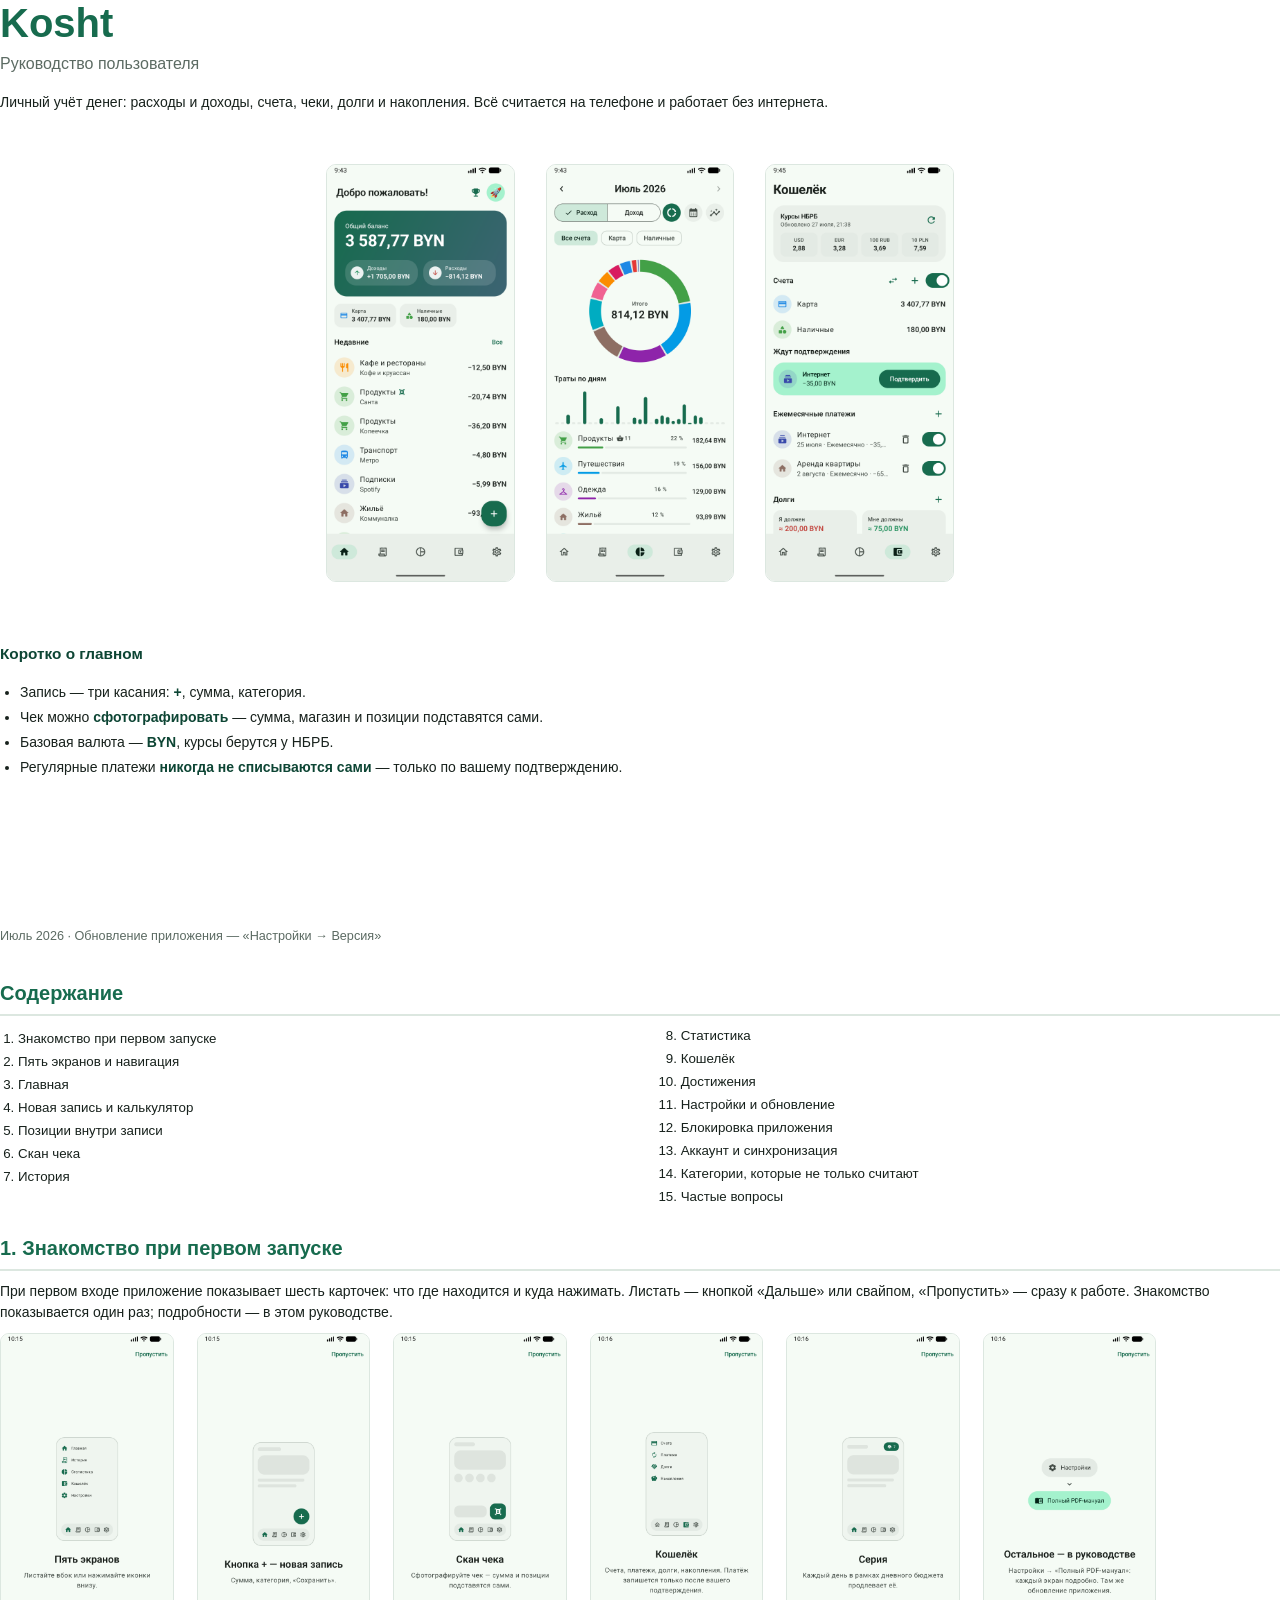
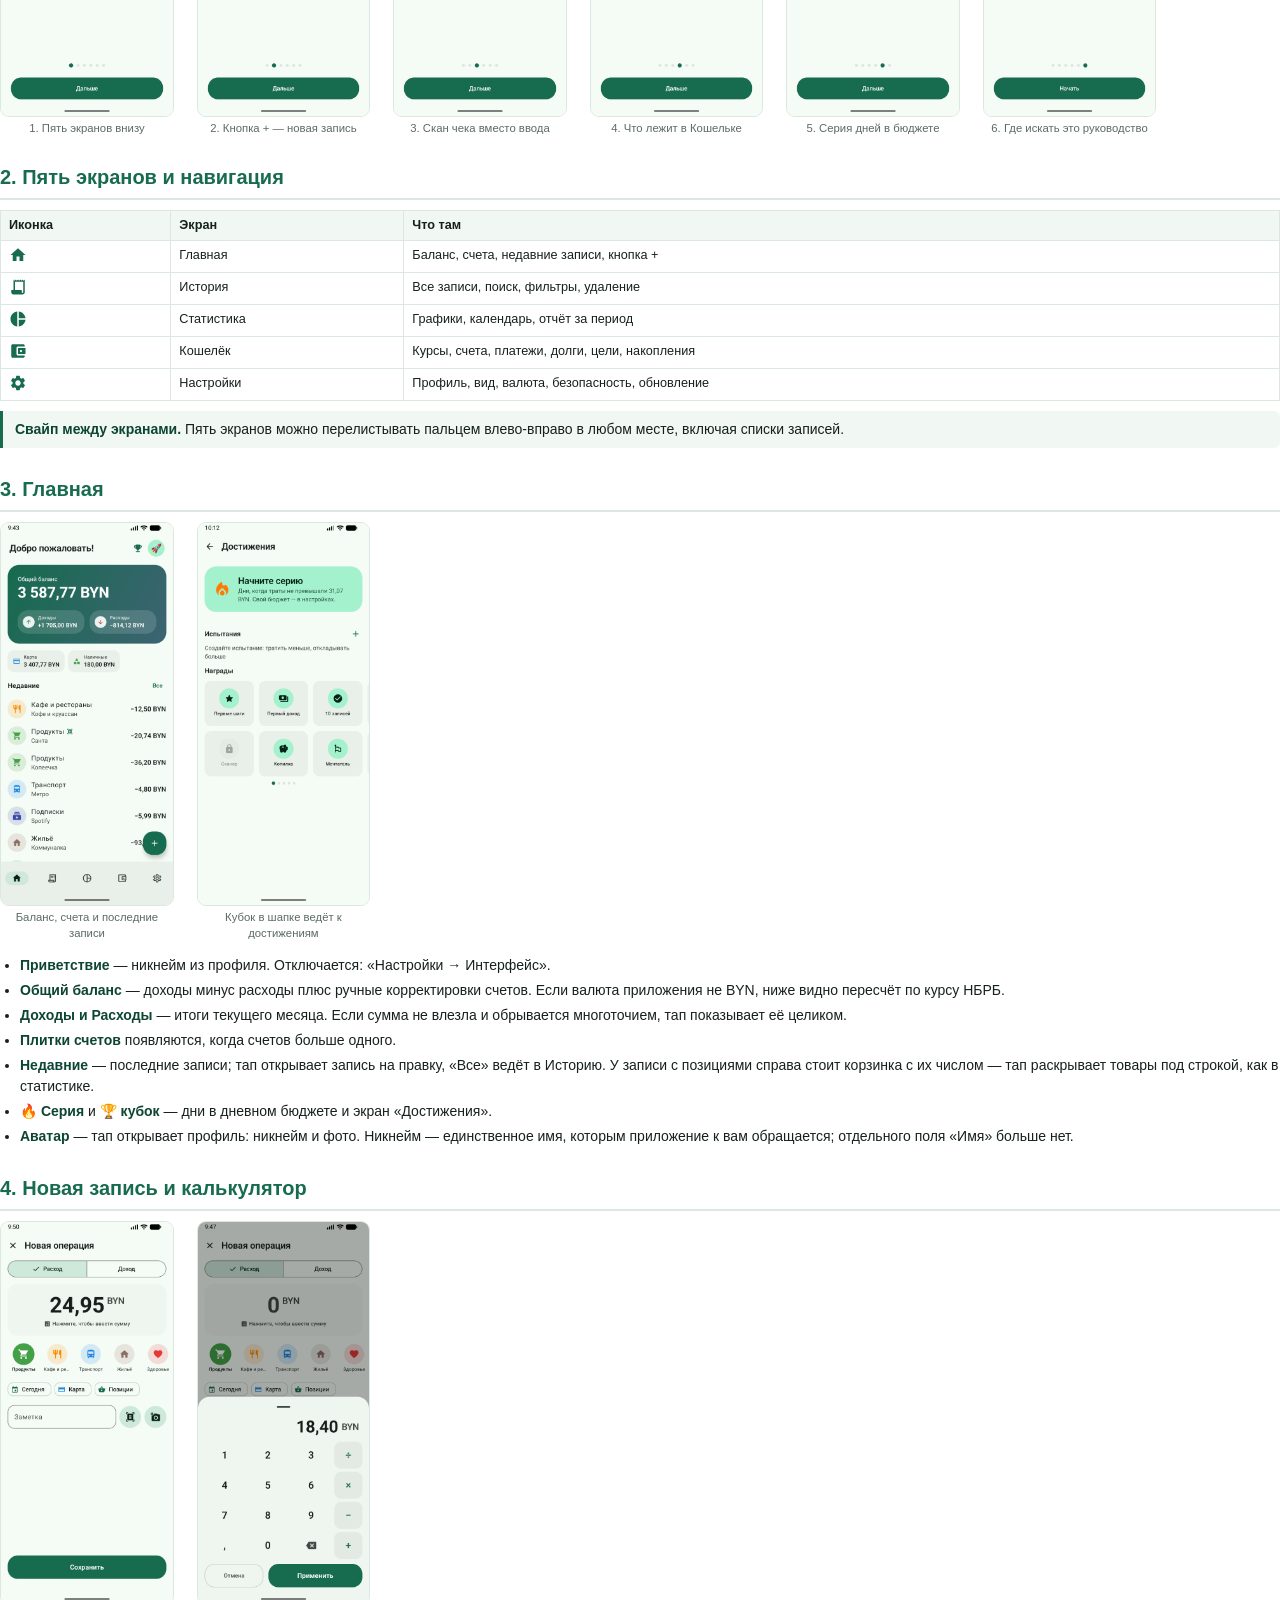
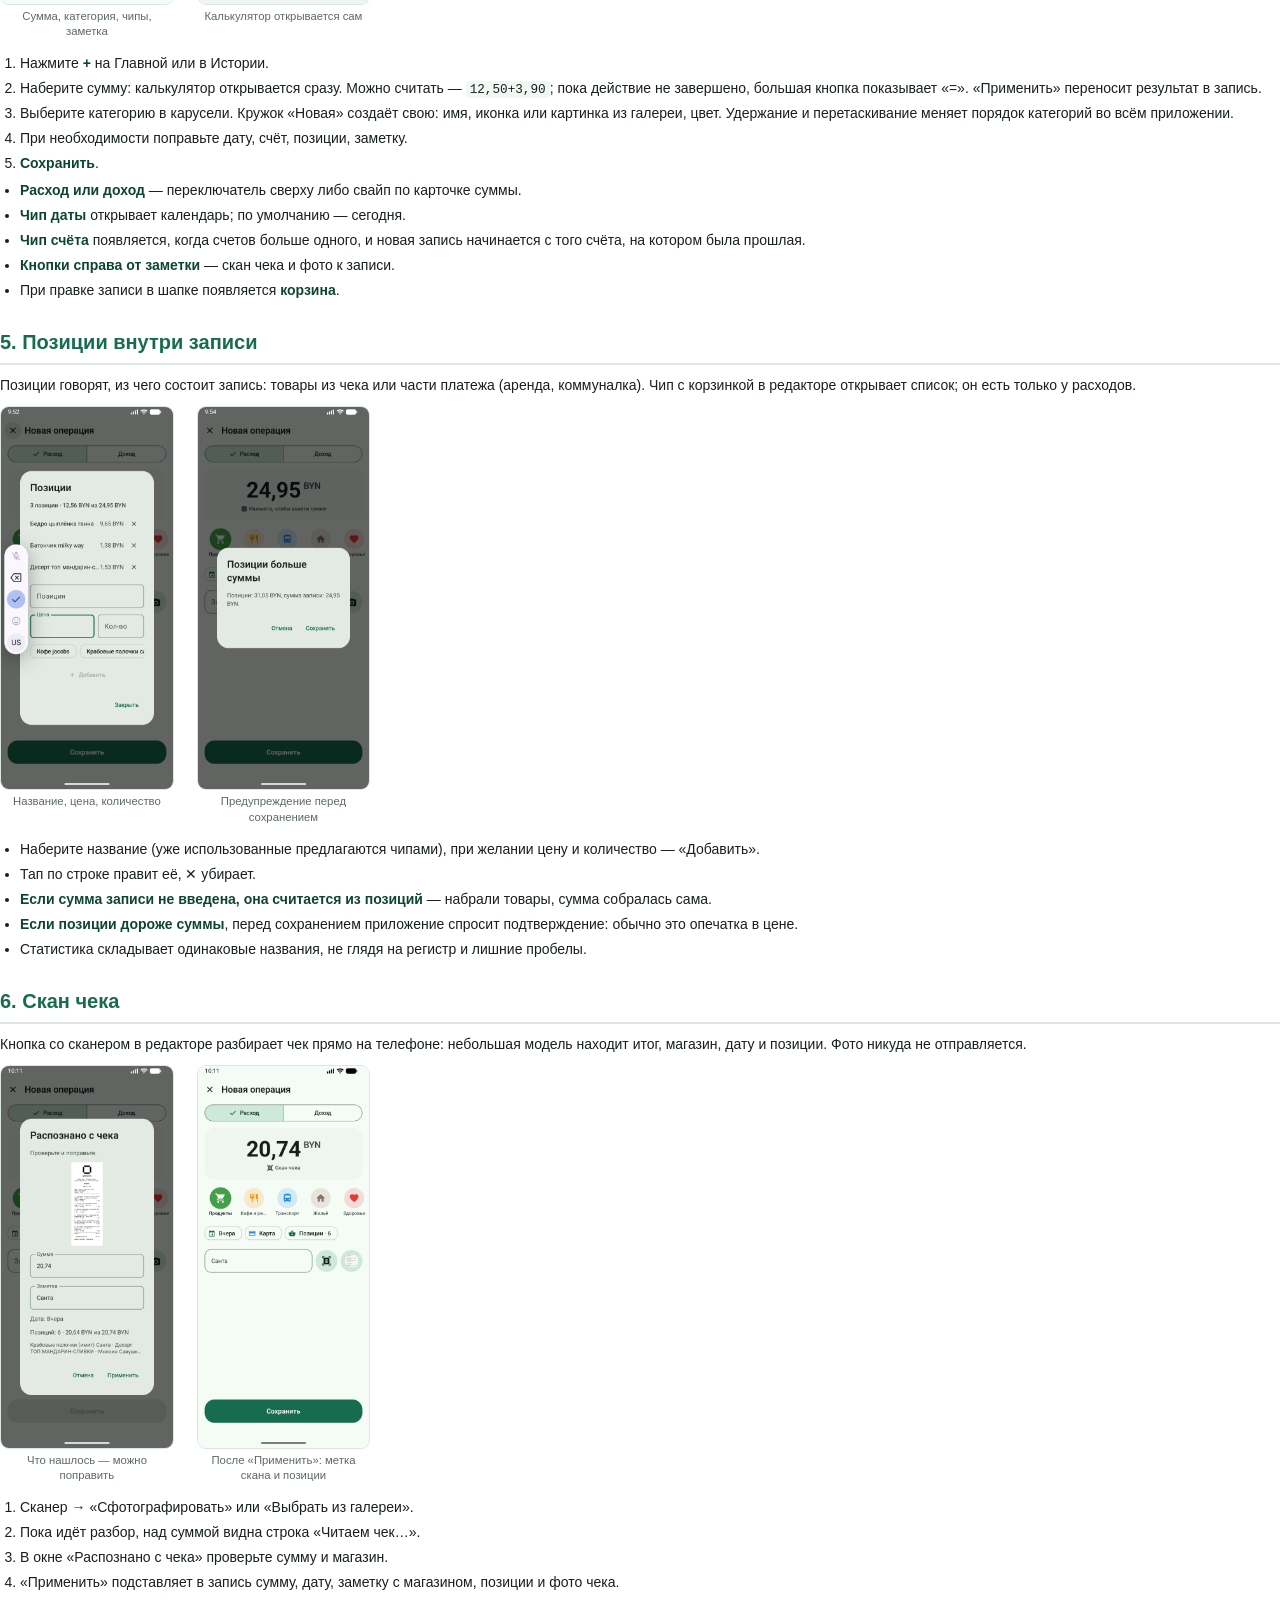
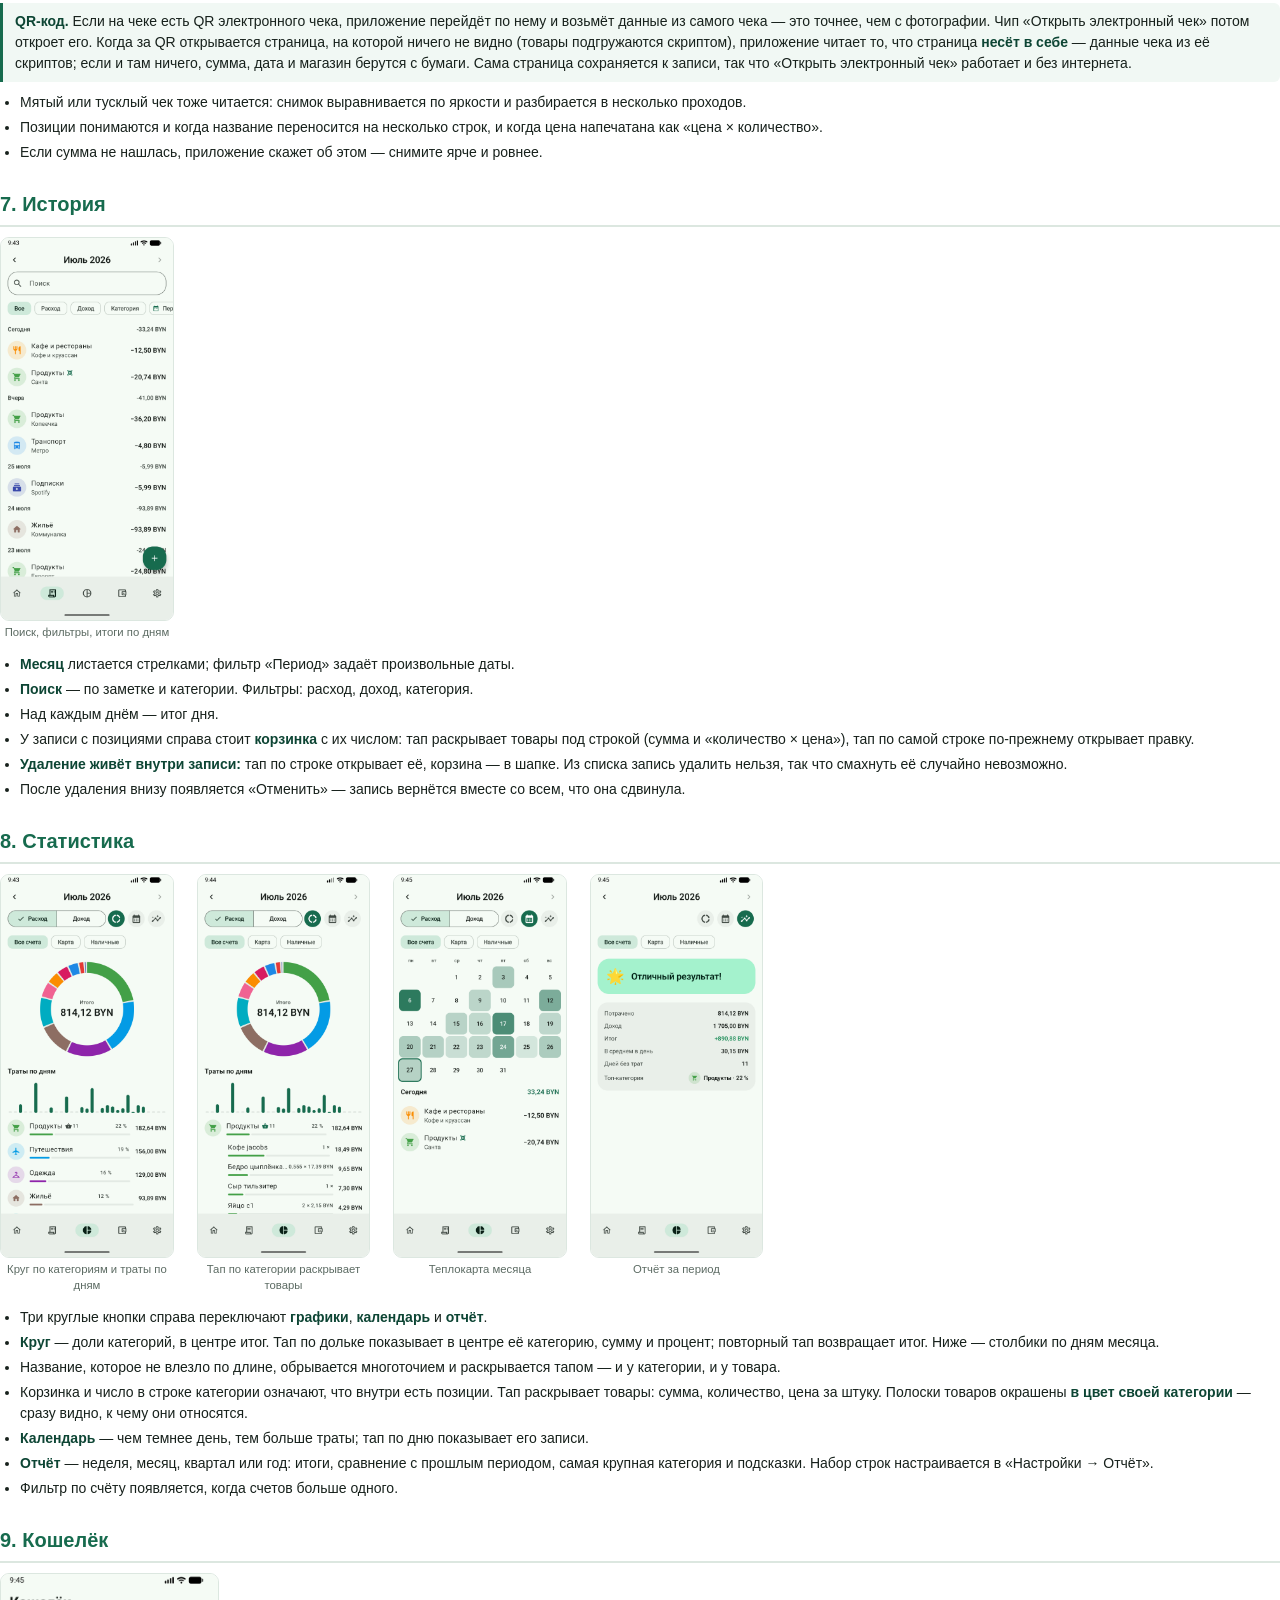
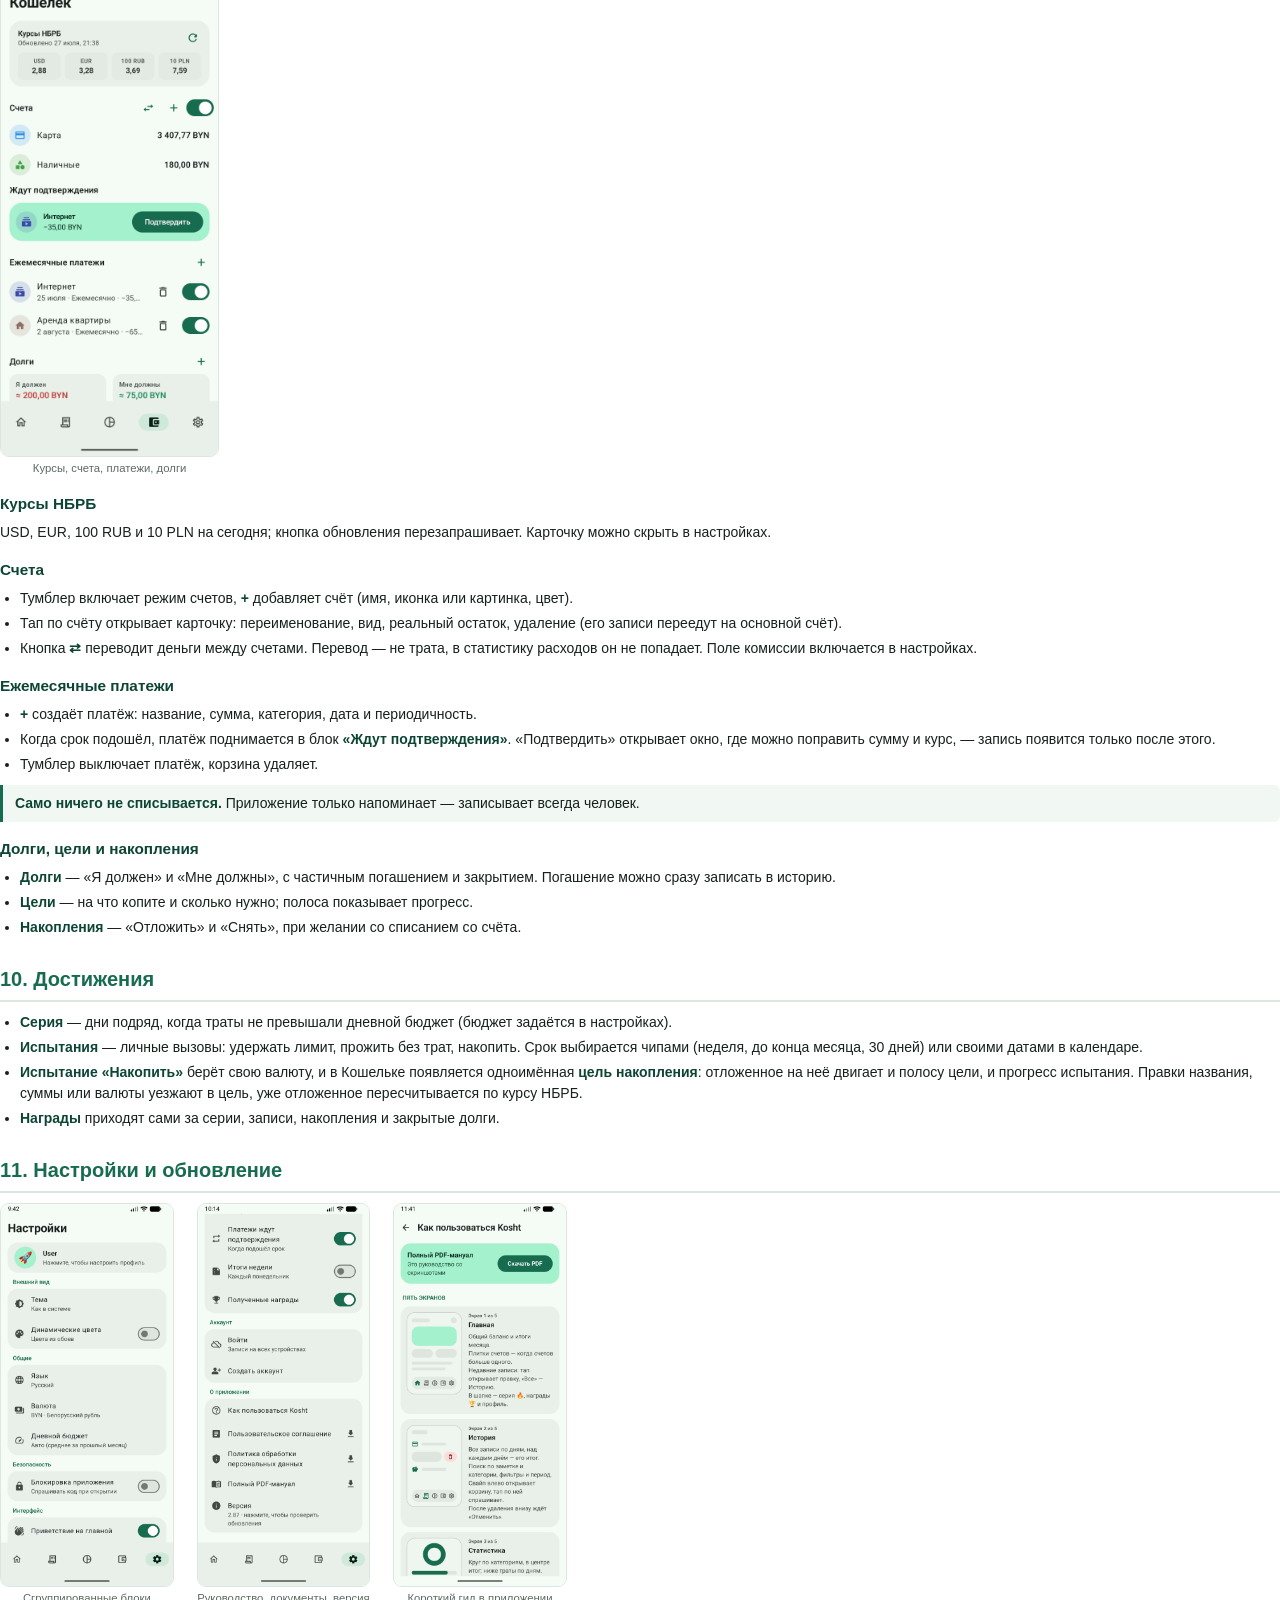
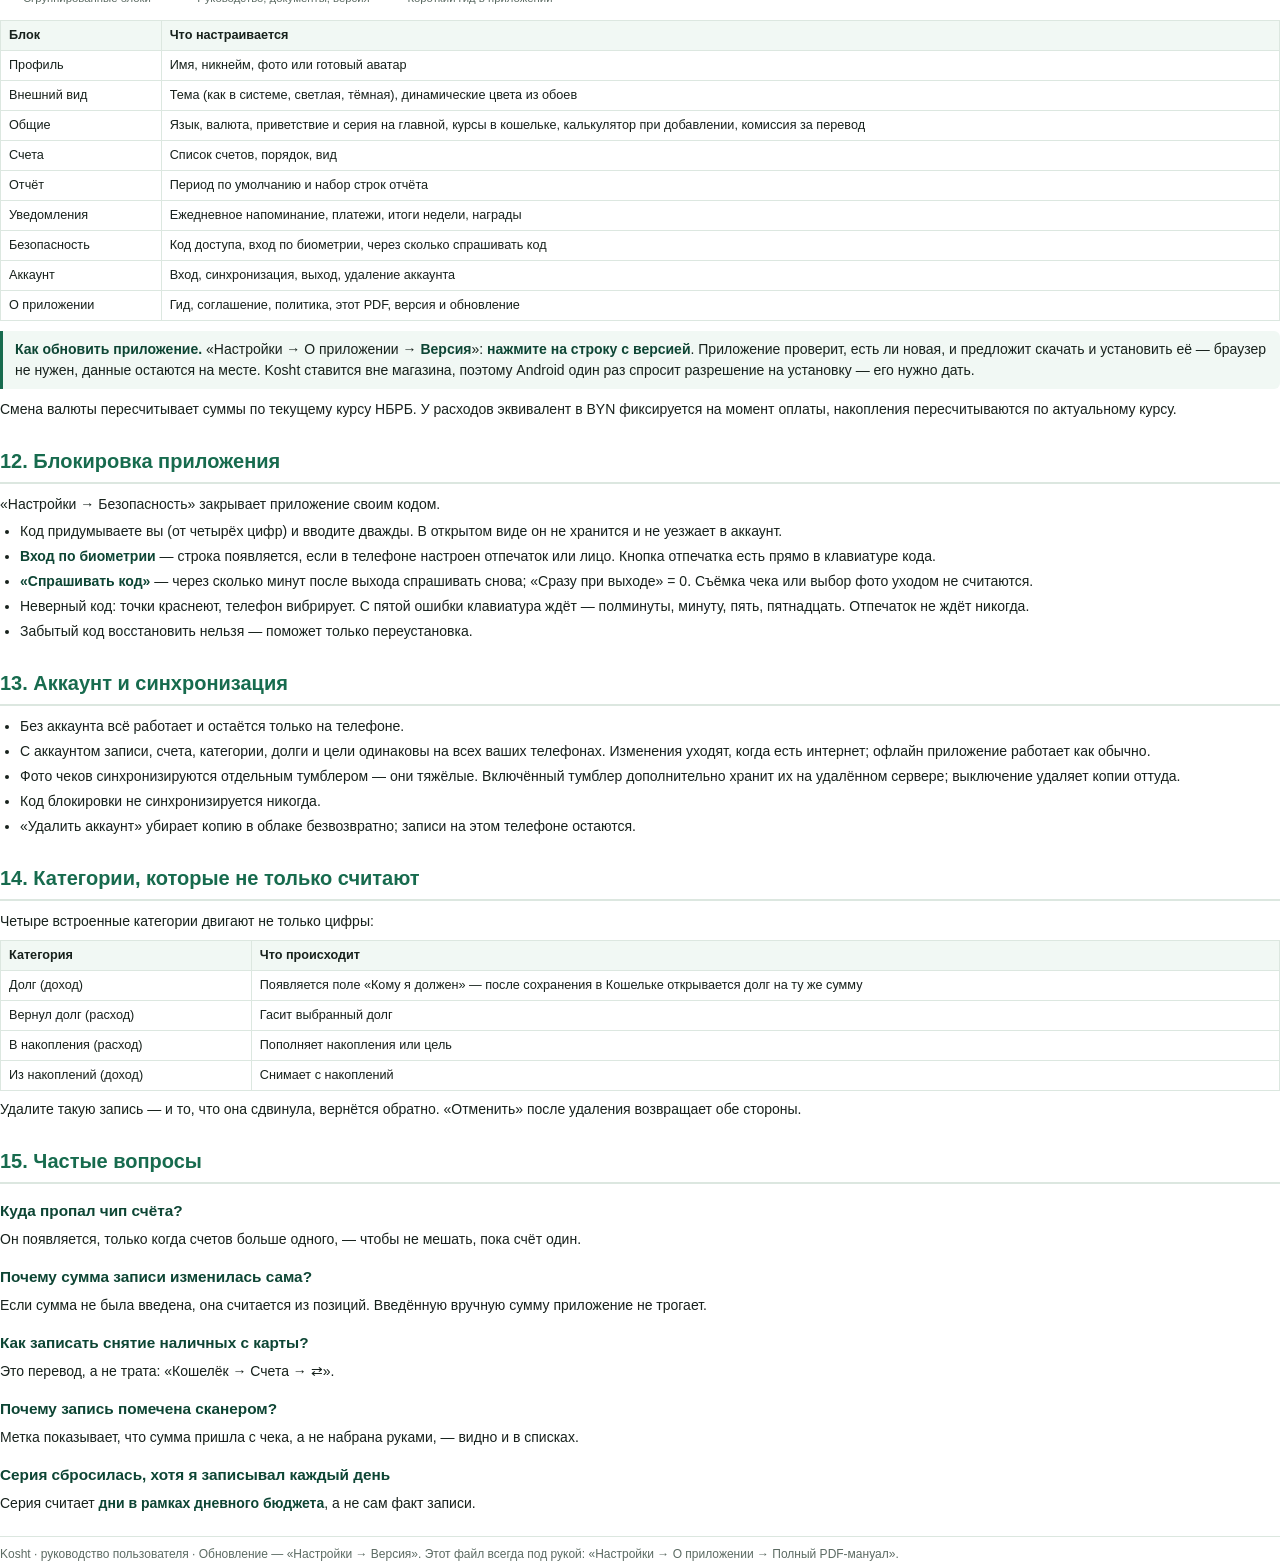
==== docs/manual.html @ 124f3cc7 "Take deleting out of the history list - A row in History no longer swipes open a bin: the gesture, i" ====
<!DOCTYPE html>
<html lang="ru">
<head>
<meta charset="utf-8">
<title>Kosht — руководство пользователя</title>
<style>
  @page { size: A4; margin: 16mm 14mm; }

  :root {
    --ink: #17211c;
    --muted: #5c6b63;
    --brand: #176B4E;
    --line: #dce7e0;
    --soft: #f1f8f4;
  }

  * { box-sizing: border-box; }

  body {
    font-family: 'Segoe UI', Roboto, sans-serif;
    color: var(--ink);
    font-size: 10.5pt;
    line-height: 1.5;
    margin: 0;
  }

  h1 { font-size: 30pt; line-height: 1.15; margin: 0 0 6px; color: var(--brand); }
  h2 {
    font-size: 15pt;
    margin: 26px 0 10px;
    padding-bottom: 6px;
    border-bottom: 2px solid var(--line);
    color: var(--brand);
    page-break-after: avoid;
  }
  h3 { font-size: 11.5pt; margin: 16px 0 6px; color: #0d4534; page-break-after: avoid; }
  p { margin: 6px 0; }
  ul, ol { margin: 6px 0; padding-left: 20px; }
  li { margin: 4px 0; }
  b { color: #0d4534; }
  code {
    font-family: Consolas, monospace;
    background: var(--soft);
    padding: 1px 4px;
    border-radius: 4px;
    font-size: 9.5pt;
  }

  .cover { height: 252mm; display: flex; flex-direction: column; page-break-after: always; }
  .cover .lead { color: var(--muted); font-size: 12pt; margin: 0 0 10px; }
  .cover .meta { color: var(--muted); font-size: 9.5pt; margin-top: auto; }
  .cover .strip { display: flex; gap: 8mm; justify-content: center; margin: 12mm 0; }
  .cover .strip img { width: 50mm; border-radius: 10px; border: 1px solid var(--line); }

  .toc { columns: 2; column-gap: 12mm; font-size: 10pt; }
  .toc ol { margin: 0; padding-left: 18px; }
  .toc li { margin: 3px 0; break-inside: avoid; }

  .shots {
    display: flex;
    flex-wrap: wrap;
    gap: 6mm;
    margin: 10px 0 14px;
    page-break-inside: avoid;
  }
  .shots figure { width: 46mm; margin: 0; }
  .shots figure img {
    width: 100%;
    display: block;
    border: 1px solid var(--line);
    border-radius: 9px;
  }
  .shots figcaption {
    color: var(--muted);
    font-size: 8.5pt;
    line-height: 1.35;
    margin-top: 4px;
    text-align: center;
  }
  .shots.wide figure { width: 58mm; }

  .note {
    background: var(--soft);
    border-left: 3px solid var(--brand);
    padding: 8px 12px;
    border-radius: 0 6px 6px 0;
    margin: 10px 0;
    page-break-inside: avoid;
  }

  table { border-collapse: collapse; width: 100%; margin: 8px 0; page-break-inside: avoid; }
  th, td { border: 1px solid var(--line); padding: 5px 8px; font-size: 9.5pt; vertical-align: top; }
  th { background: var(--soft); text-align: left; font-weight: 600; }
  td:first-child { white-space: nowrap; }

  .mi { width: 18px; height: 18px; vertical-align: -3px; fill: var(--brand); }

  footer {
    margin-top: 22px;
    padding-top: 8px;
    border-top: 1px solid var(--line);
    color: var(--muted);
    font-size: 9pt;
  }
</style>
</head>
<body>

<section class="cover">
  <h1>Kosht</h1>
  <p class="lead">Руководство пользователя</p>
  <p>Личный учёт денег: расходы и доходы, счета, чеки, долги и накопления.
     Всё считается на телефоне и работает без интернета.</p>

  <div class="strip">
    <img src="screenshots/ru/home.png" alt="Главная">
    <img src="screenshots/ru/stats.png" alt="Статистика">
    <img src="screenshots/ru/wallet.png" alt="Кошелёк">
  </div>

  <h3>Коротко о главном</h3>
  <ul>
    <li>Запись — три касания: <b>+</b>, сумма, категория.</li>
    <li>Чек можно <b>сфотографировать</b> — сумма, магазин и позиции подставятся сами.</li>
    <li>Базовая валюта — <b>BYN</b>, курсы берутся у НБРБ.</li>
    <li>Регулярные платежи <b>никогда не списываются сами</b> — только по вашему подтверждению.</li>
  </ul>

  <p class="meta">Июль 2026 · Обновление приложения — «Настройки → Версия»</p>
</section>

<h2>Содержание</h2>
<div class="toc">
  <ol>
    <li>Знакомство при первом запуске</li>
    <li>Пять экранов и навигация</li>
    <li>Главная</li>
    <li>Новая запись и калькулятор</li>
    <li>Позиции внутри записи</li>
    <li>Скан чека</li>
    <li>История</li>
    <li>Статистика</li>
    <li>Кошелёк</li>
    <li>Достижения</li>
    <li>Настройки и обновление</li>
    <li>Блокировка приложения</li>
    <li>Аккаунт и синхронизация</li>
    <li>Категории, которые не только считают</li>
    <li>Частые вопросы</li>
  </ol>
</div>

<h2>1. Знакомство при первом запуске</h2>
<p>При первом входе приложение показывает шесть карточек: что где находится и куда нажимать.
   Листать — кнопкой «Дальше» или свайпом, «Пропустить» — сразу к работе.
   Знакомство показывается один раз; подробности — в этом руководстве.</p>

<div class="shots">
  <figure><img src="screenshots/ru/tour1.png" alt="Пять экранов"><figcaption>1. Пять экранов внизу</figcaption></figure>
  <figure><img src="screenshots/ru/tour2.png" alt="Кнопка плюс"><figcaption>2. Кнопка + — новая запись</figcaption></figure>
  <figure><img src="screenshots/ru/tour3.png" alt="Скан чека"><figcaption>3. Скан чека вместо ввода</figcaption></figure>
  <figure><img src="screenshots/ru/tour4.png" alt="Кошелёк"><figcaption>4. Что лежит в Кошельке</figcaption></figure>
  <figure><img src="screenshots/ru/tour5.png" alt="Серия"><figcaption>5. Серия дней в бюджете</figcaption></figure>
  <figure><img src="screenshots/ru/tour6.png" alt="Руководство"><figcaption>6. Где искать это руководство</figcaption></figure>
</div>

<h2>2. Пять экранов и навигация</h2>
<table>
<tr><th>Иконка</th><th>Экран</th><th>Что там</th></tr>
<tr><td><svg class="mi" viewBox="0 0 24 24"><path d="M10 20v-6h4v6h5v-8h3L12 3 2 12h3v8z"/></svg></td><td>Главная</td><td>Баланс, счета, недавние записи, кнопка +</td></tr>
<tr><td><svg class="mi" viewBox="0 0 24 24"><path d="M19.5 3.5 18 2l-1.5 1.5L15 2l-1.5 1.5L12 2l-1.5 1.5L9 2 7.5 3.5 6 2v14H3v3c0 1.66 1.34 3 3 3h12c1.66 0 3-1.34 3-3V2l-1.5 1.5zM19 19c0 .55-.45 1-1 1s-1-.45-1-1v-3H8V5h11v14z"/></svg></td><td>История</td><td>Все записи, поиск, фильтры, удаление</td></tr>
<tr><td><svg class="mi" viewBox="0 0 24 24"><path d="M11 2v20c-5.07-.5-9-4.79-9-10s3.93-9.5 9-10zm2.03 0v8.99H22c-.47-4.74-4.24-8.52-8.97-8.99zm0 11.01V22c4.74-.47 8.5-4.25 8.97-8.99h-8.97z"/></svg></td><td>Статистика</td><td>Графики, календарь, отчёт за период</td></tr>
<tr><td><svg class="mi" viewBox="0 0 24 24"><path d="M21 18v1c0 1.1-.9 2-2 2H5c-1.11 0-2-.9-2-2V5c0-1.1.89-2 2-2h14c1.1 0 2 .9 2 2v1h-9c-1.11 0-2 .9-2 2v8c0 1.1.89 2 2 2h9zm-9-2h10V8H12v8zm4-2.5c-.83 0-1.5-.67-1.5-1.5s.67-1.5 1.5-1.5 1.5.67 1.5 1.5-.67 1.5-1.5 1.5z"/></svg></td><td>Кошелёк</td><td>Курсы, счета, платежи, долги, цели, накопления</td></tr>
<tr><td><svg class="mi" viewBox="0 0 24 24"><path d="M19.14 12.94c.04-.3.06-.61.06-.94 0-.32-.02-.64-.07-.94l2.03-1.58c.18-.14.23-.41.12-.61l-1.92-3.32c-.12-.22-.37-.29-.59-.22l-2.39.96c-.5-.38-1.03-.7-1.62-.94l-.36-2.54c-.04-.24-.24-.41-.48-.41h-3.84c-.24 0-.43.17-.47.41l-.36 2.54c-.59.24-1.13.57-1.62.94l-2.39-.96c-.22-.08-.47 0-.59.22L2.74 8.87c-.12.21-.08.47.12.61l2.03 1.58c-.05.3-.09.63-.09.94s.02.64.07.94l-2.03 1.58c-.18.14-.23.41-.12.61l1.92 3.32c.12.22.37.29.59.22l2.39-.96c.5.38 1.03.7 1.62.94l.36 2.54c.05.24.24.41.48.41h3.84c.24 0 .44-.17.47-.41l.36-2.54c.59-.24 1.13-.56 1.62-.94l2.39.96c.22.08.47 0 .59-.22l1.92-3.32c.12-.22.07-.47-.12-.61l-2.01-1.58zM12 15.6c-1.98 0-3.6-1.62-3.6-3.6s1.62-3.6 3.6-3.6 3.6 1.62 3.6 3.6-1.62 3.6-3.6 3.6z"/></svg></td><td>Настройки</td><td>Профиль, вид, валюта, безопасность, обновление</td></tr>
</table>

<div class="note"><b>Свайп между экранами.</b> Пять экранов можно перелистывать пальцем влево-вправо
в любом месте, включая списки записей.</div>

<h2>3. Главная</h2>
<div class="shots">
  <figure><img src="screenshots/ru/home.png" alt="Главная"><figcaption>Баланс, счета и последние записи</figcaption></figure>
  <figure><img src="screenshots/ru/achievements.png" alt="Достижения"><figcaption>Кубок в шапке ведёт к достижениям</figcaption></figure>
</div>
<ul>
  <li><b>Приветствие</b> — никнейм из профиля. Отключается: «Настройки → Интерфейс».</li>
  <li><b>Общий баланс</b> — доходы минус расходы плюс ручные корректировки счетов.
      Если валюта приложения не BYN, ниже видно пересчёт по курсу НБРБ.</li>
  <li><b>Доходы и Расходы</b> — итоги текущего месяца. Если сумма не влезла и обрывается
      многоточием, тап показывает её целиком.</li>
  <li><b>Плитки счетов</b> появляются, когда счетов больше одного.</li>
  <li><b>Недавние</b> — последние записи; тап открывает запись на правку, «Все» ведёт в Историю.
      У записи с позициями справа стоит корзинка с их числом — тап раскрывает товары
      под строкой, как в статистике.</li>
  <li><b>🔥 Серия</b> и <b>🏆 кубок</b> — дни в дневном бюджете и экран «Достижения».</li>
  <li><b>Аватар</b> — тап открывает профиль: никнейм и фото. Никнейм — единственное имя,
      которым приложение к вам обращается; отдельного поля «Имя» больше нет.</li>
</ul>

<h2>4. Новая запись и калькулятор</h2>
<div class="shots">
  <figure><img src="screenshots/ru/editor.png" alt="Редактор"><figcaption>Сумма, категория, чипы, заметка</figcaption></figure>
  <figure><img src="screenshots/ru/calculator.png" alt="Калькулятор"><figcaption>Калькулятор открывается сам</figcaption></figure>
</div>
<ol>
  <li>Нажмите <b>+</b> на Главной или в Истории.</li>
  <li>Наберите сумму: калькулятор открывается сразу. Можно считать — <code>12,50+3,90</code>;
      пока действие не завершено, большая кнопка показывает «=». «Применить» переносит результат в запись.</li>
  <li>Выберите категорию в карусели. Кружок «Новая» создаёт свою: имя, иконка или картинка из галереи, цвет.
      Удержание и перетаскивание меняет порядок категорий во всём приложении.</li>
  <li>При необходимости поправьте дату, счёт, позиции, заметку.</li>
  <li><b>Сохранить</b>.</li>
</ol>
<ul>
  <li><b>Расход или доход</b> — переключатель сверху либо свайп по карточке суммы.</li>
  <li><b>Чип даты</b> открывает календарь; по умолчанию — сегодня.</li>
  <li><b>Чип счёта</b> появляется, когда счетов больше одного, и новая запись начинается
      с того счёта, на котором была прошлая.</li>
  <li><b>Кнопки справа от заметки</b> — скан чека и фото к записи.</li>
  <li>При правке записи в шапке появляется <b>корзина</b>.</li>
</ul>

<h2>5. Позиции внутри записи</h2>
<p>Позиции говорят, из чего состоит запись: товары из чека или части платежа (аренда, коммуналка).
   Чип с корзинкой в редакторе открывает список; он есть только у расходов.</p>
<div class="shots">
  <figure><img src="screenshots/ru/items-dialog.png" alt="Позиции"><figcaption>Название, цена, количество</figcaption></figure>
  <figure><img src="screenshots/ru/items-over.png" alt="Позиции больше суммы"><figcaption>Предупреждение перед сохранением</figcaption></figure>
</div>
<ul>
  <li>Наберите название (уже использованные предлагаются чипами), при желании цену и количество — «Добавить».</li>
  <li>Тап по строке правит её, ✕ убирает.</li>
  <li><b>Если сумма записи не введена, она считается из позиций</b> — набрали товары, сумма собралась сама.</li>
  <li><b>Если позиции дороже суммы</b>, перед сохранением приложение спросит подтверждение:
      обычно это опечатка в цене.</li>
  <li>Статистика складывает одинаковые названия, не глядя на регистр и лишние пробелы.</li>
</ul>

<h2>6. Скан чека</h2>
<p>Кнопка со сканером в редакторе разбирает чек прямо на телефоне: небольшая модель находит
   итог, магазин, дату и позиции. Фото никуда не отправляется.</p>
<div class="shots">
  <figure><img src="screenshots/ru/scan-review.png" alt="Распознано с чека"><figcaption>Что нашлось — можно поправить</figcaption></figure>
  <figure><img src="screenshots/ru/editor-scanned.png" alt="Запись с чека"><figcaption>После «Применить»: метка скана и позиции</figcaption></figure>
</div>
<ol>
  <li>Сканер → «Сфотографировать» или «Выбрать из галереи».</li>
  <li>Пока идёт разбор, над суммой видна строка «Читаем чек…».</li>
  <li>В окне «Распознано с чека» проверьте сумму и магазин.</li>
  <li>«Применить» подставляет в запись сумму, дату, заметку с магазином, позиции и фото чека.</li>
</ol>
<div class="note"><b>QR-код.</b> Если на чеке есть QR электронного чека, приложение перейдёт по нему
и возьмёт данные из самого чека — это точнее, чем с фотографии. Чип «Открыть электронный чек» потом откроет его.
Когда за QR открывается страница, на которой ничего не видно (товары подгружаются скриптом), приложение
читает то, что страница <b>несёт в себе</b> — данные чека из её скриптов; если и там ничего, сумма, дата и магазин
берутся с бумаги. Сама страница сохраняется к записи, так что «Открыть электронный чек» работает и без интернета.</div>
<ul>
  <li>Мятый или тусклый чек тоже читается: снимок выравнивается по яркости и разбирается в несколько проходов.</li>
  <li>Позиции понимаются и когда название переносится на несколько строк, и когда цена напечатана
      как «цена × количество».</li>
  <li>Если сумма не нашлась, приложение скажет об этом — снимите ярче и ровнее.</li>
</ul>

<h2>7. История</h2>
<div class="shots">
  <figure><img src="screenshots/ru/history.png" alt="История"><figcaption>Поиск, фильтры, итоги по дням</figcaption></figure>
</div>
<ul>
  <li><b>Месяц</b> листается стрелками; фильтр «Период» задаёт произвольные даты.</li>
  <li><b>Поиск</b> — по заметке и категории. Фильтры: расход, доход, категория.</li>
  <li>Над каждым днём — итог дня.</li>
  <li>У записи с позициями справа стоит <b>корзинка</b> с их числом: тап раскрывает товары
      под строкой (сумма и «количество × цена»), тап по самой строке по-прежнему открывает правку.</li>
  <li><b>Удаление живёт внутри записи:</b> тап по строке открывает её, корзина — в шапке.
      Из списка запись удалить нельзя, так что смахнуть её случайно невозможно.</li>
  <li>После удаления внизу появляется «Отменить» — запись вернётся вместе со всем, что она сдвинула.</li>
</ul>

<h2>8. Статистика</h2>
<div class="shots">
  <figure><img src="screenshots/ru/stats.png" alt="Графики"><figcaption>Круг по категориям и траты по дням</figcaption></figure>
  <figure><img src="screenshots/ru/stats-items.png" alt="Позиции"><figcaption>Тап по категории раскрывает товары</figcaption></figure>
  <figure><img src="screenshots/ru/calendar.png" alt="Календарь"><figcaption>Теплокарта месяца</figcaption></figure>
  <figure><img src="screenshots/ru/report.png" alt="Отчёт"><figcaption>Отчёт за период</figcaption></figure>
</div>
<ul>
  <li>Три круглые кнопки справа переключают <b>графики</b>, <b>календарь</b> и <b>отчёт</b>.</li>
  <li><b>Круг</b> — доли категорий, в центре итог. Тап по дольке показывает в центре её
      категорию, сумму и процент; повторный тап возвращает итог. Ниже — столбики по дням месяца.</li>
  <li>Название, которое не влезло по длине, обрывается многоточием и раскрывается тапом —
      и у категории, и у товара.</li>
  <li>Корзинка и число в строке категории означают, что внутри есть позиции.
      Тап раскрывает товары: сумма, количество, цена за штуку. Полоски товаров окрашены
      <b>в цвет своей категории</b> — сразу видно, к чему они относятся.</li>
  <li><b>Календарь</b> — чем темнее день, тем больше траты; тап по дню показывает его записи.</li>
  <li><b>Отчёт</b> — неделя, месяц, квартал или год: итоги, сравнение с прошлым периодом,
      самая крупная категория и подсказки. Набор строк настраивается в «Настройки → Отчёт».</li>
  <li>Фильтр по счёту появляется, когда счетов больше одного.</li>
</ul>

<h2>9. Кошелёк</h2>
<div class="shots wide">
  <figure><img src="screenshots/ru/wallet.png" alt="Кошелёк"><figcaption>Курсы, счета, платежи, долги</figcaption></figure>
</div>
<h3>Курсы НБРБ</h3>
<p>USD, EUR, 100 RUB и 10 PLN на сегодня; кнопка обновления перезапрашивает. Карточку можно скрыть в настройках.</p>
<h3>Счета</h3>
<ul>
  <li>Тумблер включает режим счетов, <b>+</b> добавляет счёт (имя, иконка или картинка, цвет).</li>
  <li>Тап по счёту открывает карточку: переименование, вид, реальный остаток, удаление
      (его записи переедут на основной счёт).</li>
  <li>Кнопка <b>⇄</b> переводит деньги между счетами. Перевод — не трата, в статистику расходов он не попадает.
      Поле комиссии включается в настройках.</li>
</ul>
<h3>Ежемесячные платежи</h3>
<ul>
  <li><b>+</b> создаёт платёж: название, сумма, категория, дата и периодичность.</li>
  <li>Когда срок подошёл, платёж поднимается в блок <b>«Ждут подтверждения»</b>.
      «Подтвердить» открывает окно, где можно поправить сумму и курс, — запись появится только после этого.</li>
  <li>Тумблер выключает платёж, корзина удаляет.</li>
</ul>
<div class="note"><b>Само ничего не списывается.</b> Приложение только напоминает — записывает всегда человек.</div>
<h3>Долги, цели и накопления</h3>
<ul>
  <li><b>Долги</b> — «Я должен» и «Мне должны», с частичным погашением и закрытием.
      Погашение можно сразу записать в историю.</li>
  <li><b>Цели</b> — на что копите и сколько нужно; полоса показывает прогресс.</li>
  <li><b>Накопления</b> — «Отложить» и «Снять», при желании со списанием со счёта.</li>
</ul>

<h2>10. Достижения</h2>
<ul>
  <li><b>Серия</b> — дни подряд, когда траты не превышали дневной бюджет (бюджет задаётся в настройках).</li>
  <li><b>Испытания</b> — личные вызовы: удержать лимит, прожить без трат, накопить.
      Срок выбирается чипами (неделя, до конца месяца, 30 дней) или своими датами в календаре.</li>
  <li><b>Испытание «Накопить»</b> берёт свою валюту, и в Кошельке появляется одноимённая
      <b>цель накопления</b>: отложенное на неё двигает и полосу цели, и прогресс испытания.
      Правки названия, суммы или валюты уезжают в цель, уже отложенное пересчитывается по курсу НБРБ.</li>
  <li><b>Награды</b> приходят сами за серии, записи, накопления и закрытые долги.</li>
</ul>

<h2>11. Настройки и обновление</h2>
<div class="shots">
  <figure><img src="screenshots/ru/settings.png" alt="Настройки"><figcaption>Сгруппированные блоки</figcaption></figure>
  <figure><img src="screenshots/ru/settings-about.png" alt="О приложении"><figcaption>Руководство, документы, версия</figcaption></figure>
  <figure><img src="screenshots/ru/guide.png" alt="Как пользоваться"><figcaption>Короткий гид в приложении</figcaption></figure>
</div>
<table>
<tr><th>Блок</th><th>Что настраивается</th></tr>
<tr><td>Профиль</td><td>Имя, никнейм, фото или готовый аватар</td></tr>
<tr><td>Внешний вид</td><td>Тема (как в системе, светлая, тёмная), динамические цвета из обоев</td></tr>
<tr><td>Общие</td><td>Язык, валюта, приветствие и серия на главной, курсы в кошельке, калькулятор при добавлении, комиссия за перевод</td></tr>
<tr><td>Счета</td><td>Список счетов, порядок, вид</td></tr>
<tr><td>Отчёт</td><td>Период по умолчанию и набор строк отчёта</td></tr>
<tr><td>Уведомления</td><td>Ежедневное напоминание, платежи, итоги недели, награды</td></tr>
<tr><td>Безопасность</td><td>Код доступа, вход по биометрии, через сколько спрашивать код</td></tr>
<tr><td>Аккаунт</td><td>Вход, синхронизация, выход, удаление аккаунта</td></tr>
<tr><td>О приложении</td><td>Гид, соглашение, политика, этот PDF, версия и обновление</td></tr>
</table>

<div class="note"><b>Как обновить приложение.</b> «Настройки → О приложении → <b>Версия</b>»:
<b>нажмите на строку с версией</b>. Приложение проверит, есть ли новая, и предложит скачать и установить её —
браузер не нужен, данные остаются на месте. Kosht ставится вне магазина, поэтому Android один раз
спросит разрешение на установку — его нужно дать.</div>

<p>Смена валюты пересчитывает суммы по текущему курсу НБРБ. У расходов эквивалент в BYN фиксируется
   на момент оплаты, накопления пересчитываются по актуальному курсу.</p>

<h2>12. Блокировка приложения</h2>
<p>«Настройки → Безопасность» закрывает приложение своим кодом.</p>
<ul>
  <li>Код придумываете вы (от четырёх цифр) и вводите дважды. В открытом виде он не хранится
      и не уезжает в аккаунт.</li>
  <li><b>Вход по биометрии</b> — строка появляется, если в телефоне настроен отпечаток или лицо.
      Кнопка отпечатка есть прямо в клавиатуре кода.</li>
  <li><b>«Спрашивать код»</b> — через сколько минут после выхода спрашивать снова; «Сразу при выходе» = 0.
      Съёмка чека или выбор фото уходом не считаются.</li>
  <li>Неверный код: точки краснеют, телефон вибрирует. С пятой ошибки клавиатура ждёт — полминуты,
      минуту, пять, пятнадцать. Отпечаток не ждёт никогда.</li>
  <li>Забытый код восстановить нельзя — поможет только переустановка.</li>
</ul>

<h2>13. Аккаунт и синхронизация</h2>
<ul>
  <li>Без аккаунта всё работает и остаётся только на телефоне.</li>
  <li>С аккаунтом записи, счета, категории, долги и цели одинаковы на всех ваших телефонах.
      Изменения уходят, когда есть интернет; офлайн приложение работает как обычно.</li>
  <li>Фото чеков синхронизируются отдельным тумблером — они тяжёлые. Включённый тумблер
      дополнительно хранит их на удалённом сервере; выключение удаляет копии оттуда.</li>
  <li>Код блокировки не синхронизируется никогда.</li>
  <li>«Удалить аккаунт» убирает копию в облаке безвозвратно; записи на этом телефоне остаются.</li>
</ul>

<h2>14. Категории, которые не только считают</h2>
<p>Четыре встроенные категории двигают не только цифры:</p>
<table>
<tr><th>Категория</th><th>Что происходит</th></tr>
<tr><td>Долг (доход)</td><td>Появляется поле «Кому я должен» — после сохранения в Кошельке открывается долг на ту же сумму</td></tr>
<tr><td>Вернул долг (расход)</td><td>Гасит выбранный долг</td></tr>
<tr><td>В накопления (расход)</td><td>Пополняет накопления или цель</td></tr>
<tr><td>Из накоплений (доход)</td><td>Снимает с накоплений</td></tr>
</table>
<p>Удалите такую запись — и то, что она сдвинула, вернётся обратно. «Отменить» после удаления
   возвращает обе стороны.</p>

<h2>15. Частые вопросы</h2>
<h3>Куда пропал чип счёта?</h3>
<p>Он появляется, только когда счетов больше одного, — чтобы не мешать, пока счёт один.</p>
<h3>Почему сумма записи изменилась сама?</h3>
<p>Если сумма не была введена, она считается из позиций. Введённую вручную сумму приложение не трогает.</p>
<h3>Как записать снятие наличных с карты?</h3>
<p>Это перевод, а не трата: «Кошелёк → Счета → ⇄».</p>
<h3>Почему запись помечена сканером?</h3>
<p>Метка показывает, что сумма пришла с чека, а не набрана руками, — видно и в списках.</p>
<h3>Серия сбросилась, хотя я записывал каждый день</h3>
<p>Серия считает <b>дни в рамках дневного бюджета</b>, а не сам факт записи.</p>

<footer>
  Kosht · руководство пользователя · Обновление — «Настройки → Версия».
  Этот файл всегда под рукой: «Настройки → О приложении → Полный PDF-мануал».
</footer>

</body>
</html>
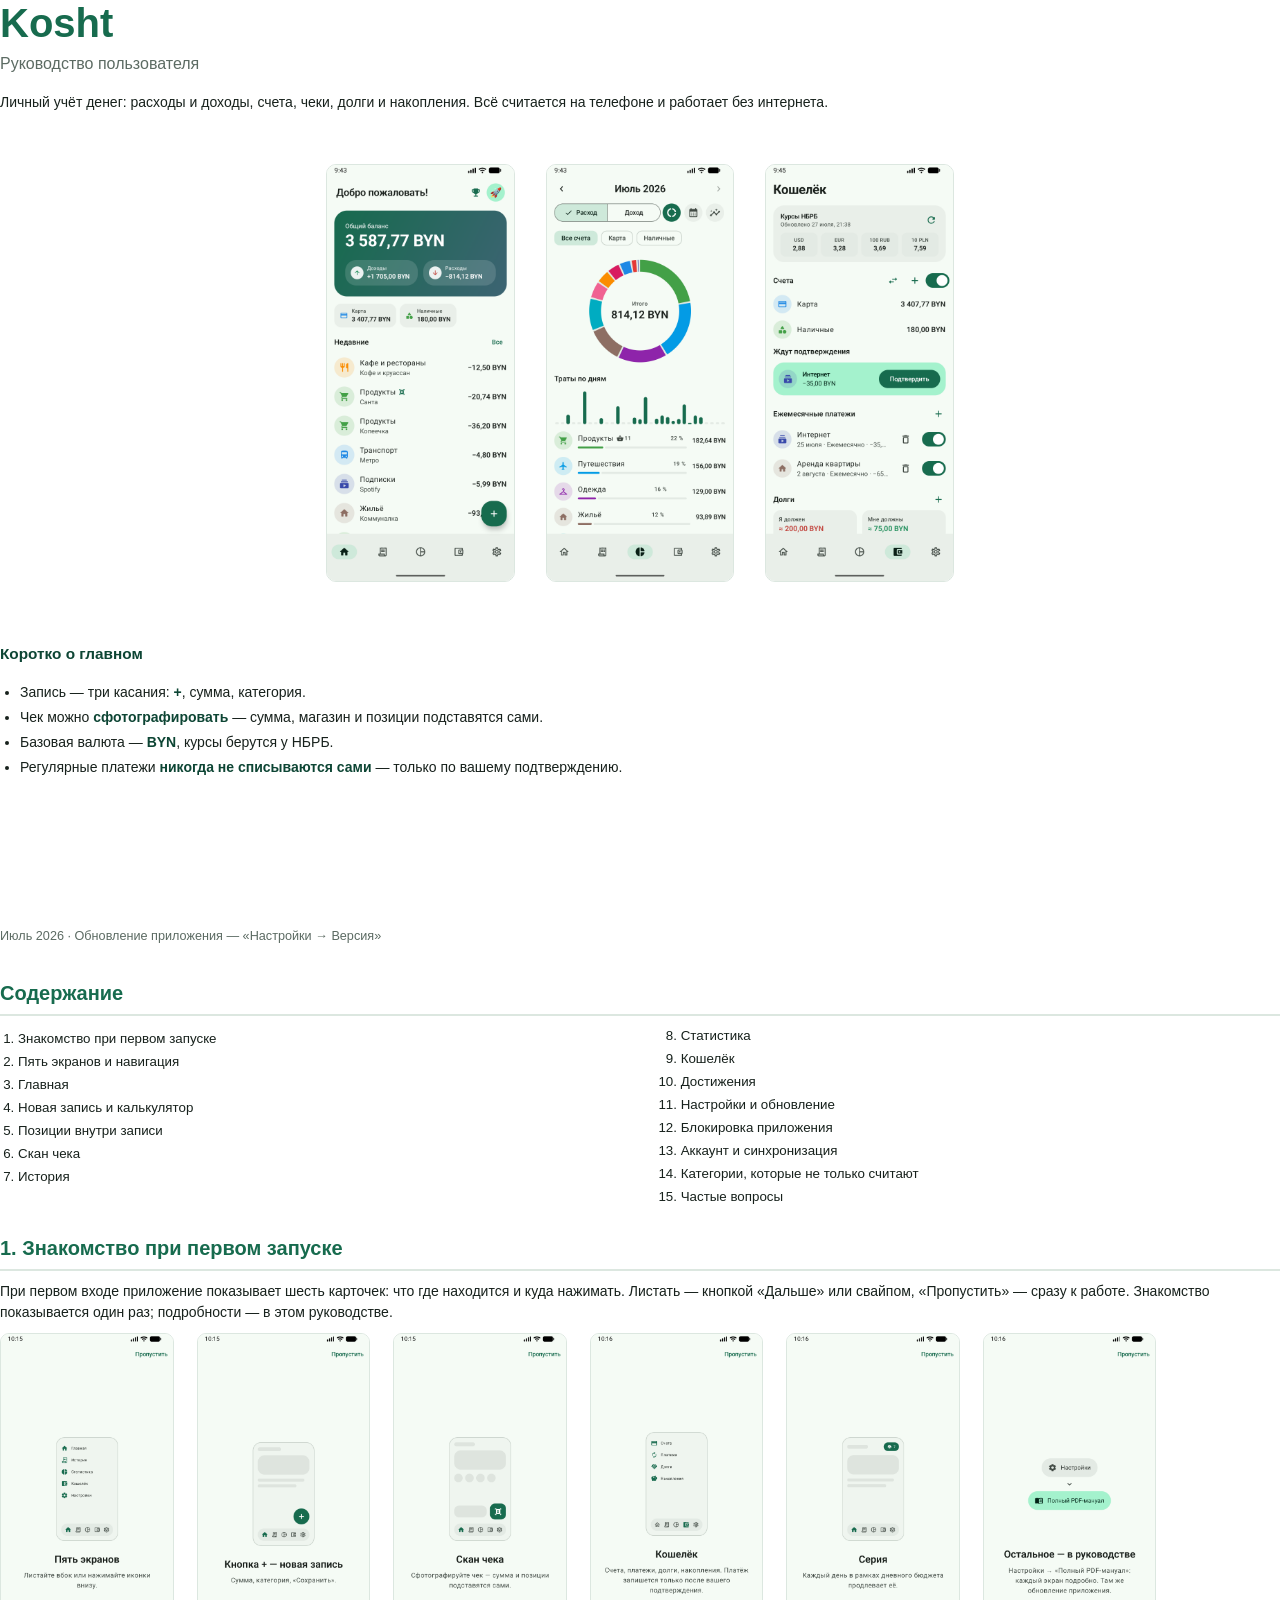
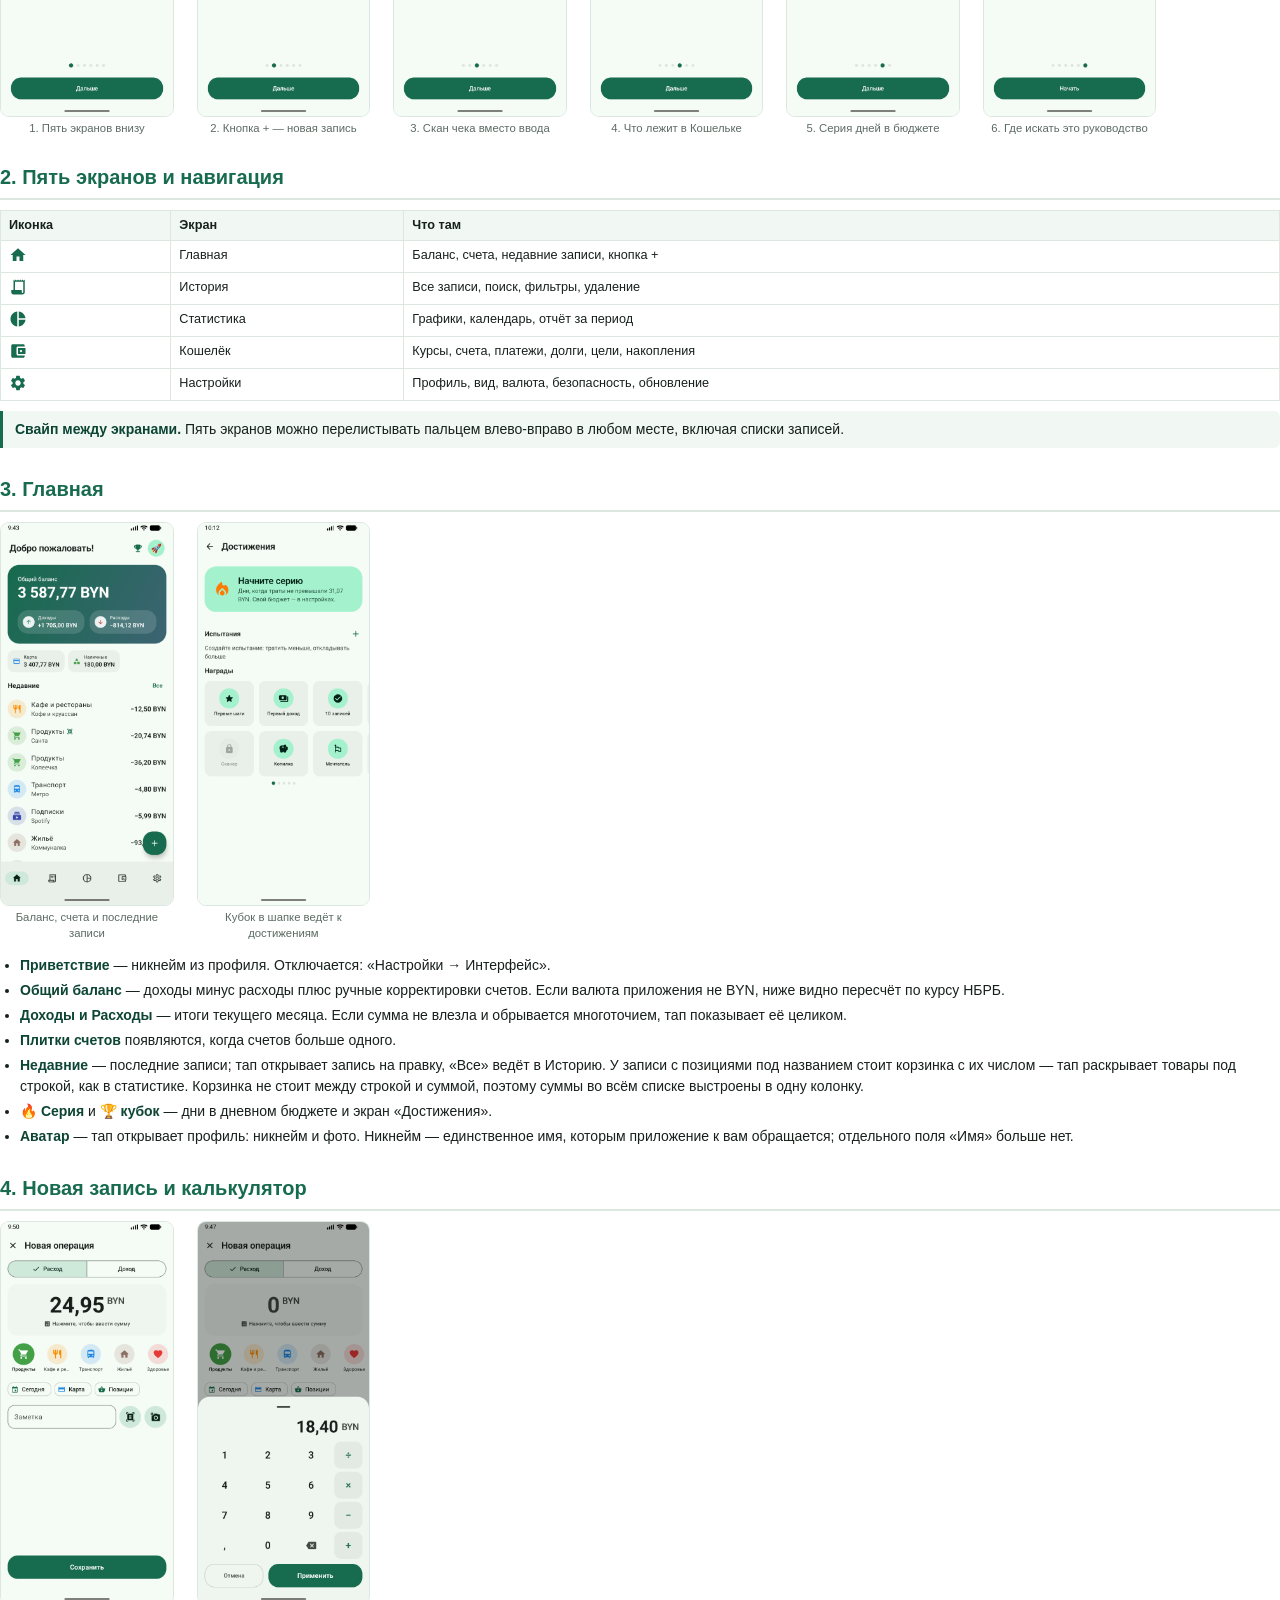
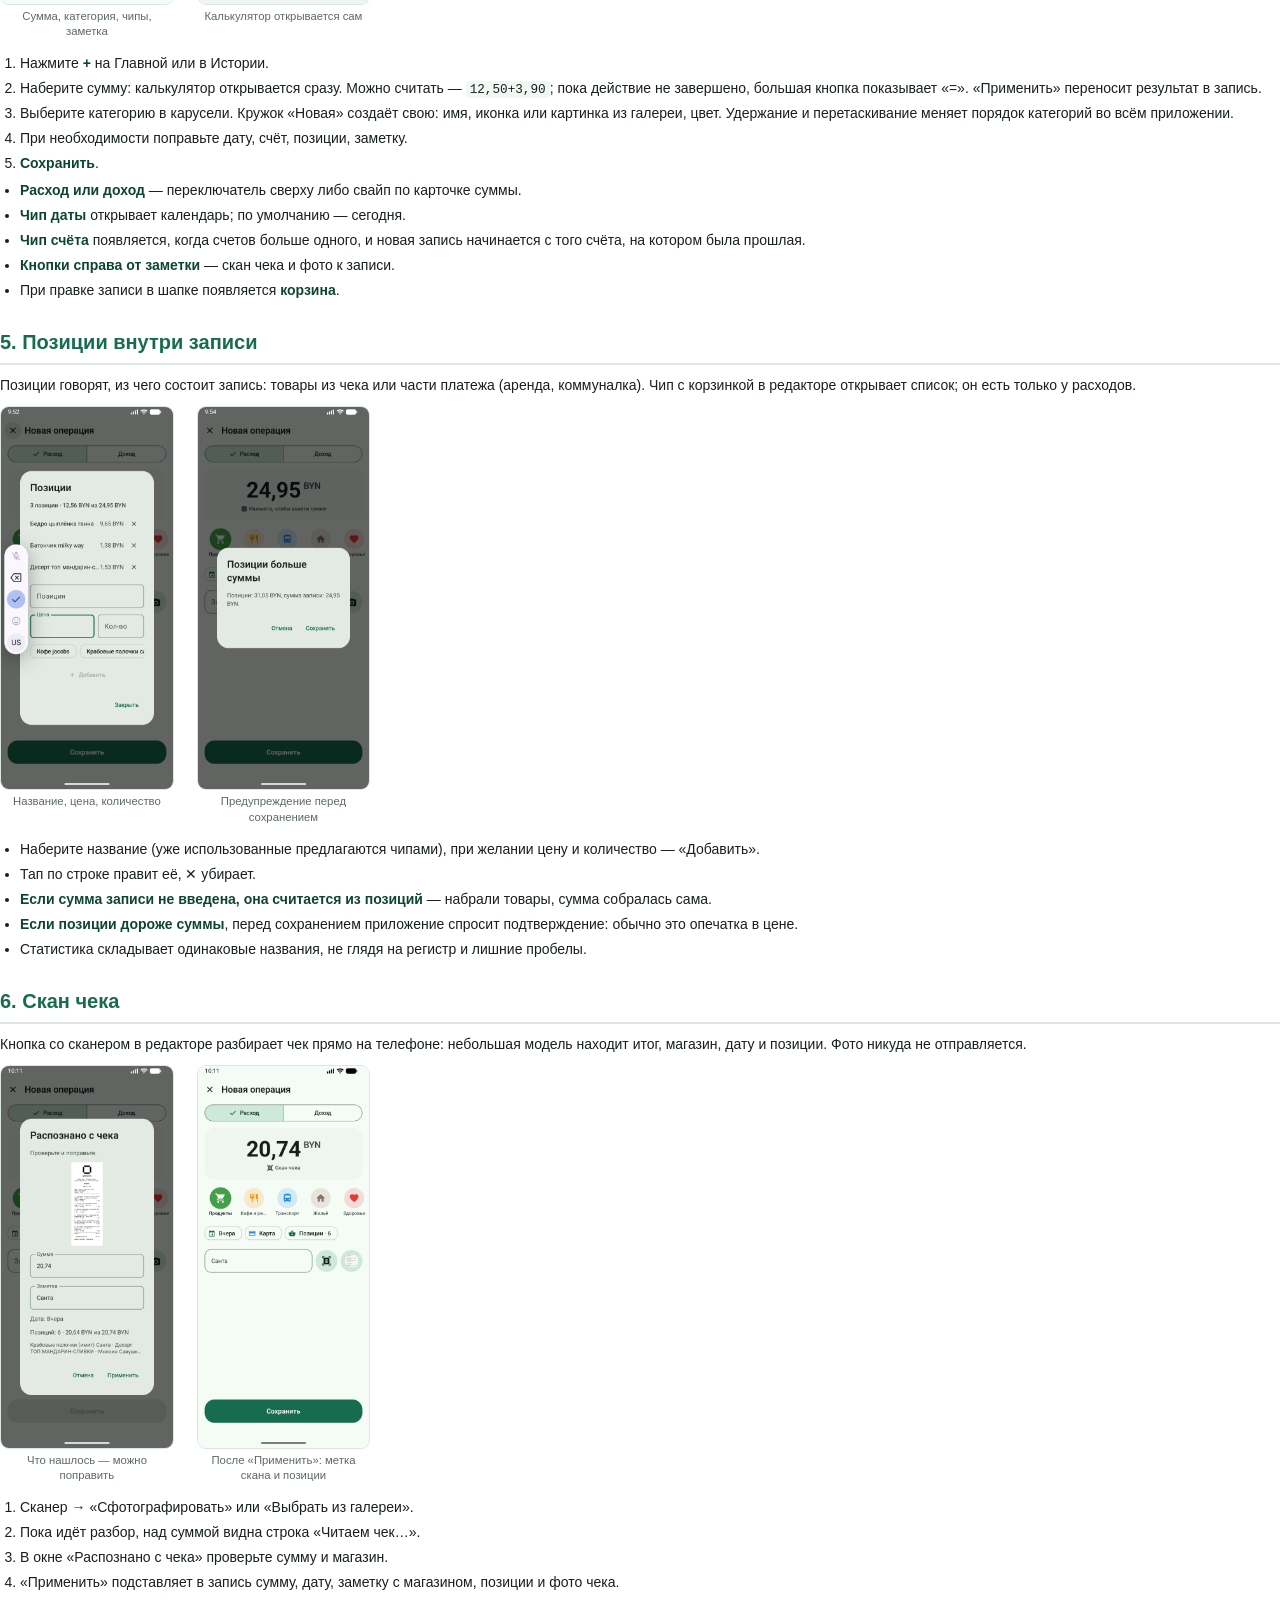
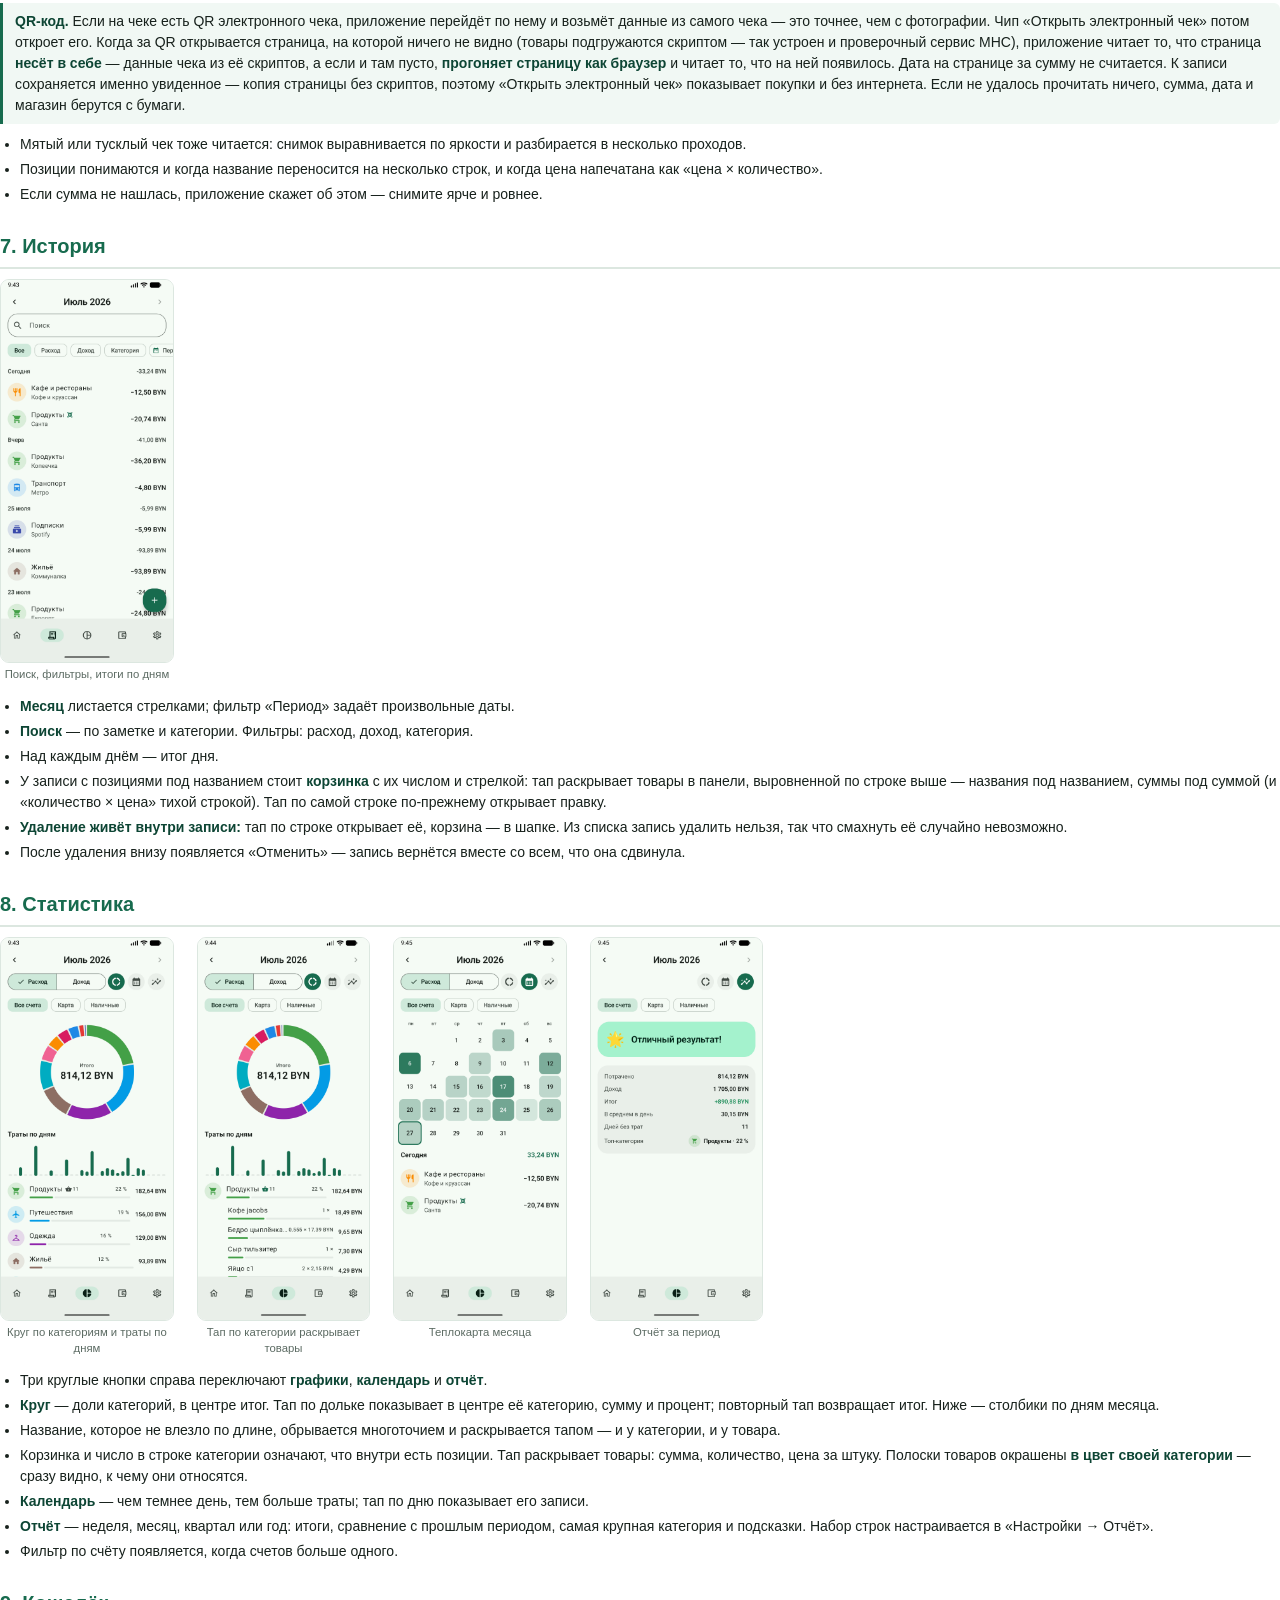
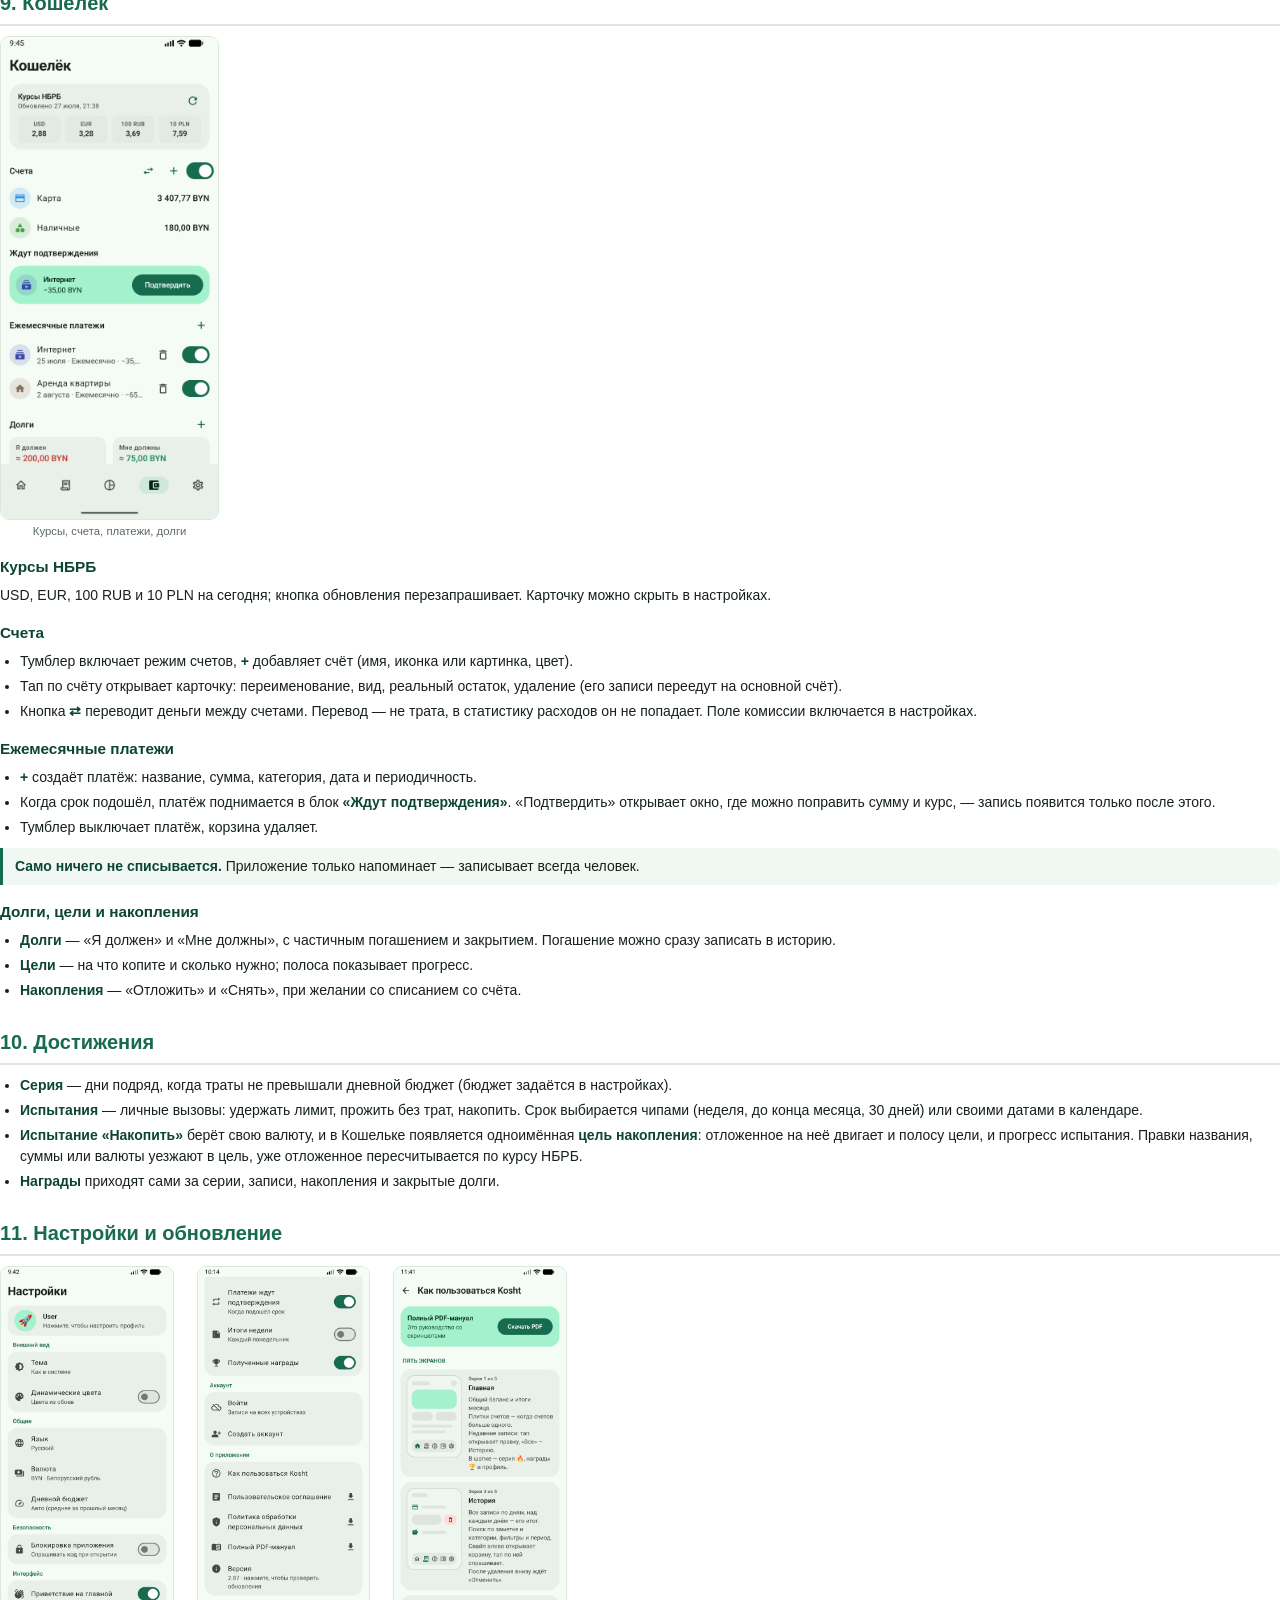
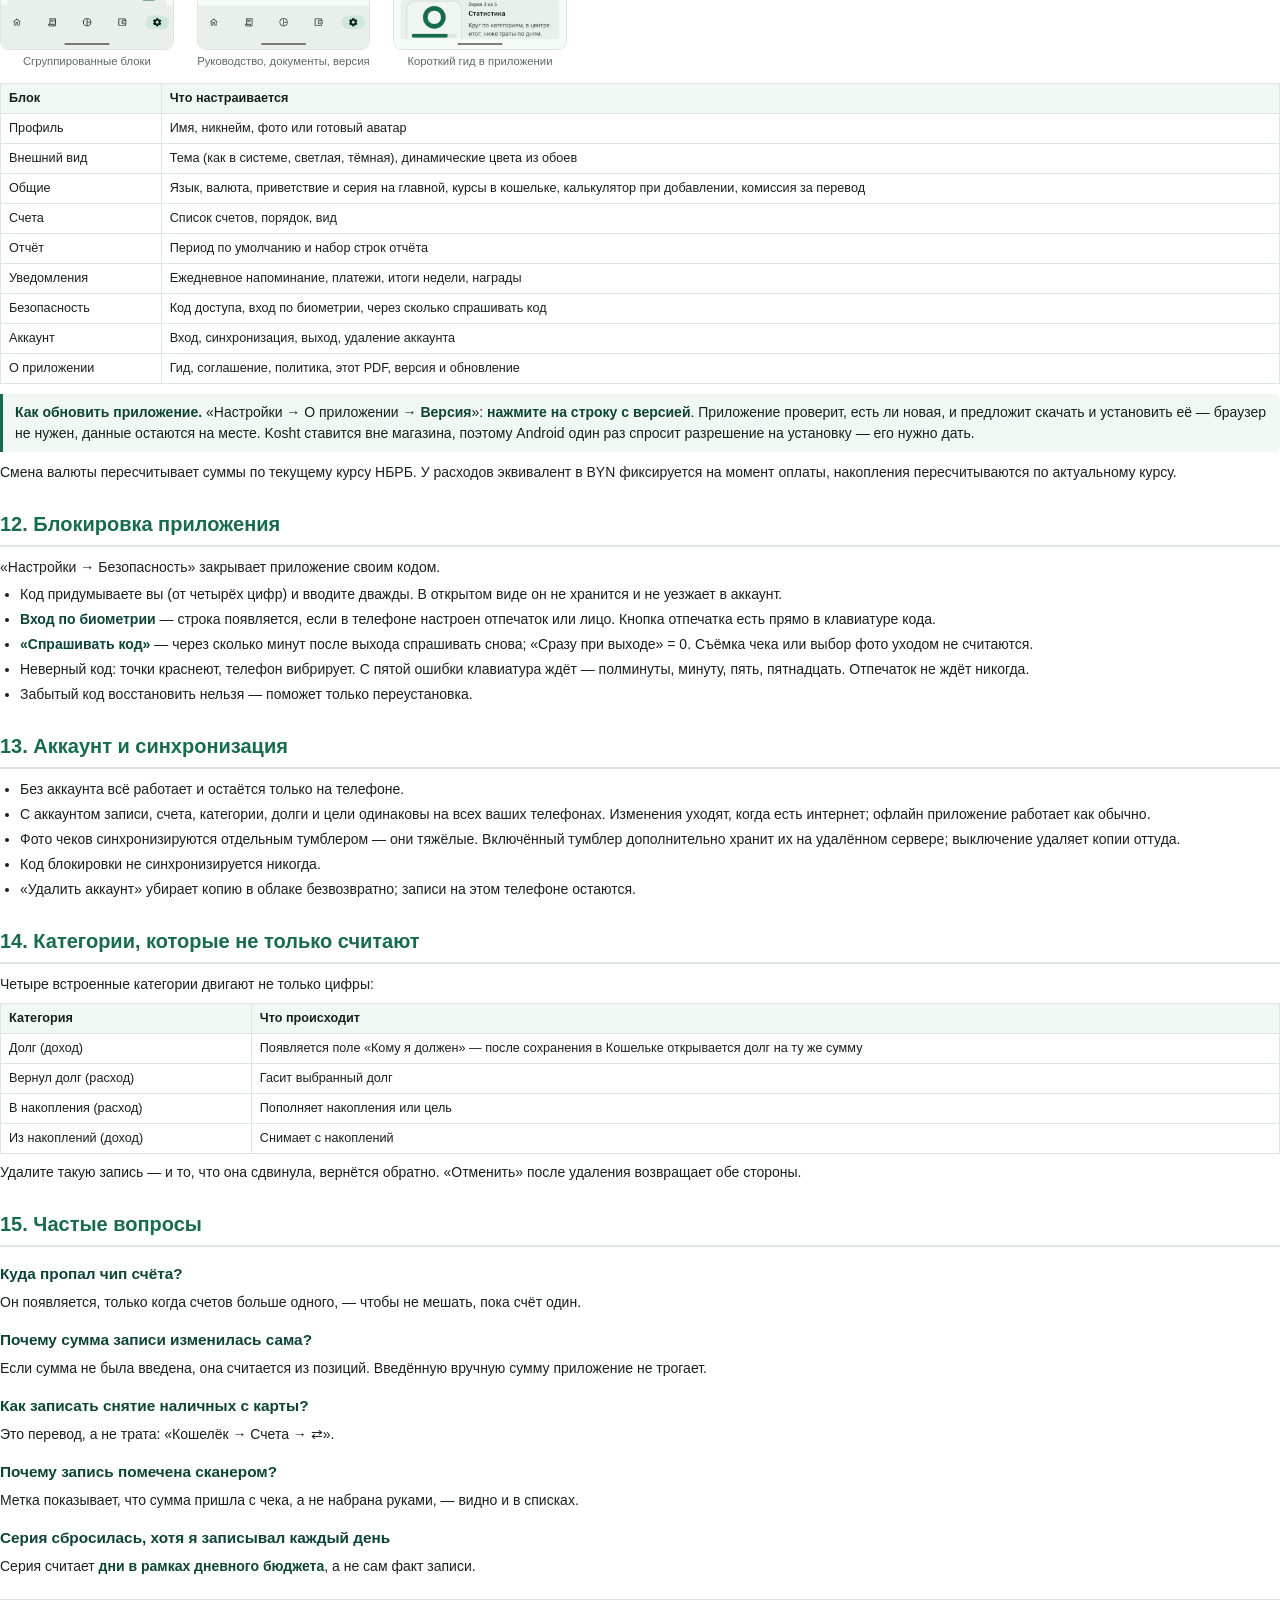
==== commit c3d00d18: "Line the shopping up under the record it came from - The basket left the amount column. It sits unde" ====
--- a/docs/manual.html
+++ b/docs/manual.html
@@ -190,8 +190,9 @@
       многоточием, тап показывает её целиком.</li>
   <li><b>Плитки счетов</b> появляются, когда счетов больше одного.</li>
   <li><b>Недавние</b> — последние записи; тап открывает запись на правку, «Все» ведёт в Историю.
-      У записи с позициями справа стоит корзинка с их числом — тап раскрывает товары
-      под строкой, как в статистике.</li>
+      У записи с позициями под названием стоит корзинка с их числом — тап раскрывает товары
+      под строкой, как в статистике. Корзинка не стоит между строкой и суммой, поэтому
+      суммы во всём списке выстроены в одну колонку.</li>
   <li><b>🔥 Серия</b> и <b>🏆 кубок</b> — дни в дневном бюджете и экран «Достижения».</li>
   <li><b>Аватар</b> — тап открывает профиль: никнейм и фото. Никнейм — единственное имя,
       которым приложение к вам обращается; отдельного поля «Имя» больше нет.</li>
@@ -251,9 +252,12 @@
 </ol>
 <div class="note"><b>QR-код.</b> Если на чеке есть QR электронного чека, приложение перейдёт по нему
 и возьмёт данные из самого чека — это точнее, чем с фотографии. Чип «Открыть электронный чек» потом откроет его.
-Когда за QR открывается страница, на которой ничего не видно (товары подгружаются скриптом), приложение
-читает то, что страница <b>несёт в себе</b> — данные чека из её скриптов; если и там ничего, сумма, дата и магазин
-берутся с бумаги. Сама страница сохраняется к записи, так что «Открыть электронный чек» работает и без интернета.</div>
+Когда за QR открывается страница, на которой ничего не видно (товары подгружаются скриптом — так устроен
+и проверочный сервис МНС), приложение читает то, что страница <b>несёт в себе</b> — данные чека из её скриптов,
+а если и там пусто, <b>прогоняет страницу как браузер</b> и читает то, что на ней появилось. Дата на странице
+за сумму не считается. К записи сохраняется именно увиденное — копия страницы без скриптов, поэтому
+«Открыть электронный чек» показывает покупки и без интернета. Если не удалось прочитать ничего, сумма,
+дата и магазин берутся с бумаги.</div>
 <ul>
   <li>Мятый или тусклый чек тоже читается: снимок выравнивается по яркости и разбирается в несколько проходов.</li>
   <li>Позиции понимаются и когда название переносится на несколько строк, и когда цена напечатана
@@ -269,8 +273,9 @@
   <li><b>Месяц</b> листается стрелками; фильтр «Период» задаёт произвольные даты.</li>
   <li><b>Поиск</b> — по заметке и категории. Фильтры: расход, доход, категория.</li>
   <li>Над каждым днём — итог дня.</li>
-  <li>У записи с позициями справа стоит <b>корзинка</b> с их числом: тап раскрывает товары
-      под строкой (сумма и «количество × цена»), тап по самой строке по-прежнему открывает правку.</li>
+  <li>У записи с позициями под названием стоит <b>корзинка</b> с их числом и стрелкой: тап раскрывает
+      товары в панели, выровненной по строке выше — названия под названием, суммы под суммой
+      (и «количество × цена» тихой строкой). Тап по самой строке по-прежнему открывает правку.</li>
   <li><b>Удаление живёт внутри записи:</b> тап по строке открывает её, корзина — в шапке.
       Из списка запись удалить нельзя, так что смахнуть её случайно невозможно.</li>
   <li>После удаления внизу появляется «Отменить» — запись вернётся вместе со всем, что она сдвинула.</li>
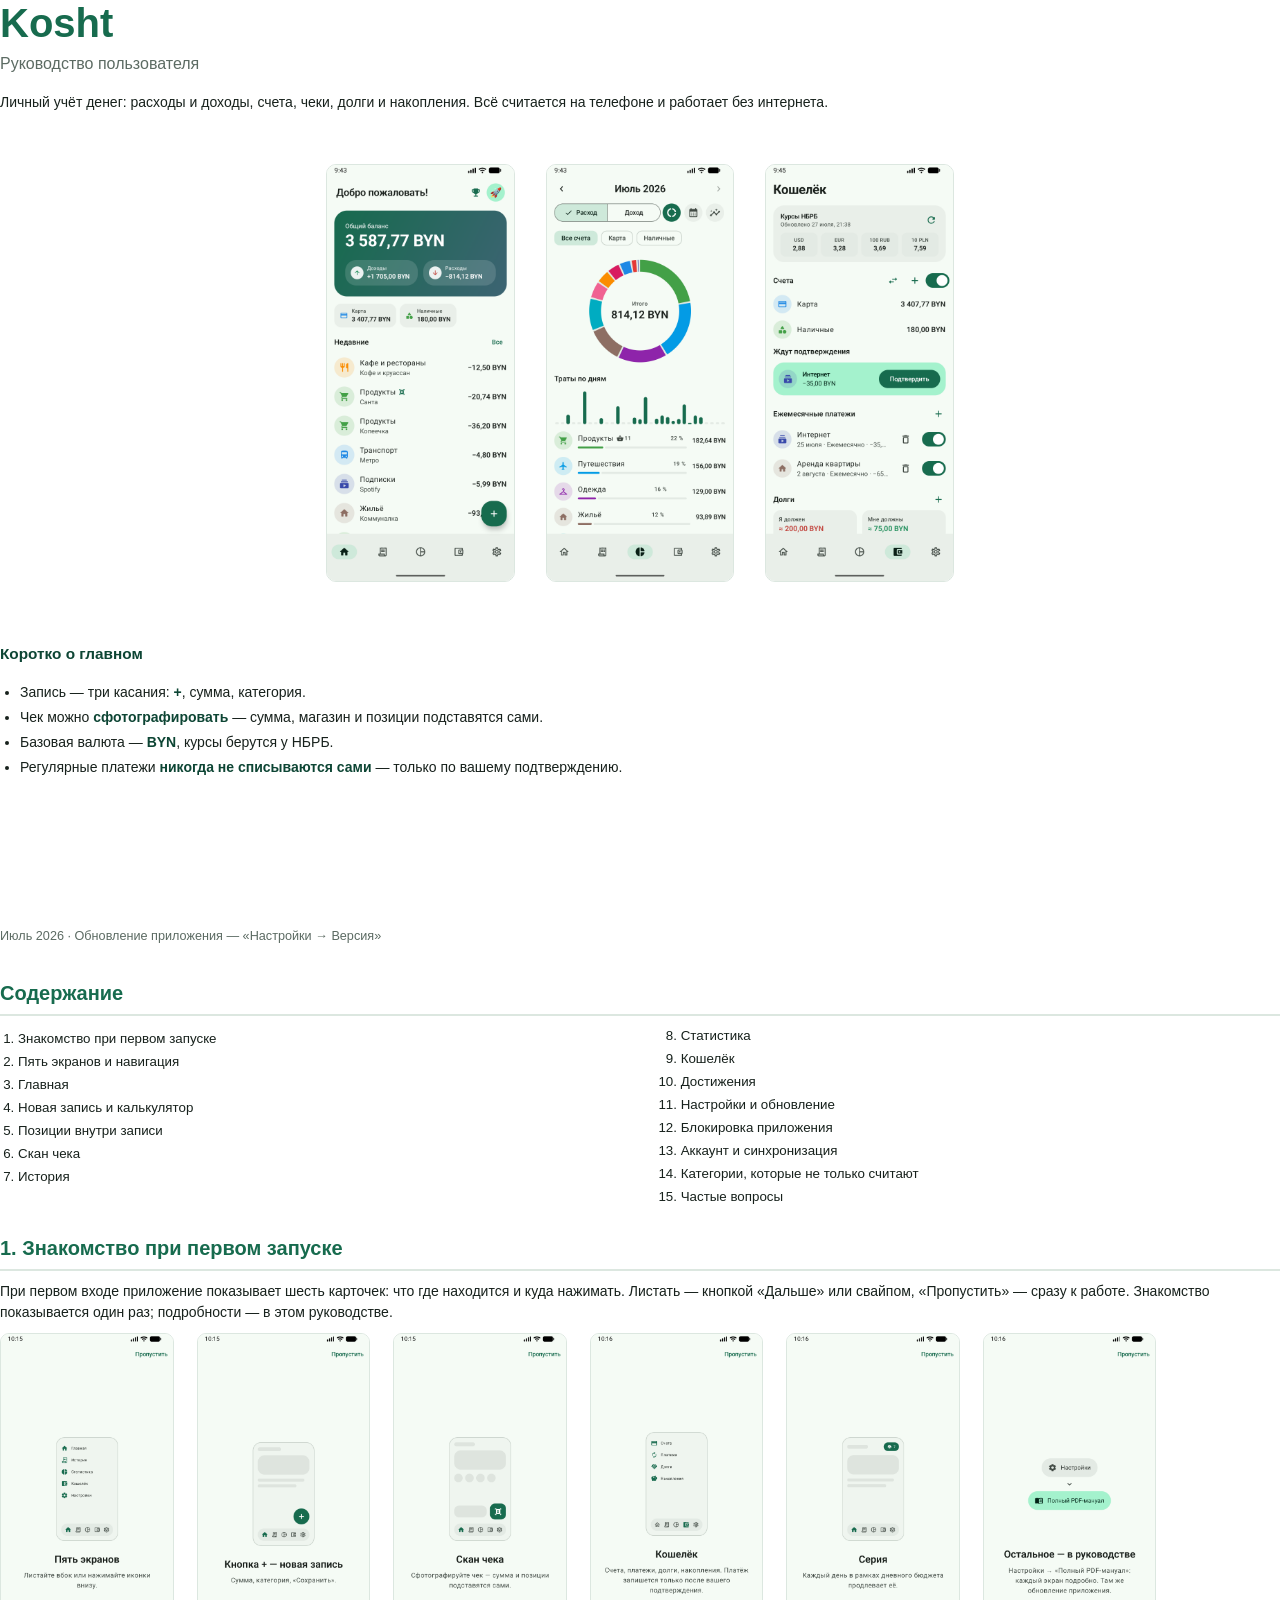
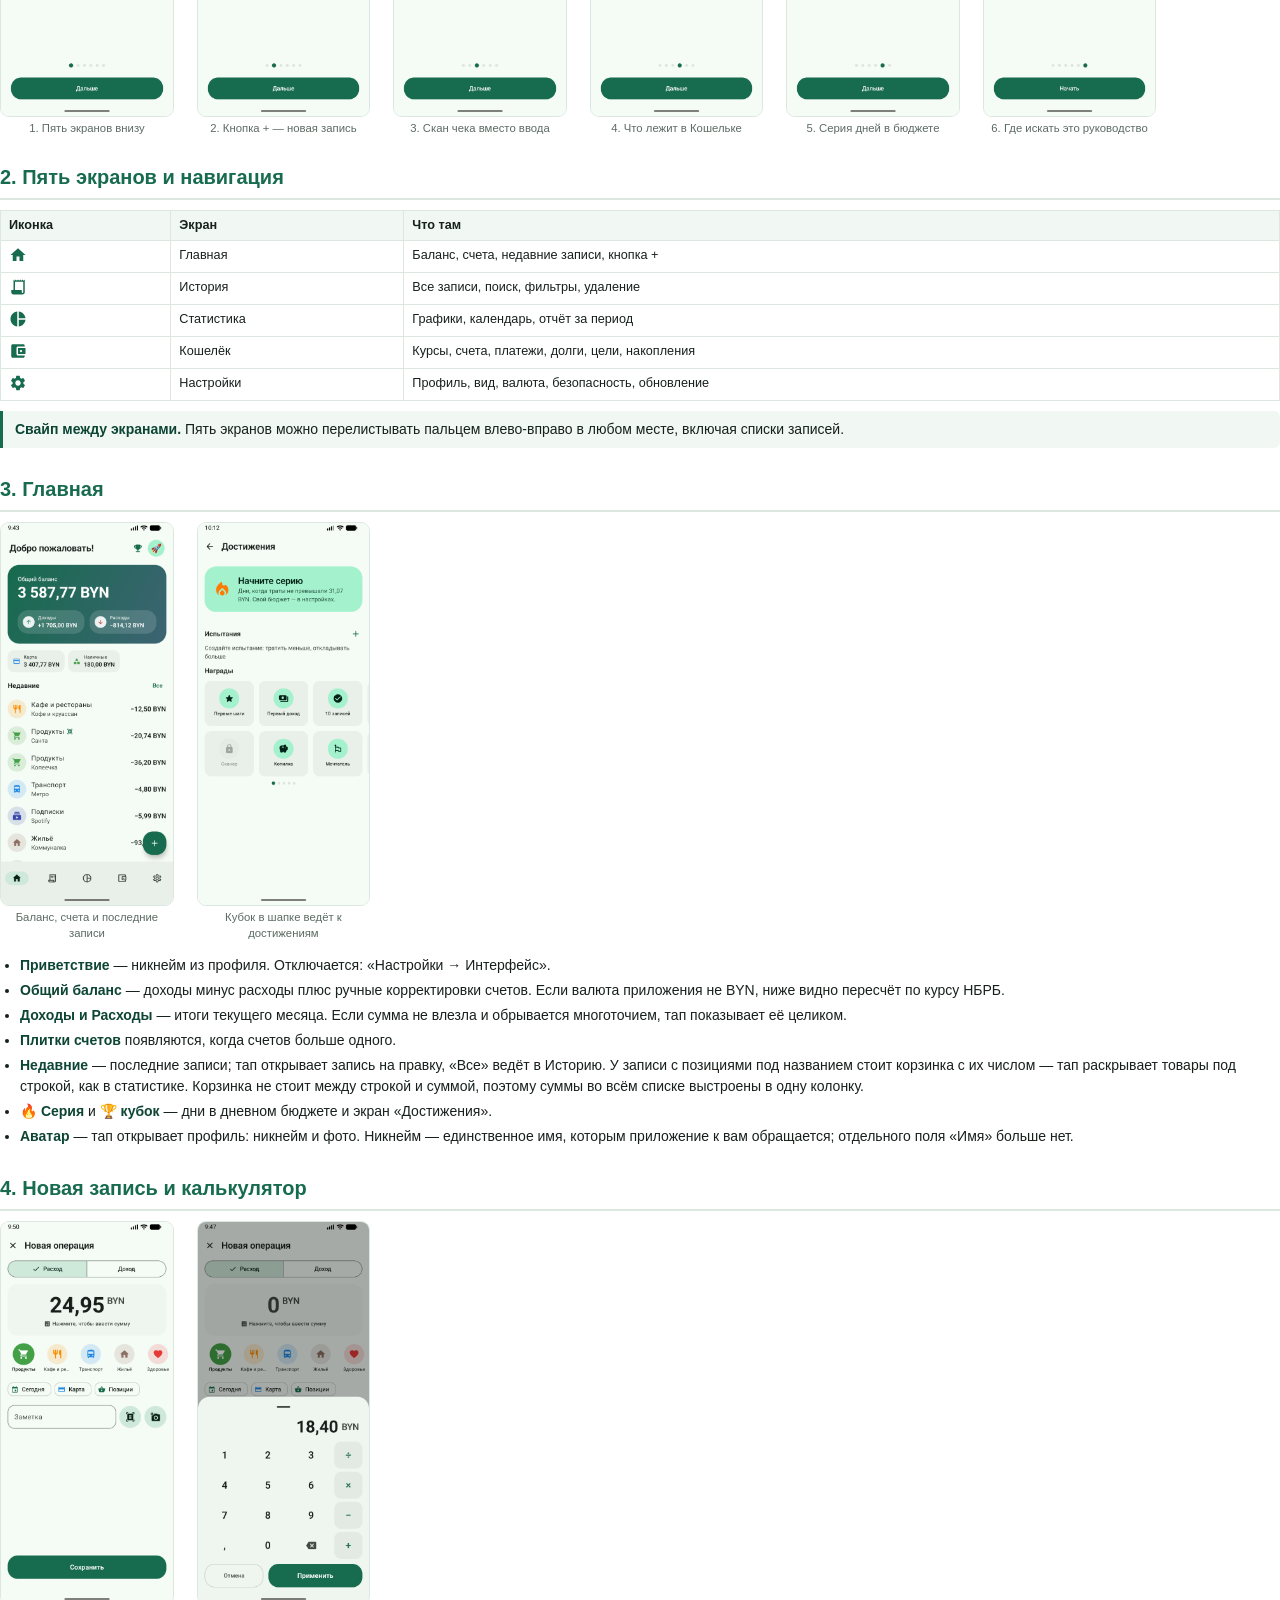
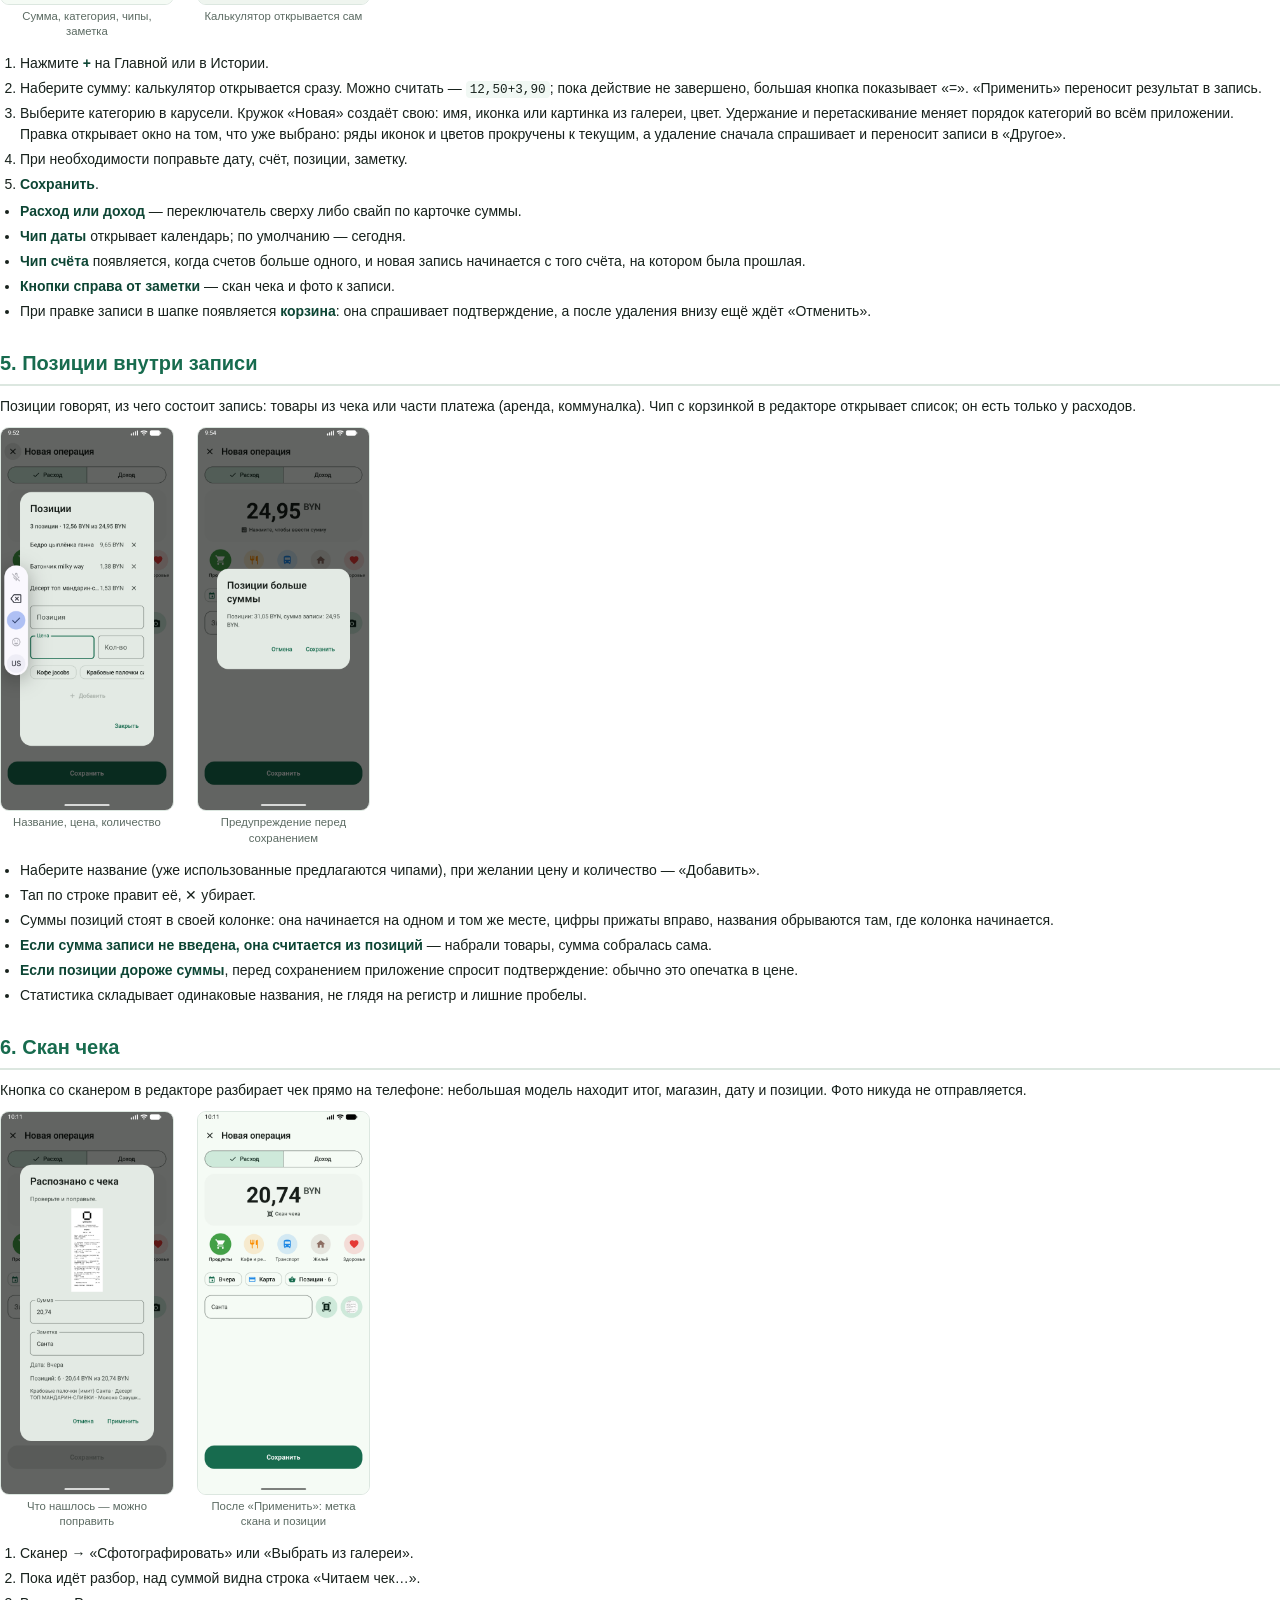
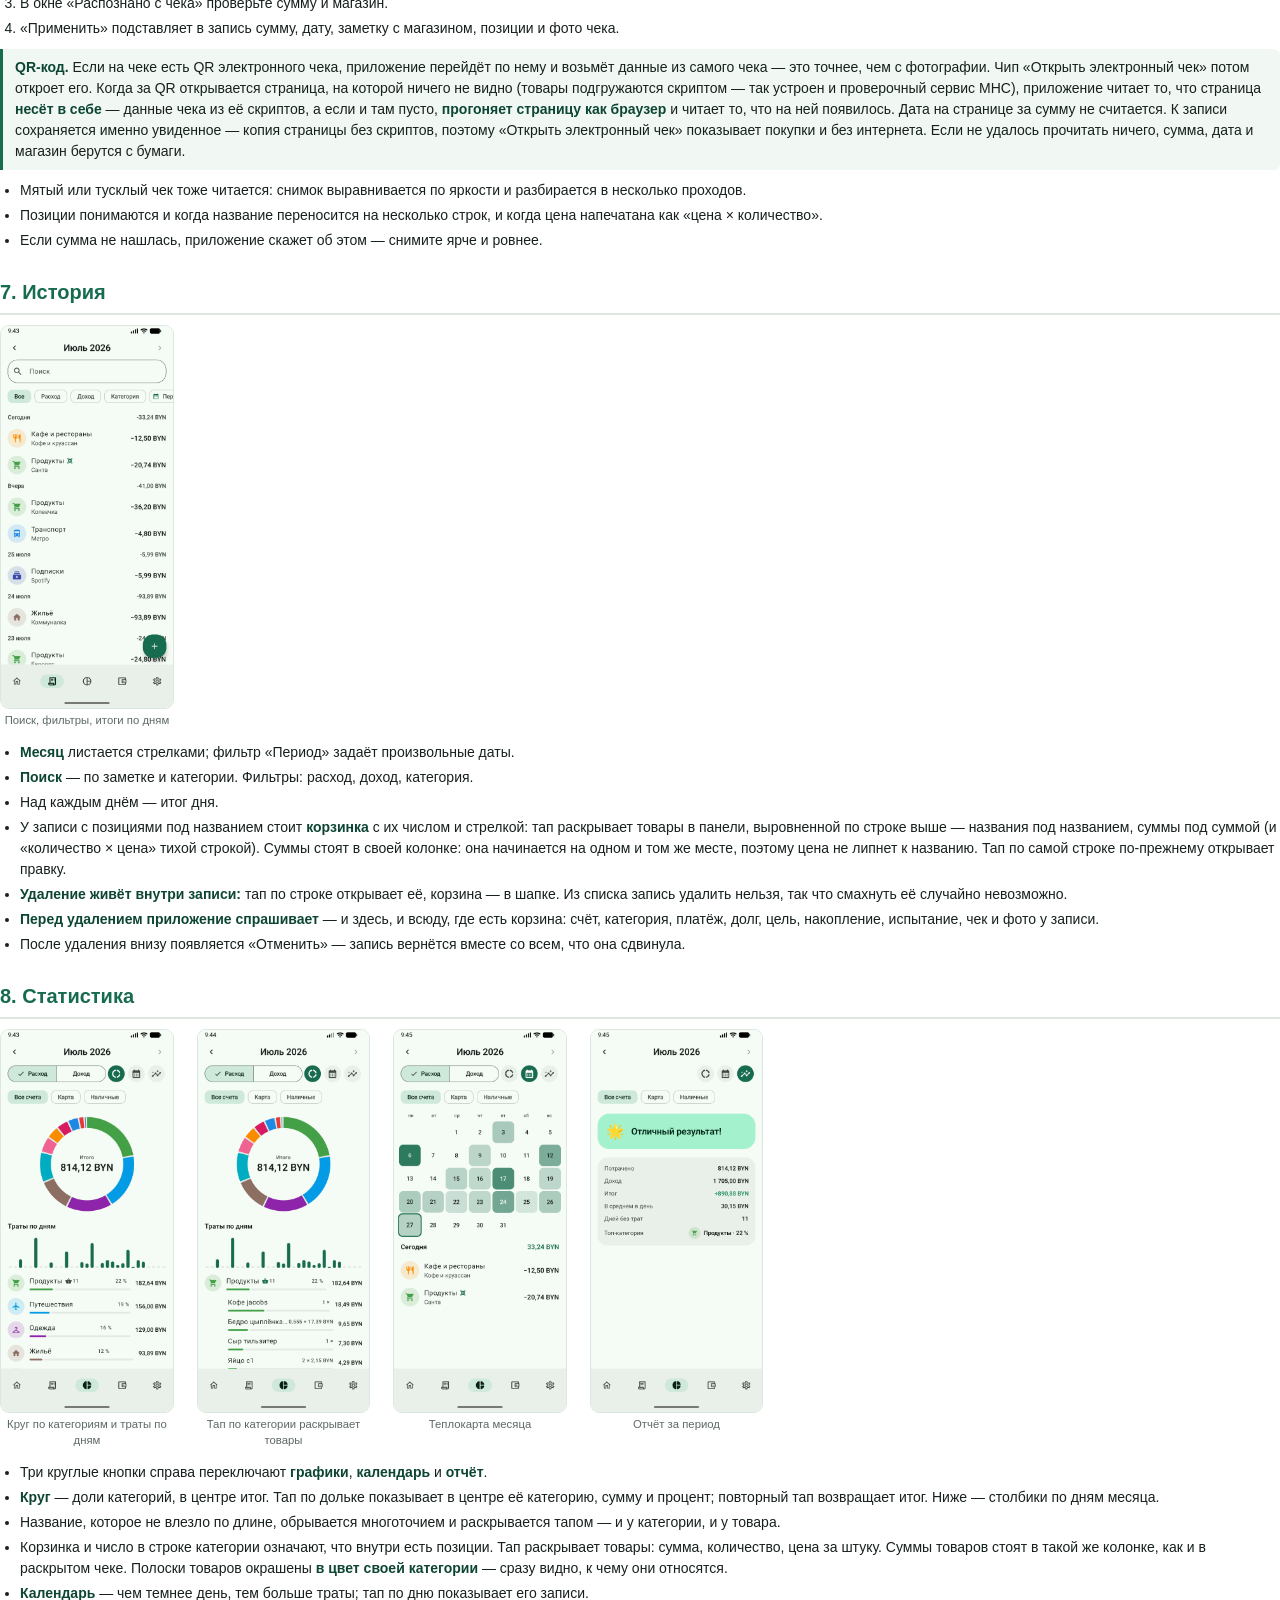
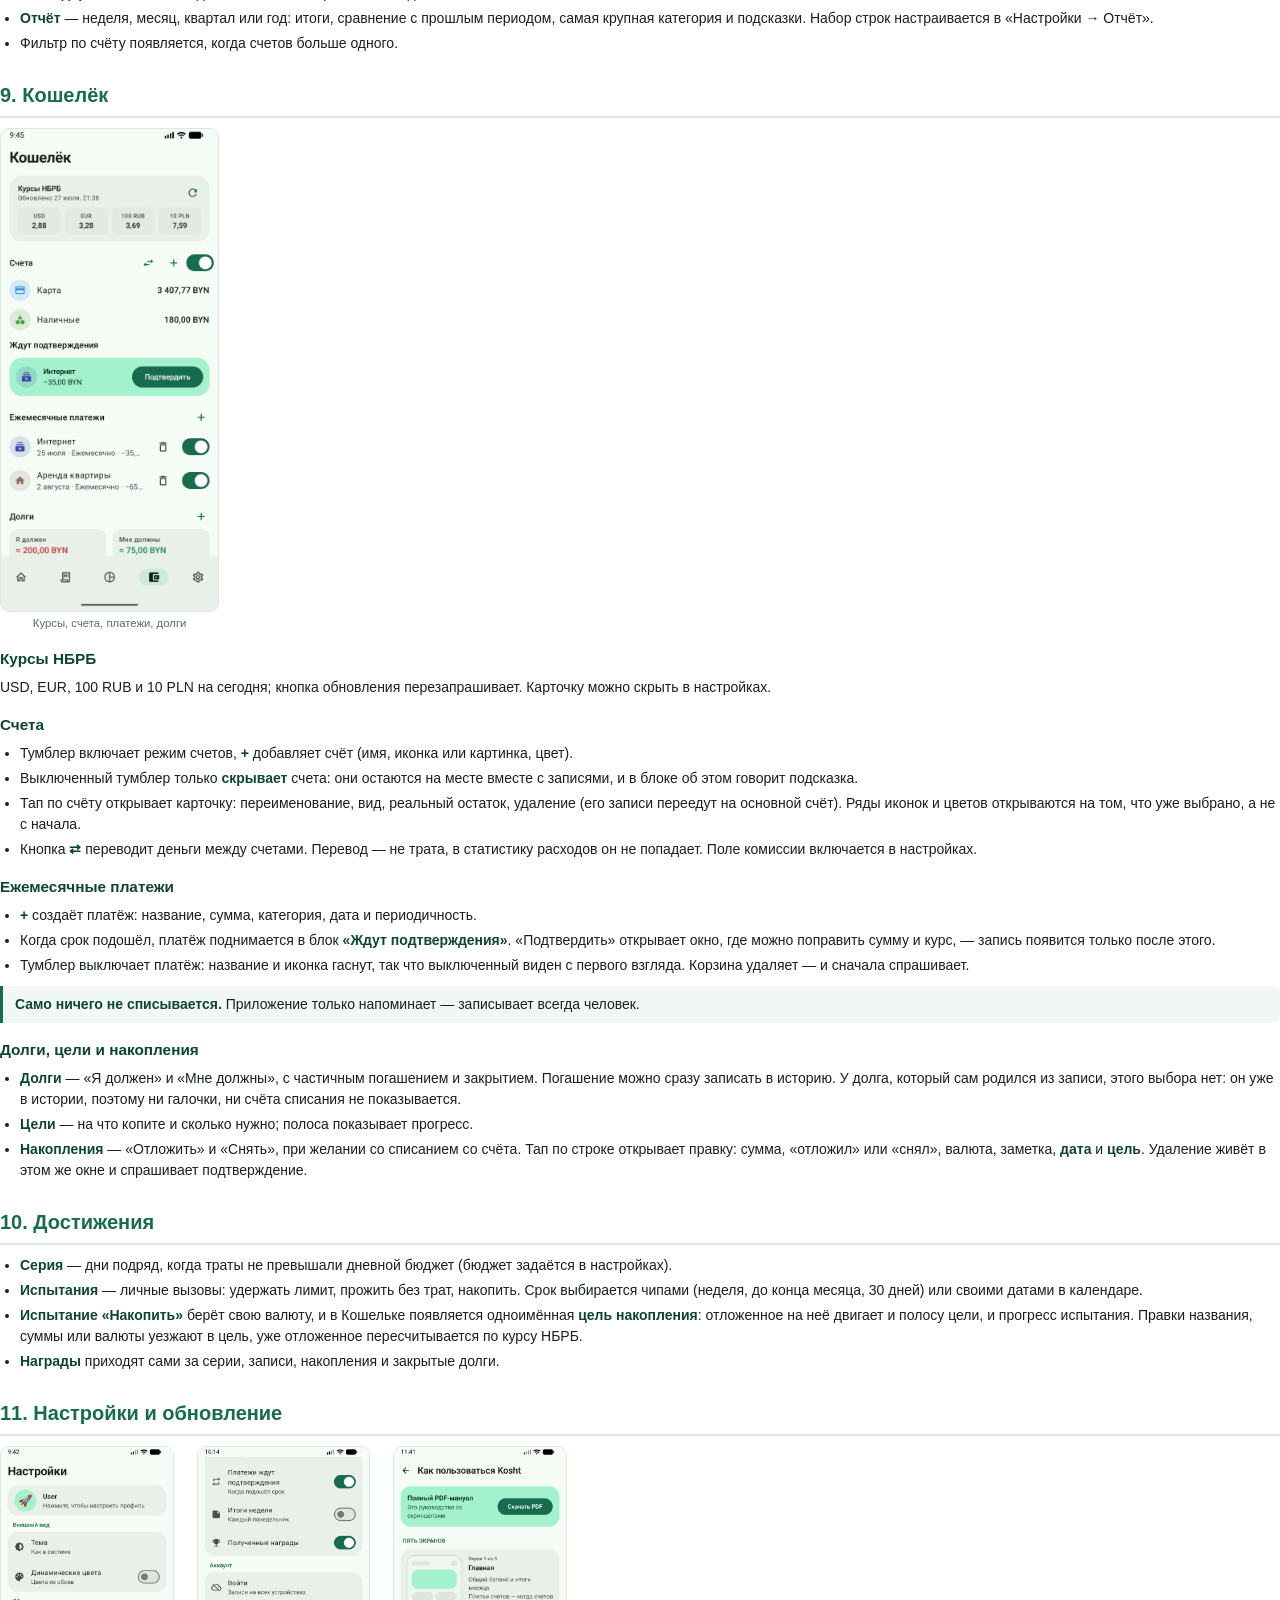
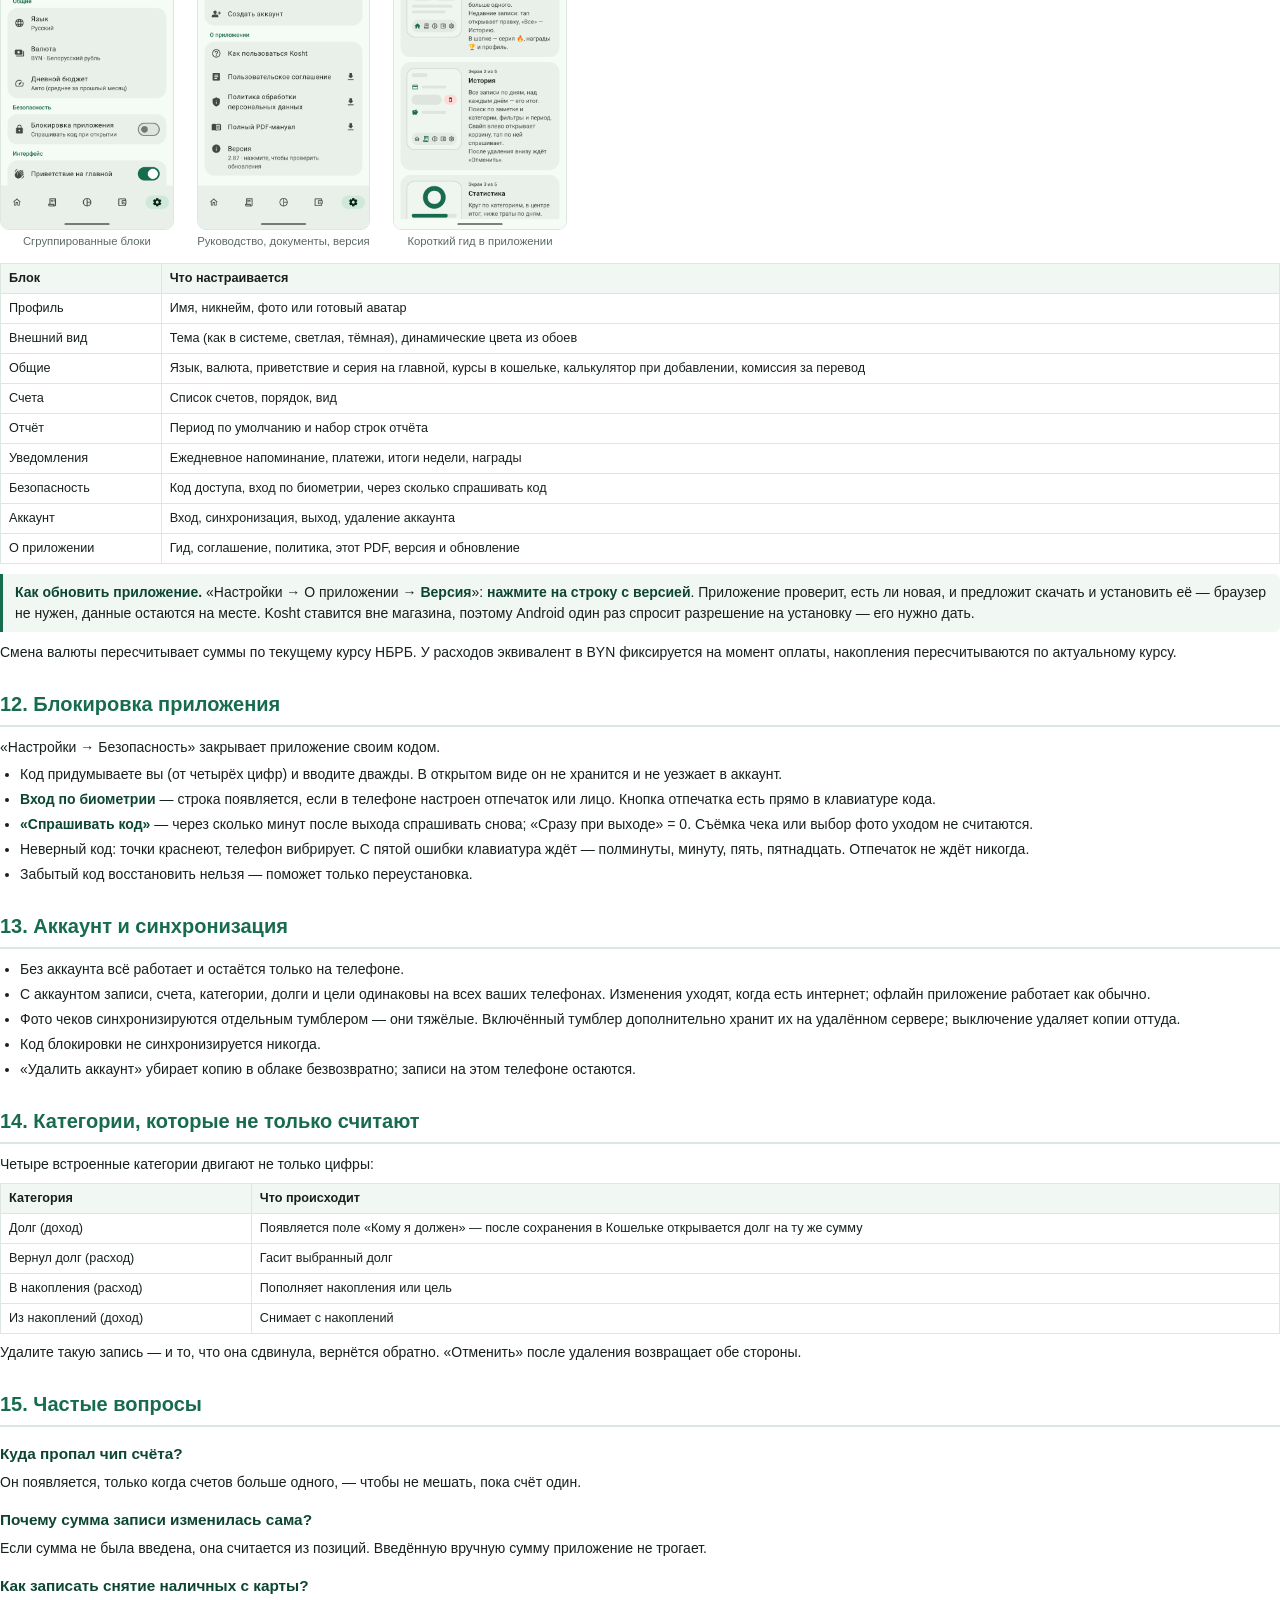
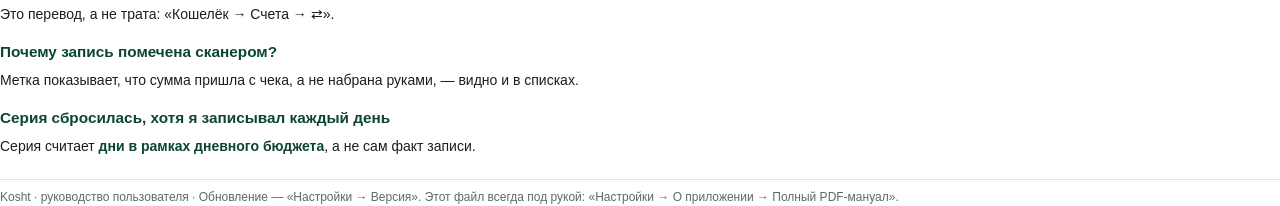
==== commit a0415983: "Follow the column, the questions and the Wallet in the manual - README: the column of sums, the bins" ====
--- a/docs/manual.html
+++ b/docs/manual.html
@@ -208,7 +208,9 @@
   <li>Наберите сумму: калькулятор открывается сразу. Можно считать — <code>12,50+3,90</code>;
       пока действие не завершено, большая кнопка показывает «=». «Применить» переносит результат в запись.</li>
   <li>Выберите категорию в карусели. Кружок «Новая» создаёт свою: имя, иконка или картинка из галереи, цвет.
-      Удержание и перетаскивание меняет порядок категорий во всём приложении.</li>
+      Удержание и перетаскивание меняет порядок категорий во всём приложении.
+      Правка открывает окно на том, что уже выбрано: ряды иконок и цветов прокручены
+      к текущим, а удаление сначала спрашивает и переносит записи в «Другое».</li>
   <li>При необходимости поправьте дату, счёт, позиции, заметку.</li>
   <li><b>Сохранить</b>.</li>
 </ol>
@@ -218,7 +220,8 @@
   <li><b>Чип счёта</b> появляется, когда счетов больше одного, и новая запись начинается
       с того счёта, на котором была прошлая.</li>
   <li><b>Кнопки справа от заметки</b> — скан чека и фото к записи.</li>
-  <li>При правке записи в шапке появляется <b>корзина</b>.</li>
+  <li>При правке записи в шапке появляется <b>корзина</b>: она спрашивает подтверждение,
+      а после удаления внизу ещё ждёт «Отменить».</li>
 </ul>
 
 <h2>5. Позиции внутри записи</h2>
@@ -231,6 +234,8 @@
 <ul>
   <li>Наберите название (уже использованные предлагаются чипами), при желании цену и количество — «Добавить».</li>
   <li>Тап по строке правит её, ✕ убирает.</li>
+  <li>Суммы позиций стоят в своей колонке: она начинается на одном и том же месте,
+      цифры прижаты вправо, названия обрываются там, где колонка начинается.</li>
   <li><b>Если сумма записи не введена, она считается из позиций</b> — набрали товары, сумма собралась сама.</li>
   <li><b>Если позиции дороже суммы</b>, перед сохранением приложение спросит подтверждение:
       обычно это опечатка в цене.</li>
@@ -275,9 +280,13 @@
   <li>Над каждым днём — итог дня.</li>
   <li>У записи с позициями под названием стоит <b>корзинка</b> с их числом и стрелкой: тап раскрывает
       товары в панели, выровненной по строке выше — названия под названием, суммы под суммой
-      (и «количество × цена» тихой строкой). Тап по самой строке по-прежнему открывает правку.</li>
+      (и «количество × цена» тихой строкой). Суммы стоят в своей колонке: она начинается
+      на одном и том же месте, поэтому цена не липнет к названию.
+      Тап по самой строке по-прежнему открывает правку.</li>
   <li><b>Удаление живёт внутри записи:</b> тап по строке открывает её, корзина — в шапке.
       Из списка запись удалить нельзя, так что смахнуть её случайно невозможно.</li>
+  <li><b>Перед удалением приложение спрашивает</b> — и здесь, и всюду, где есть корзина:
+      счёт, категория, платёж, долг, цель, накопление, испытание, чек и фото у записи.</li>
   <li>После удаления внизу появляется «Отменить» — запись вернётся вместе со всем, что она сдвинула.</li>
 </ul>
 
@@ -295,7 +304,8 @@
   <li>Название, которое не влезло по длине, обрывается многоточием и раскрывается тапом —
       и у категории, и у товара.</li>
   <li>Корзинка и число в строке категории означают, что внутри есть позиции.
-      Тап раскрывает товары: сумма, количество, цена за штуку. Полоски товаров окрашены
+      Тап раскрывает товары: сумма, количество, цена за штуку. Суммы товаров стоят
+      в такой же колонке, как и в раскрытом чеке. Полоски товаров окрашены
       <b>в цвет своей категории</b> — сразу видно, к чему они относятся.</li>
   <li><b>Календарь</b> — чем темнее день, тем больше траты; тап по дню показывает его записи.</li>
   <li><b>Отчёт</b> — неделя, месяц, квартал или год: итоги, сравнение с прошлым периодом,
@@ -312,8 +322,11 @@
 <h3>Счета</h3>
 <ul>
   <li>Тумблер включает режим счетов, <b>+</b> добавляет счёт (имя, иконка или картинка, цвет).</li>
+  <li>Выключенный тумблер только <b>скрывает</b> счета: они остаются на месте вместе с записями,
+      и в блоке об этом говорит подсказка.</li>
   <li>Тап по счёту открывает карточку: переименование, вид, реальный остаток, удаление
-      (его записи переедут на основной счёт).</li>
+      (его записи переедут на основной счёт). Ряды иконок и цветов открываются на том,
+      что уже выбрано, а не с начала.</li>
   <li>Кнопка <b>⇄</b> переводит деньги между счетами. Перевод — не трата, в статистику расходов он не попадает.
       Поле комиссии включается в настройках.</li>
 </ul>
@@ -322,15 +335,19 @@
   <li><b>+</b> создаёт платёж: название, сумма, категория, дата и периодичность.</li>
   <li>Когда срок подошёл, платёж поднимается в блок <b>«Ждут подтверждения»</b>.
       «Подтвердить» открывает окно, где можно поправить сумму и курс, — запись появится только после этого.</li>
-  <li>Тумблер выключает платёж, корзина удаляет.</li>
+  <li>Тумблер выключает платёж: название и иконка гаснут, так что выключенный виден с первого взгляда.
+      Корзина удаляет — и сначала спрашивает.</li>
 </ul>
 <div class="note"><b>Само ничего не списывается.</b> Приложение только напоминает — записывает всегда человек.</div>
 <h3>Долги, цели и накопления</h3>
 <ul>
   <li><b>Долги</b> — «Я должен» и «Мне должны», с частичным погашением и закрытием.
-      Погашение можно сразу записать в историю.</li>
+      Погашение можно сразу записать в историю. У долга, который сам родился из записи,
+      этого выбора нет: он уже в истории, поэтому ни галочки, ни счёта списания не показывается.</li>
   <li><b>Цели</b> — на что копите и сколько нужно; полоса показывает прогресс.</li>
-  <li><b>Накопления</b> — «Отложить» и «Снять», при желании со списанием со счёта.</li>
+  <li><b>Накопления</b> — «Отложить» и «Снять», при желании со списанием со счёта.
+      Тап по строке открывает правку: сумма, «отложил» или «снял», валюта, заметка,
+      <b>дата</b> и <b>цель</b>. Удаление живёт в этом же окне и спрашивает подтверждение.</li>
 </ul>
 
 <h2>10. Достижения</h2>
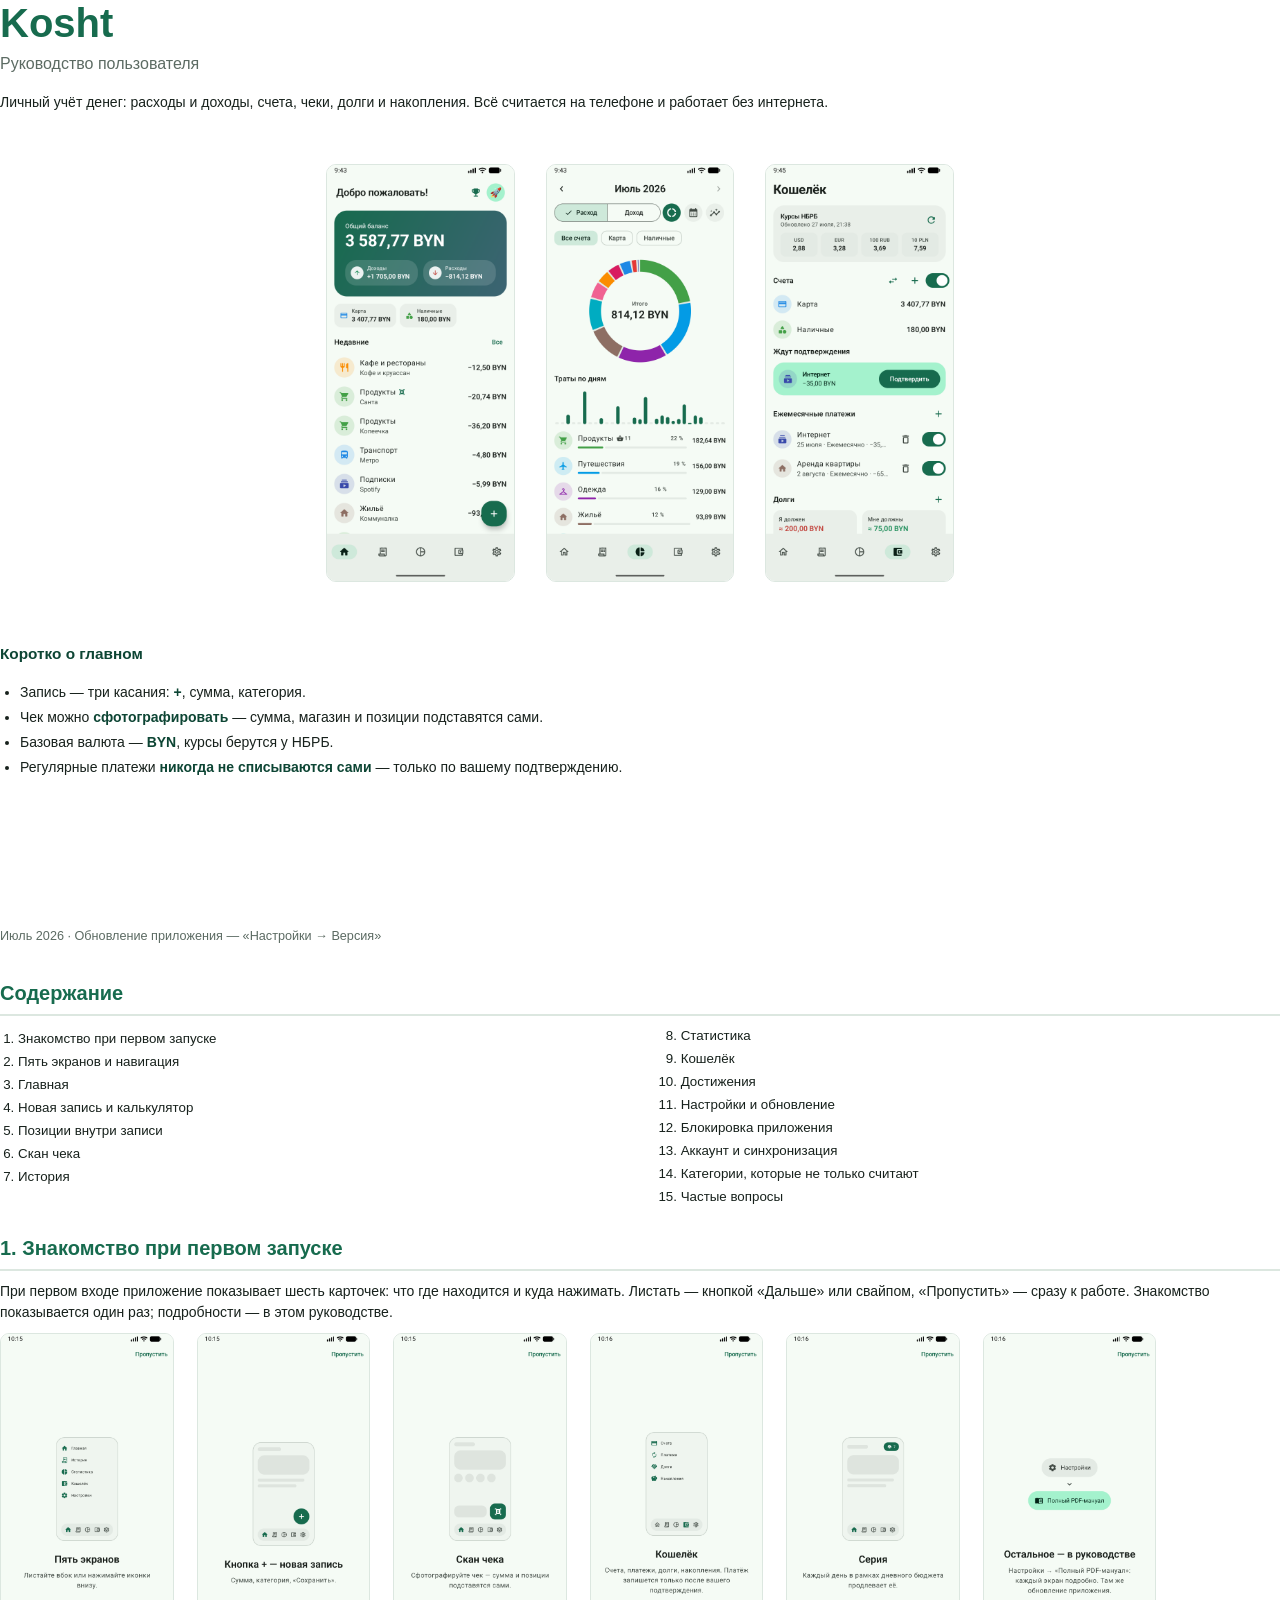
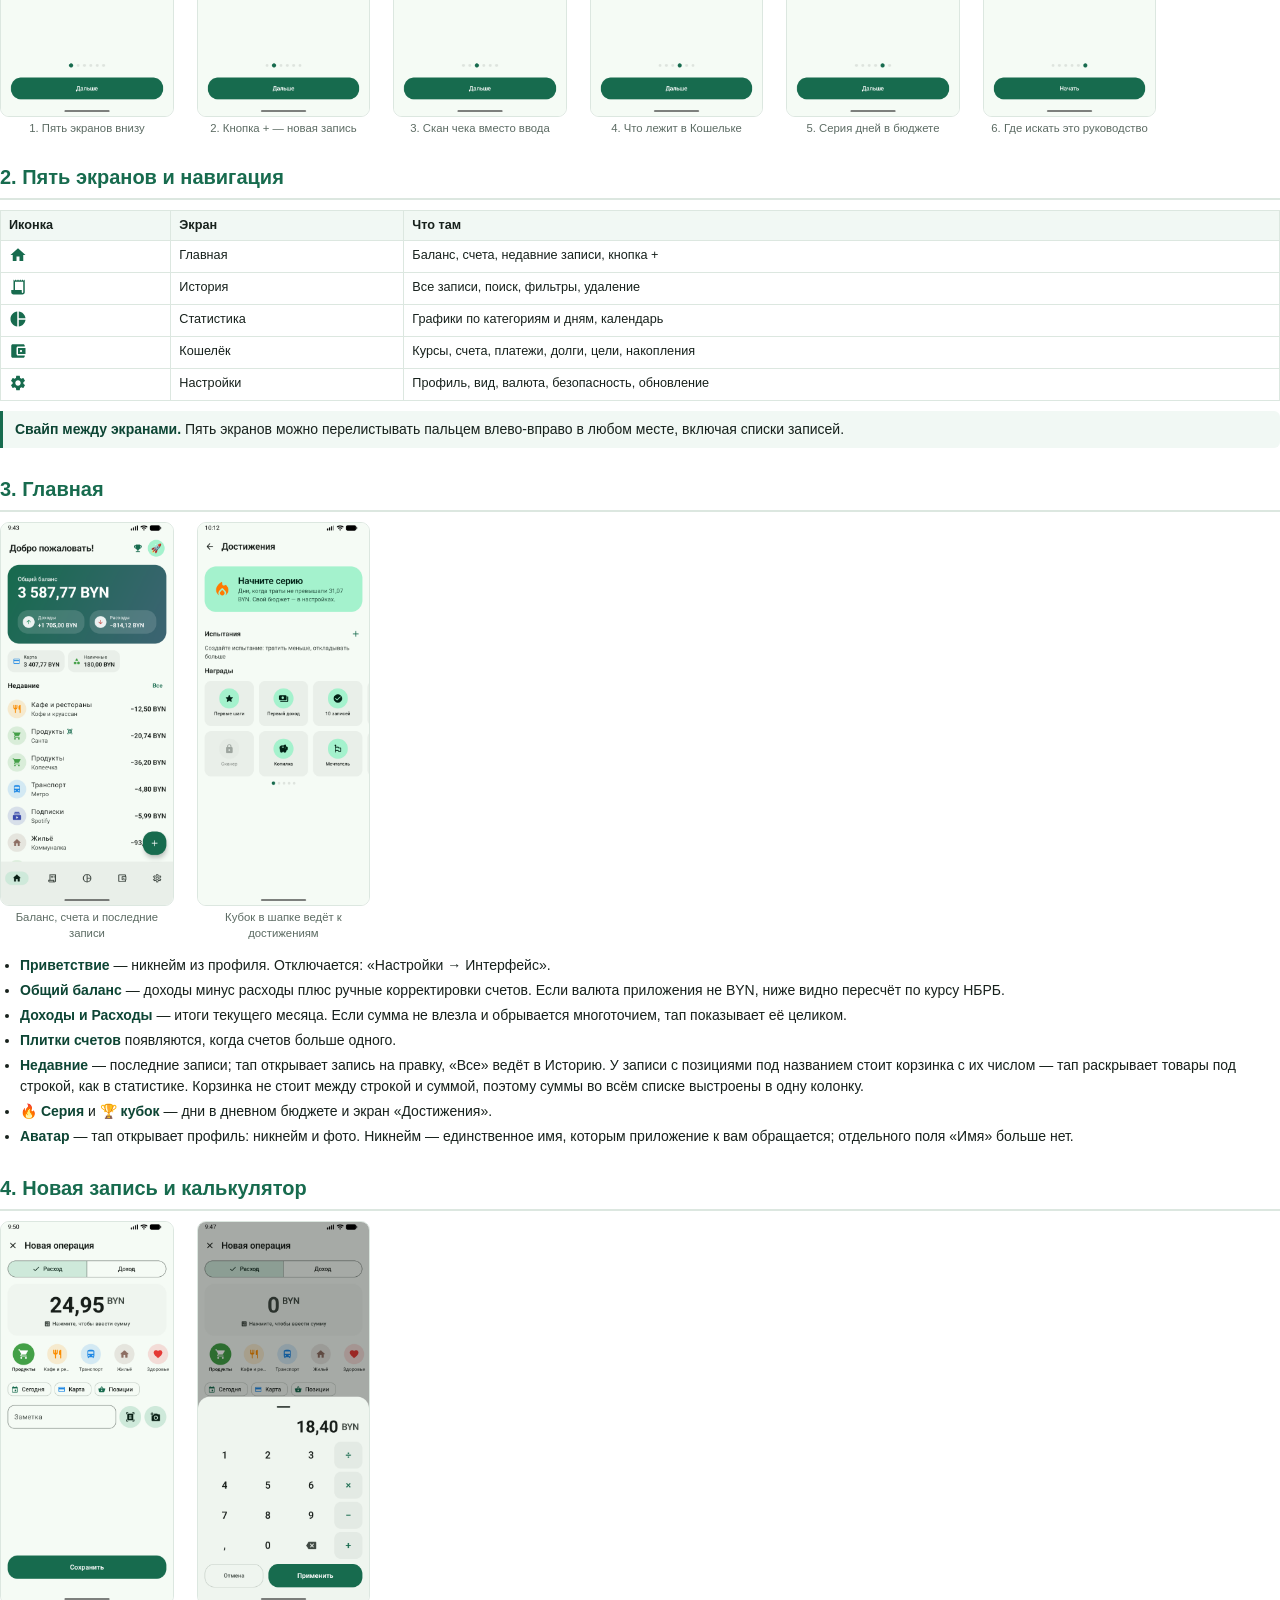
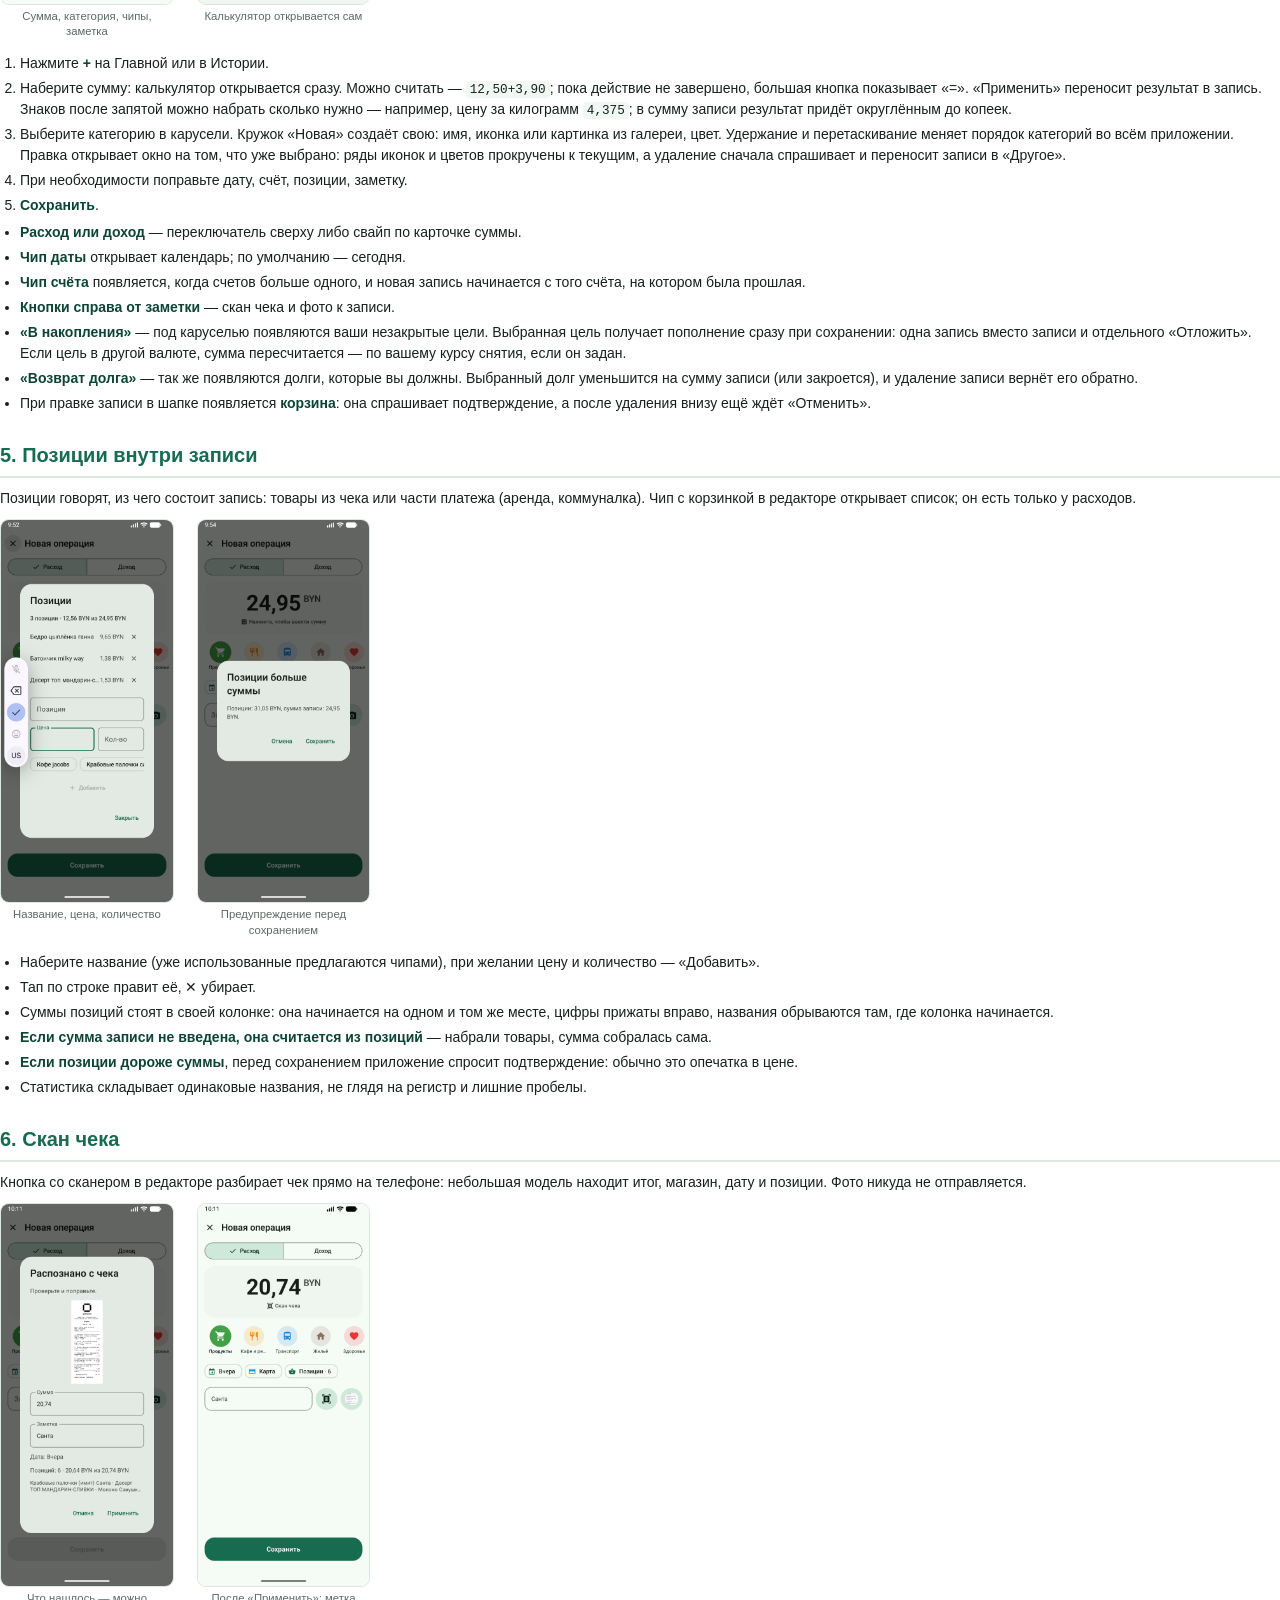
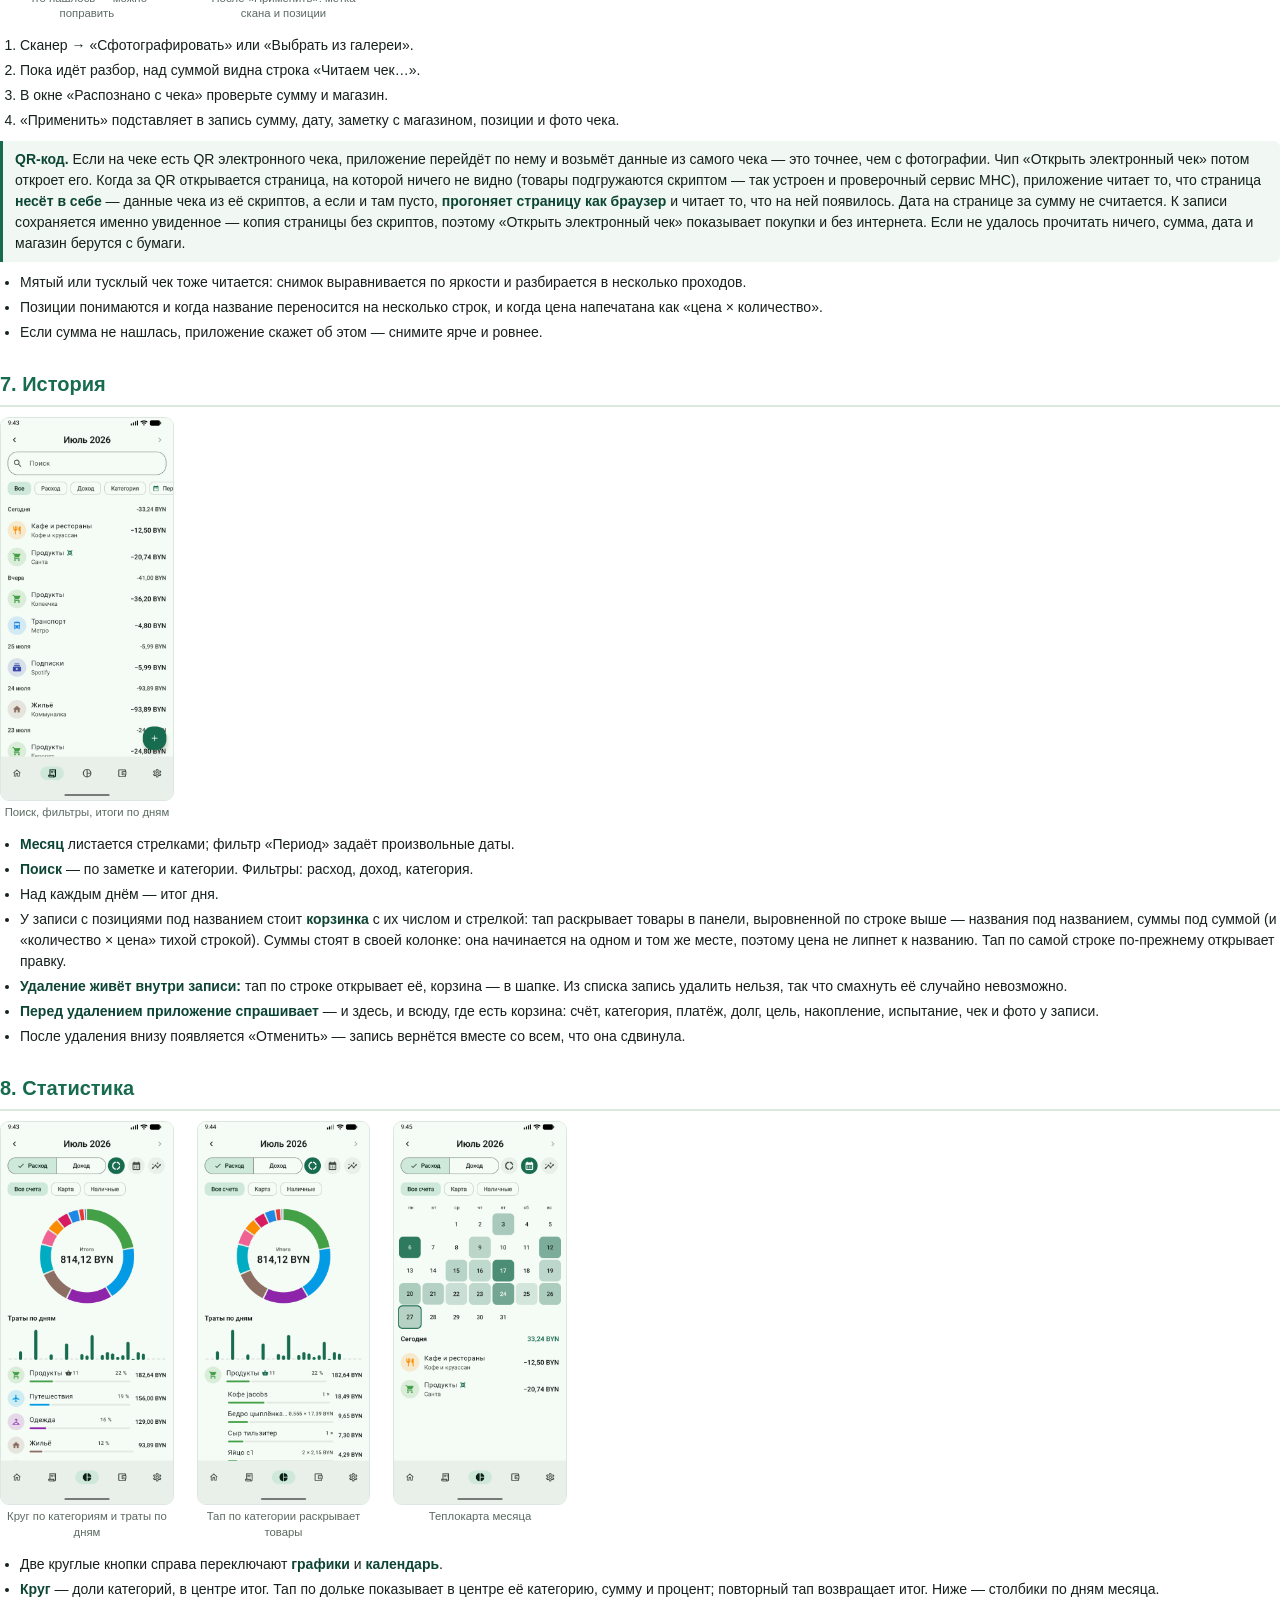
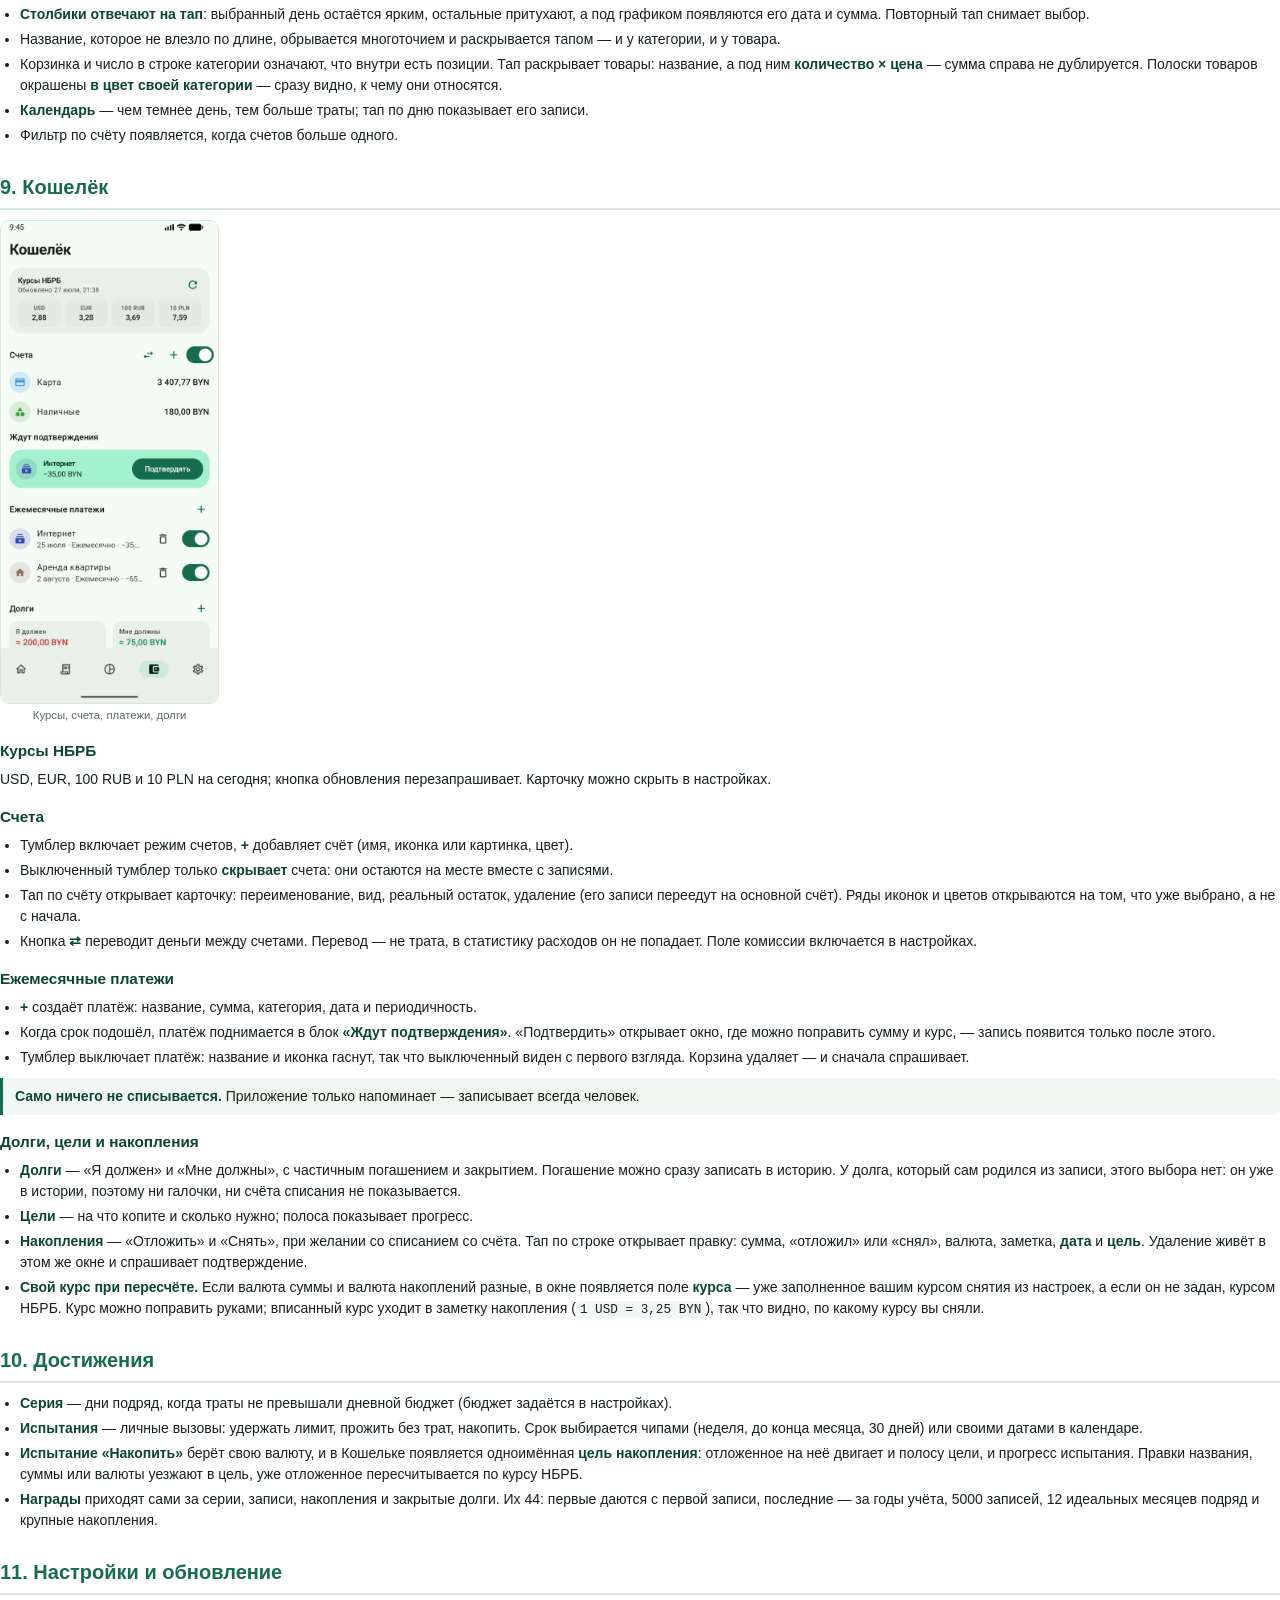
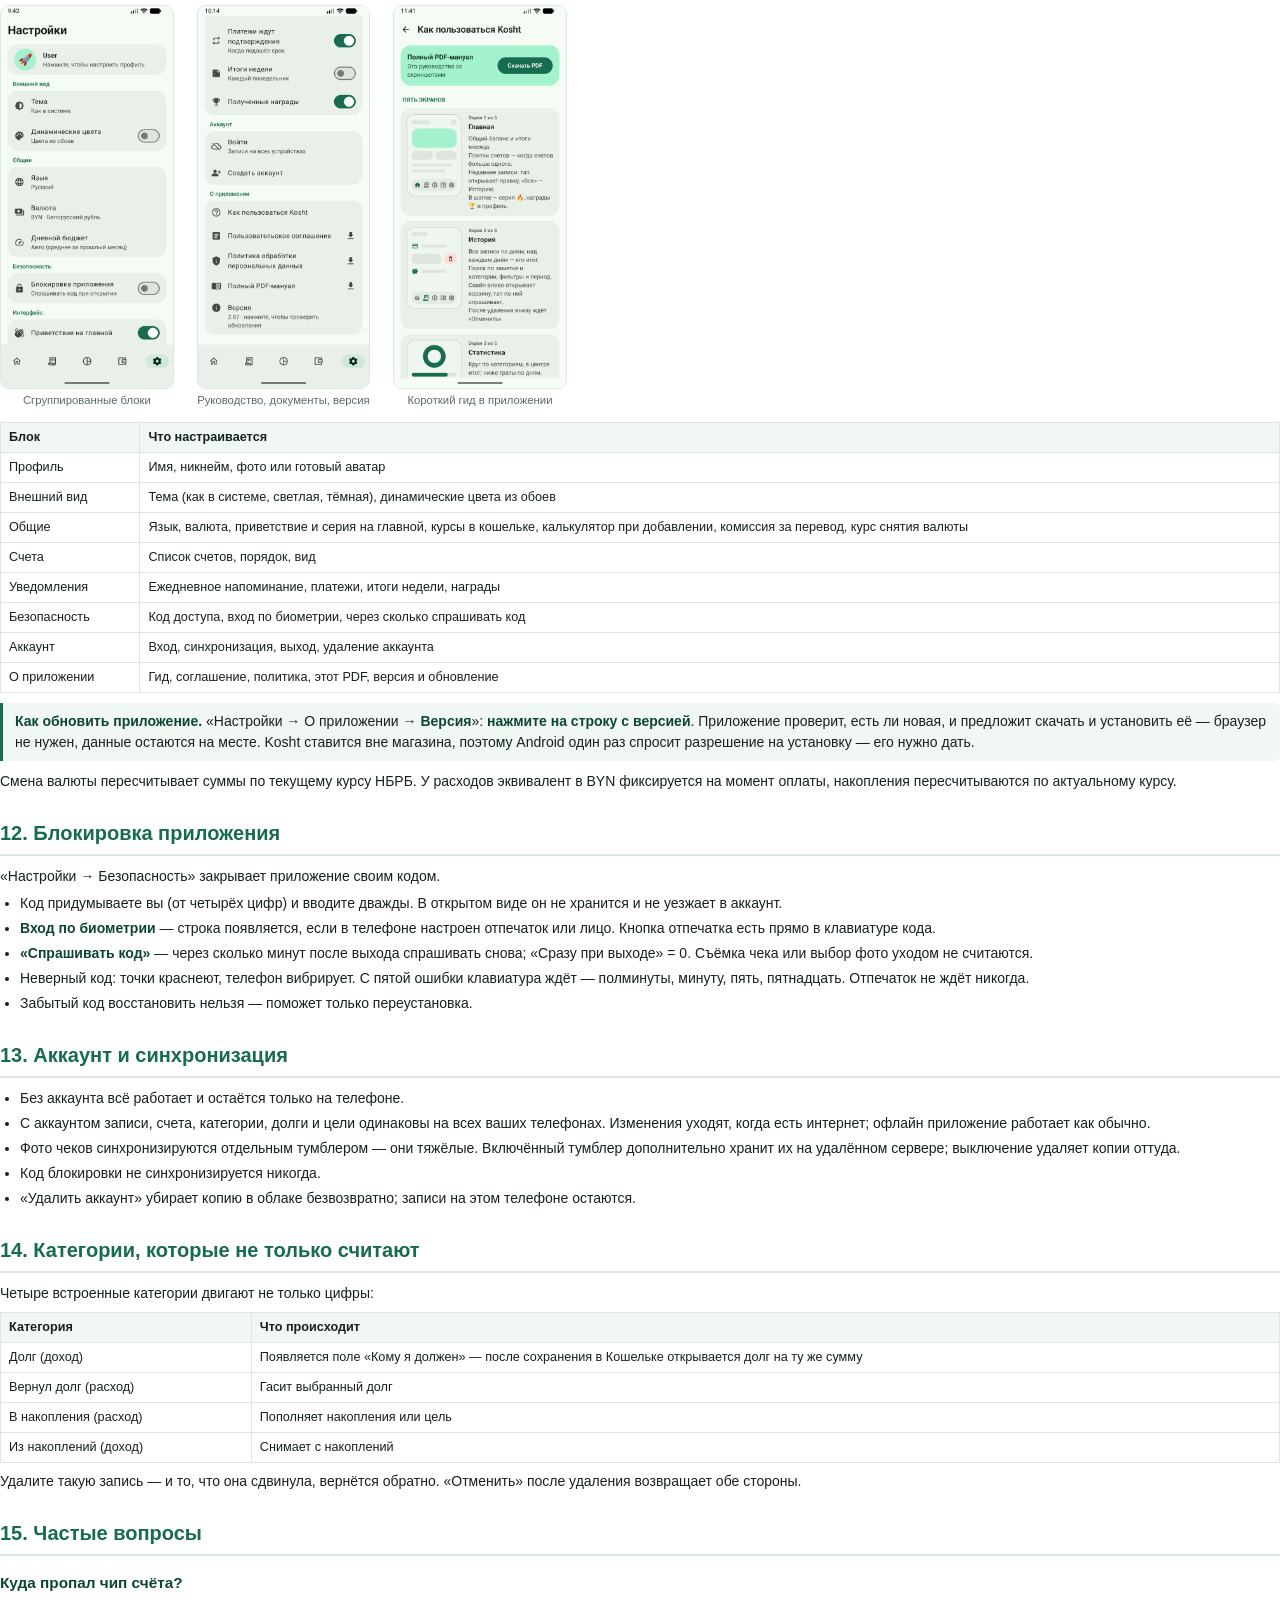
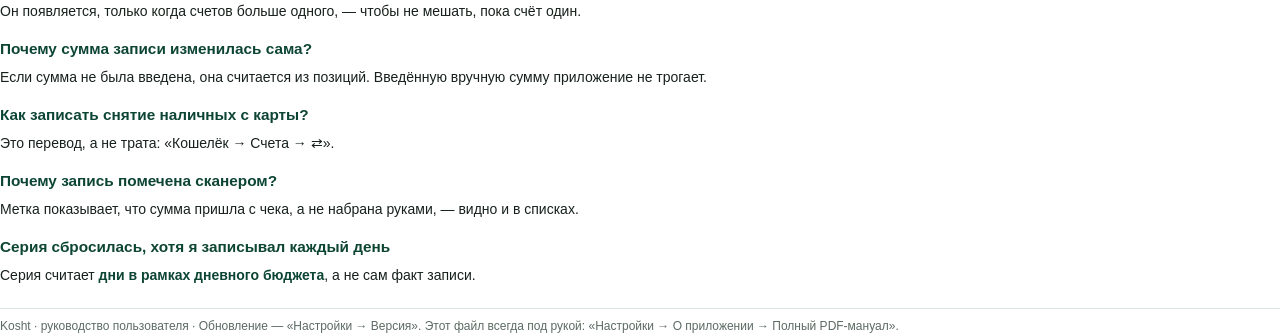
==== commit 55cbe81d: "Trade the report for a rate of your own, and raise the award ceiling Statistics - The report is gone" ====
--- a/docs/manual.html
+++ b/docs/manual.html
@@ -169,7 +169,7 @@
 <tr><th>Иконка</th><th>Экран</th><th>Что там</th></tr>
 <tr><td><svg class="mi" viewBox="0 0 24 24"><path d="M10 20v-6h4v6h5v-8h3L12 3 2 12h3v8z"/></svg></td><td>Главная</td><td>Баланс, счета, недавние записи, кнопка +</td></tr>
 <tr><td><svg class="mi" viewBox="0 0 24 24"><path d="M19.5 3.5 18 2l-1.5 1.5L15 2l-1.5 1.5L12 2l-1.5 1.5L9 2 7.5 3.5 6 2v14H3v3c0 1.66 1.34 3 3 3h12c1.66 0 3-1.34 3-3V2l-1.5 1.5zM19 19c0 .55-.45 1-1 1s-1-.45-1-1v-3H8V5h11v14z"/></svg></td><td>История</td><td>Все записи, поиск, фильтры, удаление</td></tr>
-<tr><td><svg class="mi" viewBox="0 0 24 24"><path d="M11 2v20c-5.07-.5-9-4.79-9-10s3.93-9.5 9-10zm2.03 0v8.99H22c-.47-4.74-4.24-8.52-8.97-8.99zm0 11.01V22c4.74-.47 8.5-4.25 8.97-8.99h-8.97z"/></svg></td><td>Статистика</td><td>Графики, календарь, отчёт за период</td></tr>
+<tr><td><svg class="mi" viewBox="0 0 24 24"><path d="M11 2v20c-5.07-.5-9-4.79-9-10s3.93-9.5 9-10zm2.03 0v8.99H22c-.47-4.74-4.24-8.52-8.97-8.99zm0 11.01V22c4.74-.47 8.5-4.25 8.97-8.99h-8.97z"/></svg></td><td>Статистика</td><td>Графики по категориям и дням, календарь</td></tr>
 <tr><td><svg class="mi" viewBox="0 0 24 24"><path d="M21 18v1c0 1.1-.9 2-2 2H5c-1.11 0-2-.9-2-2V5c0-1.1.89-2 2-2h14c1.1 0 2 .9 2 2v1h-9c-1.11 0-2 .9-2 2v8c0 1.1.89 2 2 2h9zm-9-2h10V8H12v8zm4-2.5c-.83 0-1.5-.67-1.5-1.5s.67-1.5 1.5-1.5 1.5.67 1.5 1.5-.67 1.5-1.5 1.5z"/></svg></td><td>Кошелёк</td><td>Курсы, счета, платежи, долги, цели, накопления</td></tr>
 <tr><td><svg class="mi" viewBox="0 0 24 24"><path d="M19.14 12.94c.04-.3.06-.61.06-.94 0-.32-.02-.64-.07-.94l2.03-1.58c.18-.14.23-.41.12-.61l-1.92-3.32c-.12-.22-.37-.29-.59-.22l-2.39.96c-.5-.38-1.03-.7-1.62-.94l-.36-2.54c-.04-.24-.24-.41-.48-.41h-3.84c-.24 0-.43.17-.47.41l-.36 2.54c-.59.24-1.13.57-1.62.94l-2.39-.96c-.22-.08-.47 0-.59.22L2.74 8.87c-.12.21-.08.47.12.61l2.03 1.58c-.05.3-.09.63-.09.94s.02.64.07.94l-2.03 1.58c-.18.14-.23.41-.12.61l1.92 3.32c.12.22.37.29.59.22l2.39-.96c.5.38 1.03.7 1.62.94l.36 2.54c.05.24.24.41.48.41h3.84c.24 0 .44-.17.47-.41l.36-2.54c.59-.24 1.13-.56 1.62-.94l2.39.96c.22.08.47 0 .59-.22l1.92-3.32c.12-.22.07-.47-.12-.61l-2.01-1.58zM12 15.6c-1.98 0-3.6-1.62-3.6-3.6s1.62-3.6 3.6-3.6 3.6 1.62 3.6 3.6-1.62 3.6-3.6 3.6z"/></svg></td><td>Настройки</td><td>Профиль, вид, валюта, безопасность, обновление</td></tr>
 </table>
@@ -206,7 +206,9 @@
 <ol>
   <li>Нажмите <b>+</b> на Главной или в Истории.</li>
   <li>Наберите сумму: калькулятор открывается сразу. Можно считать — <code>12,50+3,90</code>;
-      пока действие не завершено, большая кнопка показывает «=». «Применить» переносит результат в запись.</li>
+      пока действие не завершено, большая кнопка показывает «=». «Применить» переносит результат в запись.
+      Знаков после запятой можно набрать сколько нужно — например, цену за килограмм <code>4,375</code>;
+      в сумму записи результат придёт округлённым до копеек.</li>
   <li>Выберите категорию в карусели. Кружок «Новая» создаёт свою: имя, иконка или картинка из галереи, цвет.
       Удержание и перетаскивание меняет порядок категорий во всём приложении.
       Правка открывает окно на том, что уже выбрано: ряды иконок и цветов прокручены
@@ -220,6 +222,11 @@
   <li><b>Чип счёта</b> появляется, когда счетов больше одного, и новая запись начинается
       с того счёта, на котором была прошлая.</li>
   <li><b>Кнопки справа от заметки</b> — скан чека и фото к записи.</li>
+  <li><b>«В накопления»</b> — под каруселью появляются ваши незакрытые цели. Выбранная цель
+      получает пополнение сразу при сохранении: одна запись вместо записи и отдельного «Отложить».
+      Если цель в другой валюте, сумма пересчитается — по вашему курсу снятия, если он задан.</li>
+  <li><b>«Возврат долга»</b> — так же появляются долги, которые вы должны. Выбранный долг
+      уменьшится на сумму записи (или закроется), и удаление записи вернёт его обратно.</li>
   <li>При правке записи в шапке появляется <b>корзина</b>: она спрашивает подтверждение,
       а после удаления внизу ещё ждёт «Отменить».</li>
 </ul>
@@ -295,21 +302,20 @@
   <figure><img src="screenshots/ru/stats.png" alt="Графики"><figcaption>Круг по категориям и траты по дням</figcaption></figure>
   <figure><img src="screenshots/ru/stats-items.png" alt="Позиции"><figcaption>Тап по категории раскрывает товары</figcaption></figure>
   <figure><img src="screenshots/ru/calendar.png" alt="Календарь"><figcaption>Теплокарта месяца</figcaption></figure>
-  <figure><img src="screenshots/ru/report.png" alt="Отчёт"><figcaption>Отчёт за период</figcaption></figure>
-</div>
-<ul>
-  <li>Три круглые кнопки справа переключают <b>графики</b>, <b>календарь</b> и <b>отчёт</b>.</li>
+</div>
+<ul>
+  <li>Две круглые кнопки справа переключают <b>графики</b> и <b>календарь</b>.</li>
   <li><b>Круг</b> — доли категорий, в центре итог. Тап по дольке показывает в центре её
       категорию, сумму и процент; повторный тап возвращает итог. Ниже — столбики по дням месяца.</li>
+  <li><b>Столбики отвечают на тап</b>: выбранный день остаётся ярким, остальные притухают,
+      а под графиком появляются его дата и сумма. Повторный тап снимает выбор.</li>
   <li>Название, которое не влезло по длине, обрывается многоточием и раскрывается тапом —
       и у категории, и у товара.</li>
   <li>Корзинка и число в строке категории означают, что внутри есть позиции.
-      Тап раскрывает товары: сумма, количество, цена за штуку. Суммы товаров стоят
-      в такой же колонке, как и в раскрытом чеке. Полоски товаров окрашены
-      <b>в цвет своей категории</b> — сразу видно, к чему они относятся.</li>
+      Тап раскрывает товары: название, а под ним <b>количество × цена</b> — сумма справа
+      не дублируется. Полоски товаров окрашены <b>в цвет своей категории</b> —
+      сразу видно, к чему они относятся.</li>
   <li><b>Календарь</b> — чем темнее день, тем больше траты; тап по дню показывает его записи.</li>
-  <li><b>Отчёт</b> — неделя, месяц, квартал или год: итоги, сравнение с прошлым периодом,
-      самая крупная категория и подсказки. Набор строк настраивается в «Настройки → Отчёт».</li>
   <li>Фильтр по счёту появляется, когда счетов больше одного.</li>
 </ul>
 
@@ -322,8 +328,7 @@
 <h3>Счета</h3>
 <ul>
   <li>Тумблер включает режим счетов, <b>+</b> добавляет счёт (имя, иконка или картинка, цвет).</li>
-  <li>Выключенный тумблер только <b>скрывает</b> счета: они остаются на месте вместе с записями,
-      и в блоке об этом говорит подсказка.</li>
+  <li>Выключенный тумблер только <b>скрывает</b> счета: они остаются на месте вместе с записями.</li>
   <li>Тап по счёту открывает карточку: переименование, вид, реальный остаток, удаление
       (его записи переедут на основной счёт). Ряды иконок и цветов открываются на том,
       что уже выбрано, а не с начала.</li>
@@ -348,6 +353,10 @@
   <li><b>Накопления</b> — «Отложить» и «Снять», при желании со списанием со счёта.
       Тап по строке открывает правку: сумма, «отложил» или «снял», валюта, заметка,
       <b>дата</b> и <b>цель</b>. Удаление живёт в этом же окне и спрашивает подтверждение.</li>
+  <li><b>Свой курс при пересчёте.</b> Если валюта суммы и валюта накоплений разные, в окне
+      появляется поле <b>курса</b> — уже заполненное вашим курсом снятия из настроек, а если он
+      не задан, курсом НБРБ. Курс можно поправить руками; вписанный курс уходит в заметку
+      накопления (<code>1 USD = 3,25 BYN</code>), так что видно, по какому курсу вы сняли.</li>
 </ul>
 
 <h2>10. Достижения</h2>
@@ -358,7 +367,9 @@
   <li><b>Испытание «Накопить»</b> берёт свою валюту, и в Кошельке появляется одноимённая
       <b>цель накопления</b>: отложенное на неё двигает и полосу цели, и прогресс испытания.
       Правки названия, суммы или валюты уезжают в цель, уже отложенное пересчитывается по курсу НБРБ.</li>
-  <li><b>Награды</b> приходят сами за серии, записи, накопления и закрытые долги.</li>
+  <li><b>Награды</b> приходят сами за серии, записи, накопления и закрытые долги.
+      Их 44: первые даются с первой записи, последние — за годы учёта, 5000 записей,
+      12 идеальных месяцев подряд и крупные накопления.</li>
 </ul>
 
 <h2>11. Настройки и обновление</h2>
@@ -371,9 +382,8 @@
 <tr><th>Блок</th><th>Что настраивается</th></tr>
 <tr><td>Профиль</td><td>Имя, никнейм, фото или готовый аватар</td></tr>
 <tr><td>Внешний вид</td><td>Тема (как в системе, светлая, тёмная), динамические цвета из обоев</td></tr>
-<tr><td>Общие</td><td>Язык, валюта, приветствие и серия на главной, курсы в кошельке, калькулятор при добавлении, комиссия за перевод</td></tr>
+<tr><td>Общие</td><td>Язык, валюта, приветствие и серия на главной, курсы в кошельке, калькулятор при добавлении, комиссия за перевод, курс снятия валюты</td></tr>
 <tr><td>Счета</td><td>Список счетов, порядок, вид</td></tr>
-<tr><td>Отчёт</td><td>Период по умолчанию и набор строк отчёта</td></tr>
 <tr><td>Уведомления</td><td>Ежедневное напоминание, платежи, итоги недели, награды</td></tr>
 <tr><td>Безопасность</td><td>Код доступа, вход по биометрии, через сколько спрашивать код</td></tr>
 <tr><td>Аккаунт</td><td>Вход, синхронизация, выход, удаление аккаунта</td></tr>
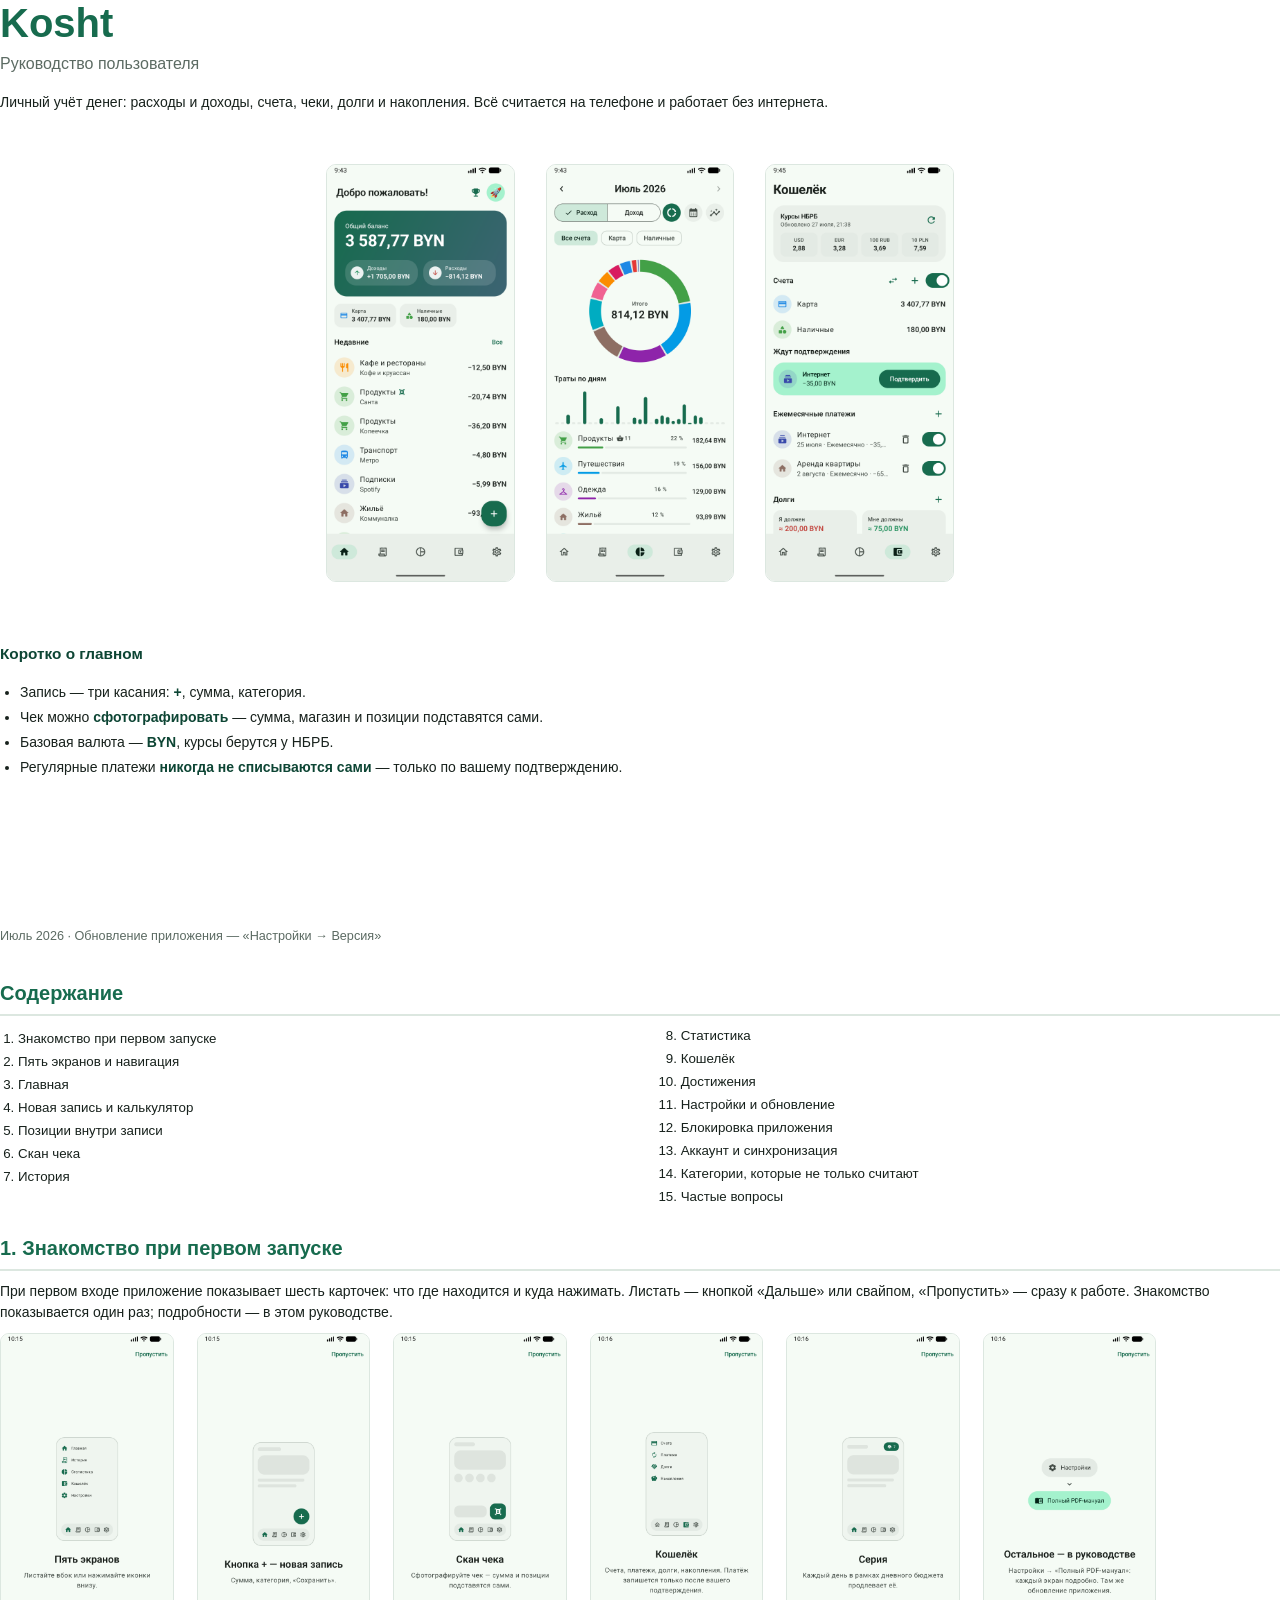
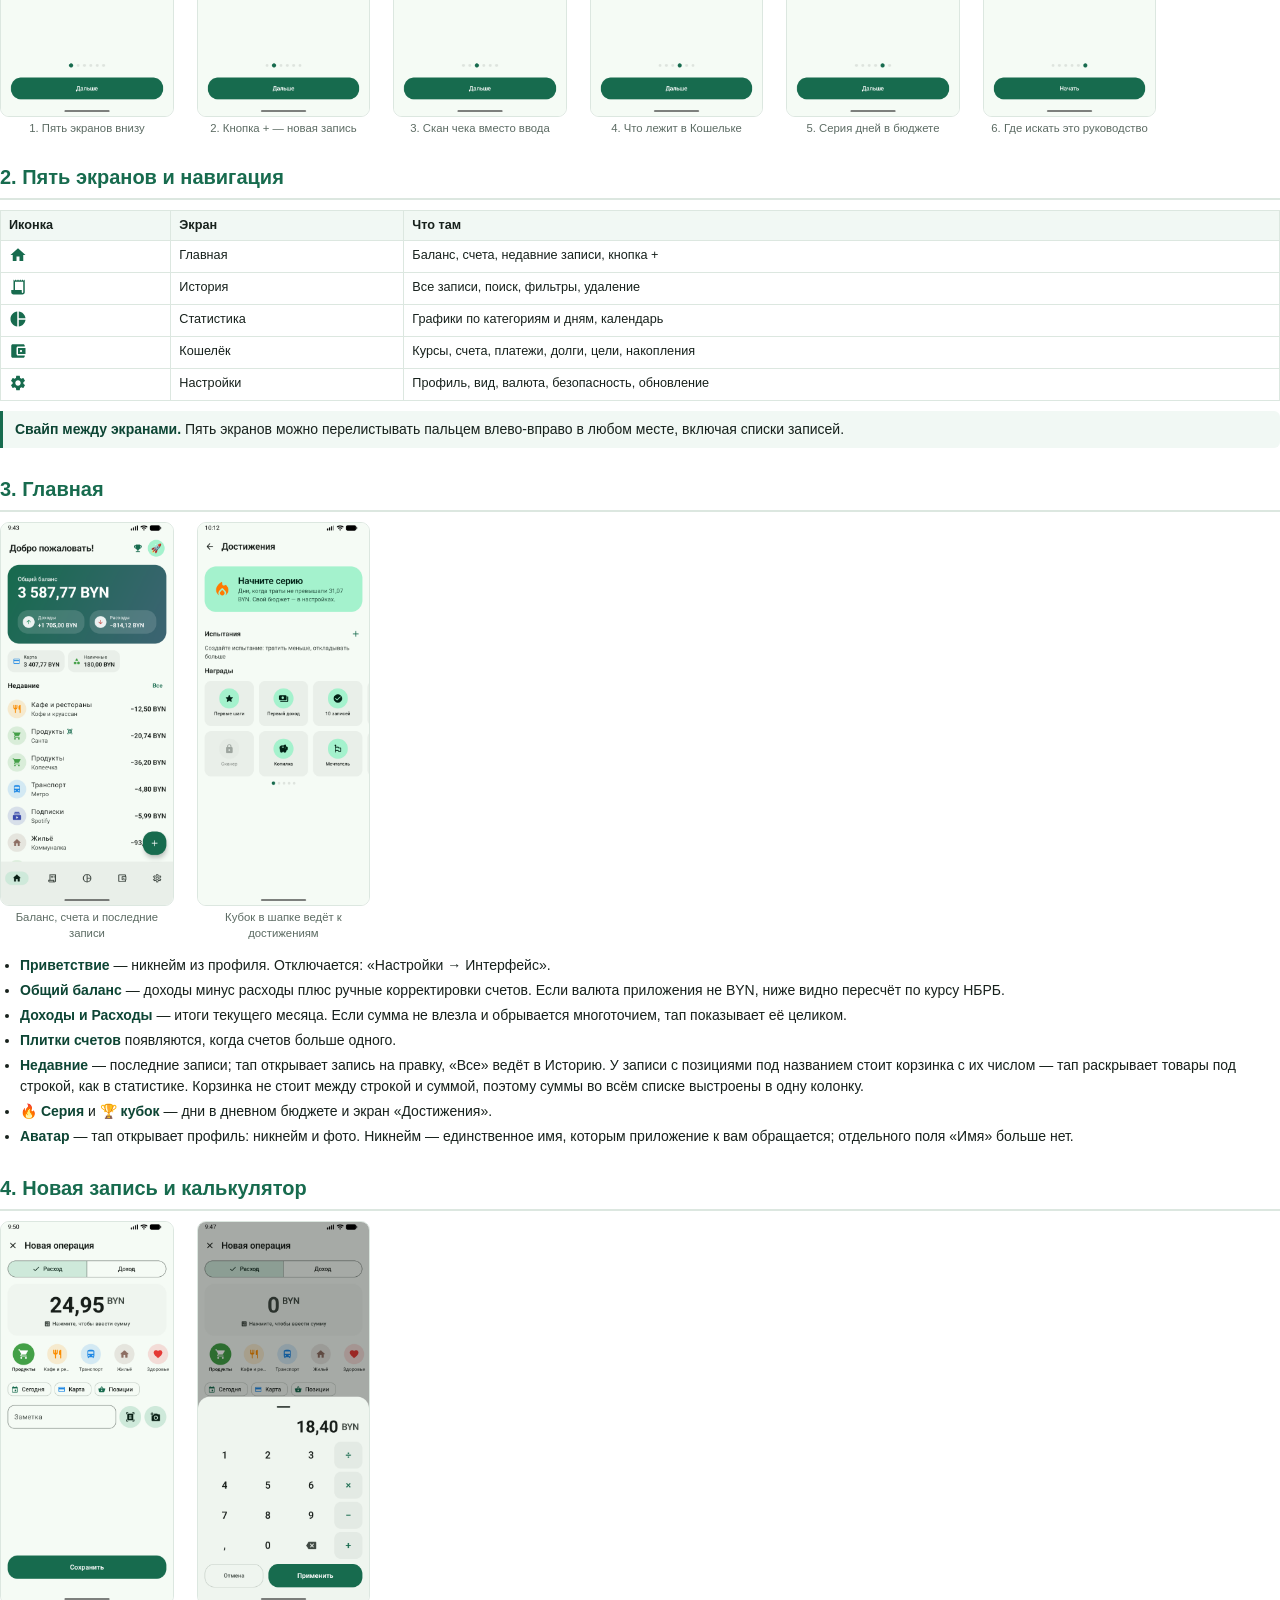
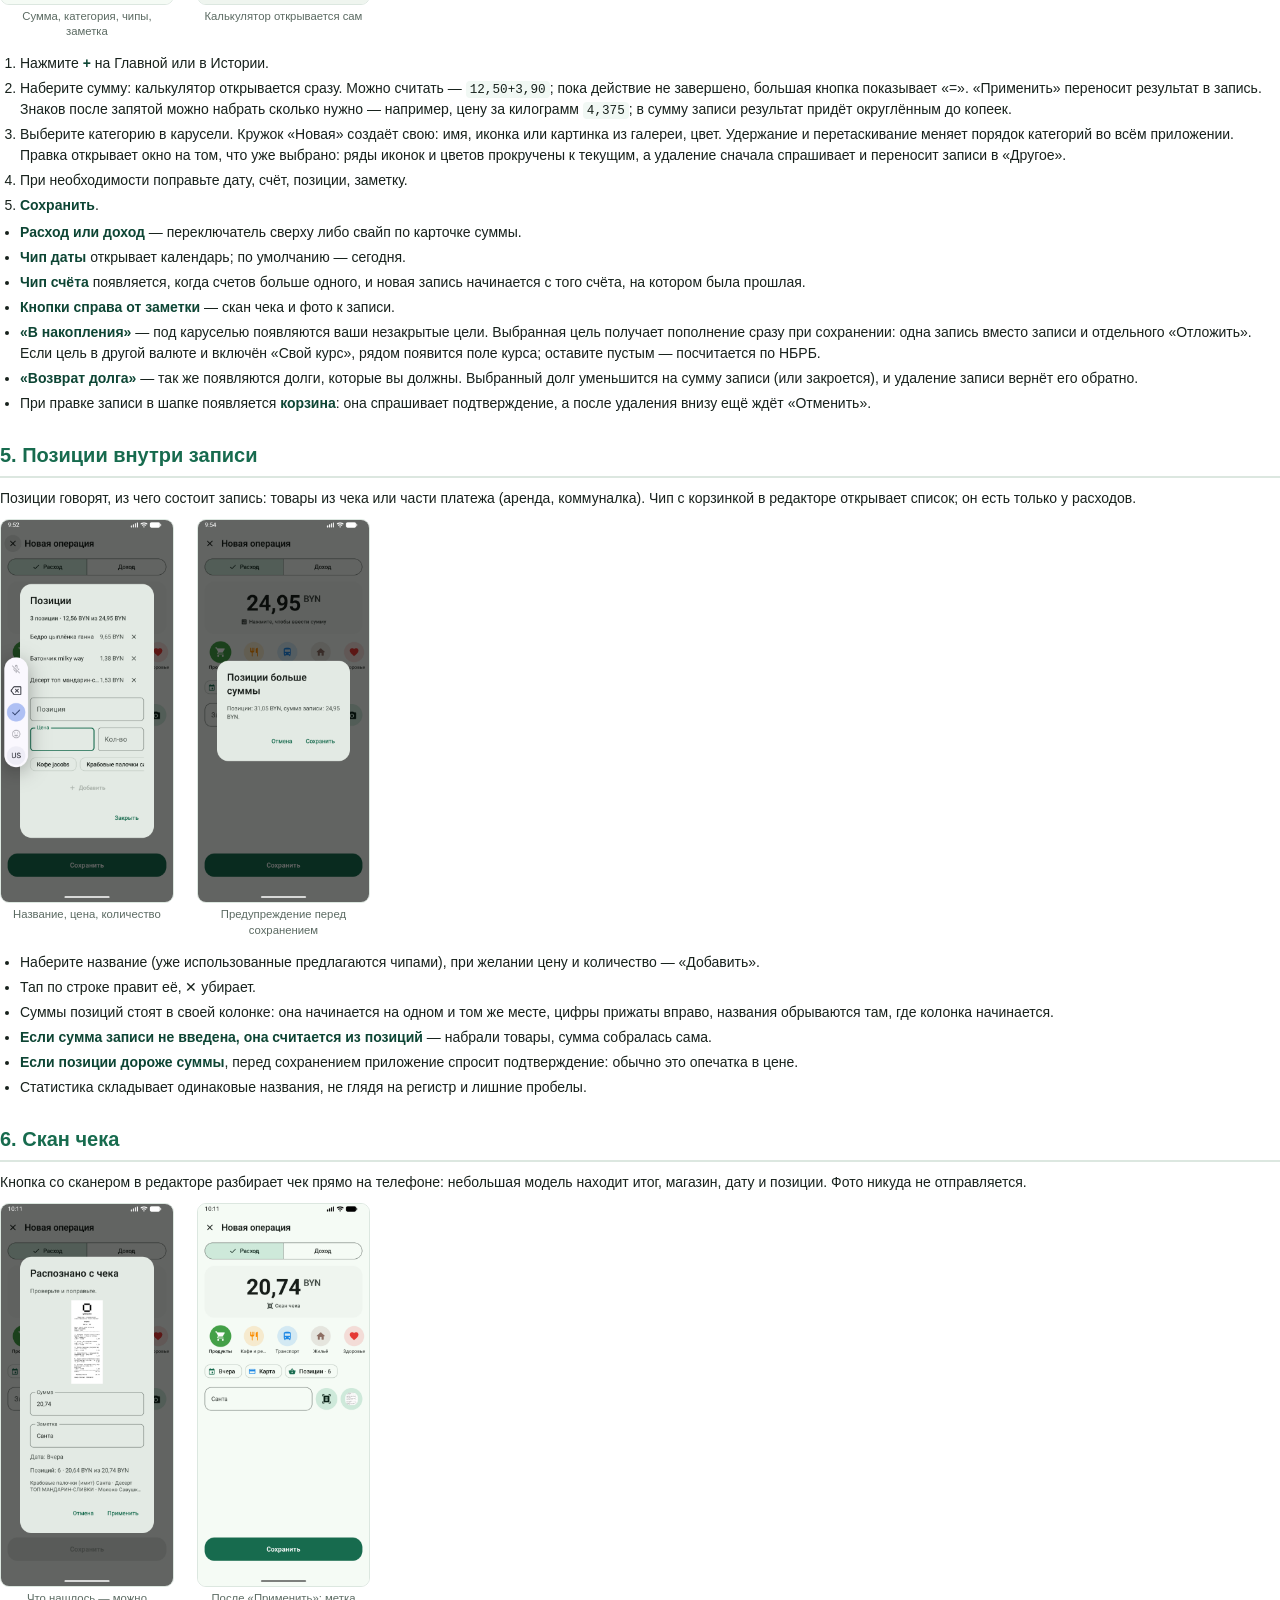
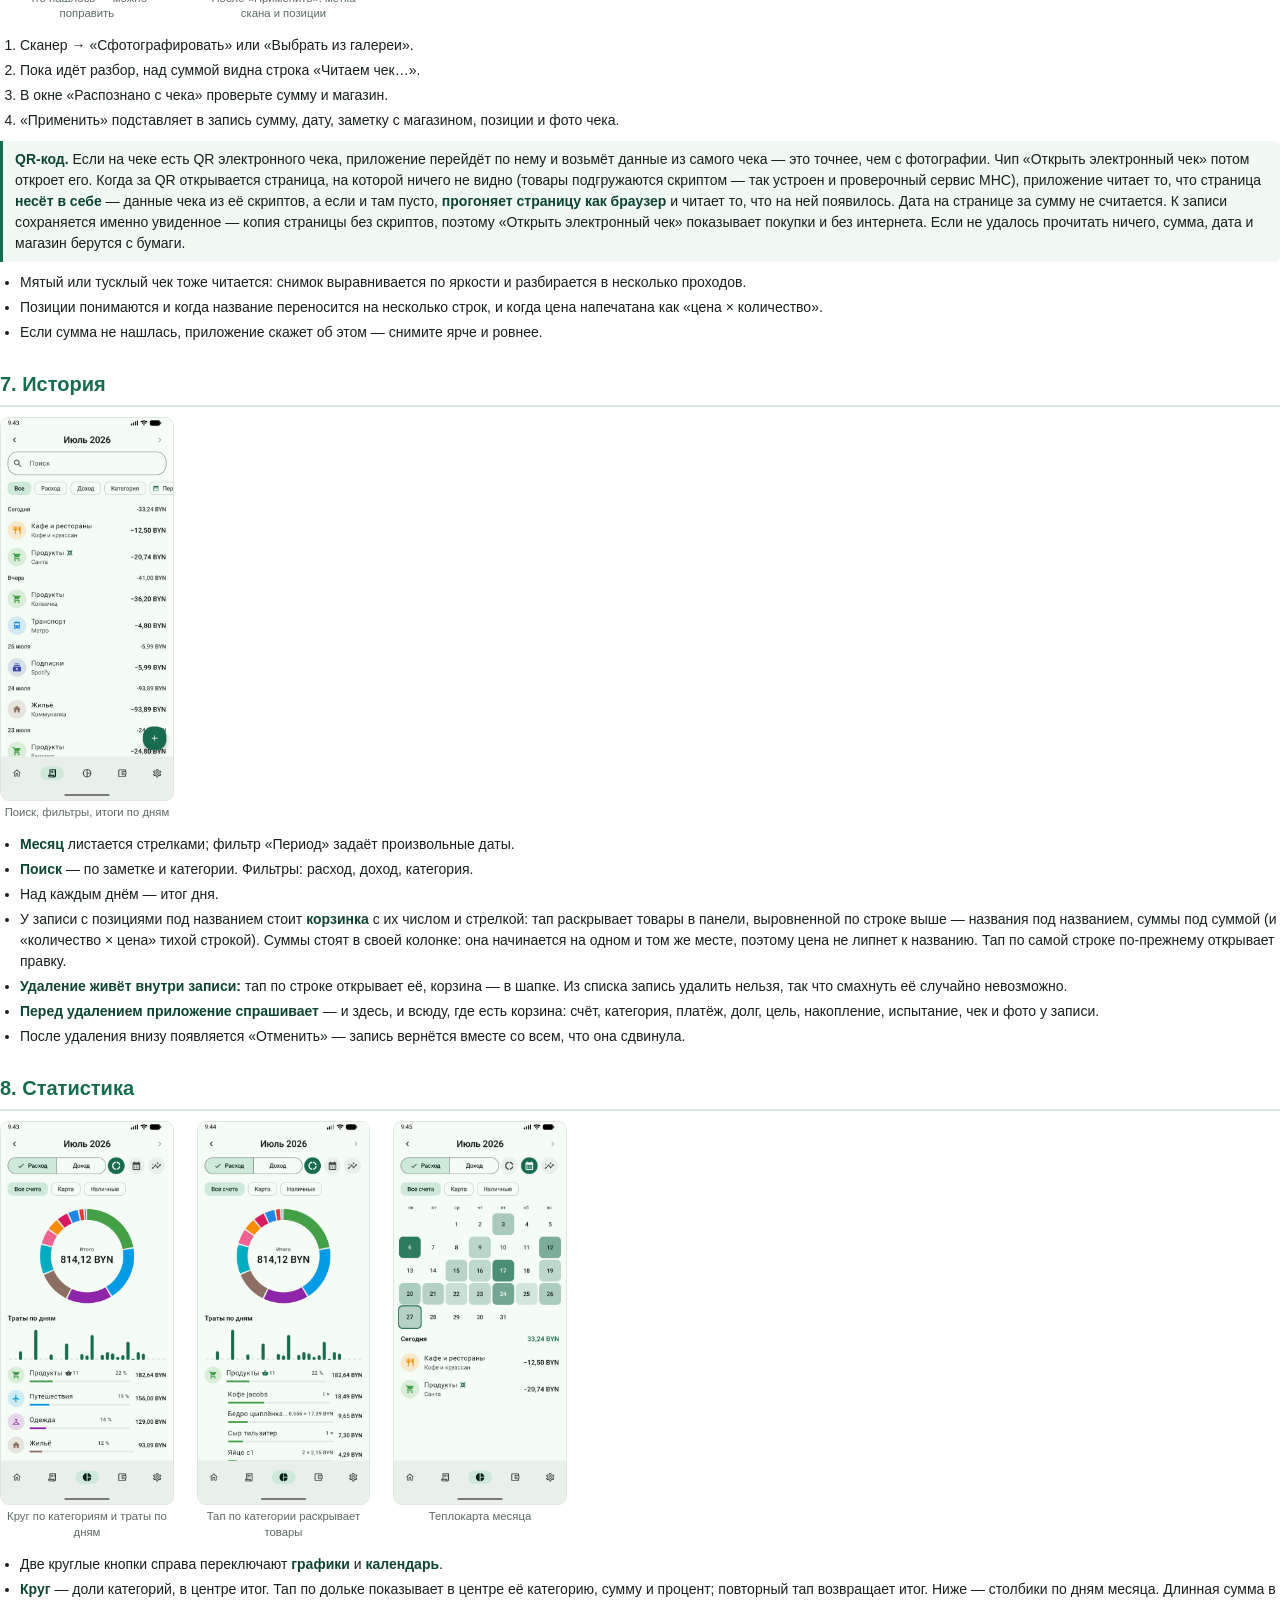
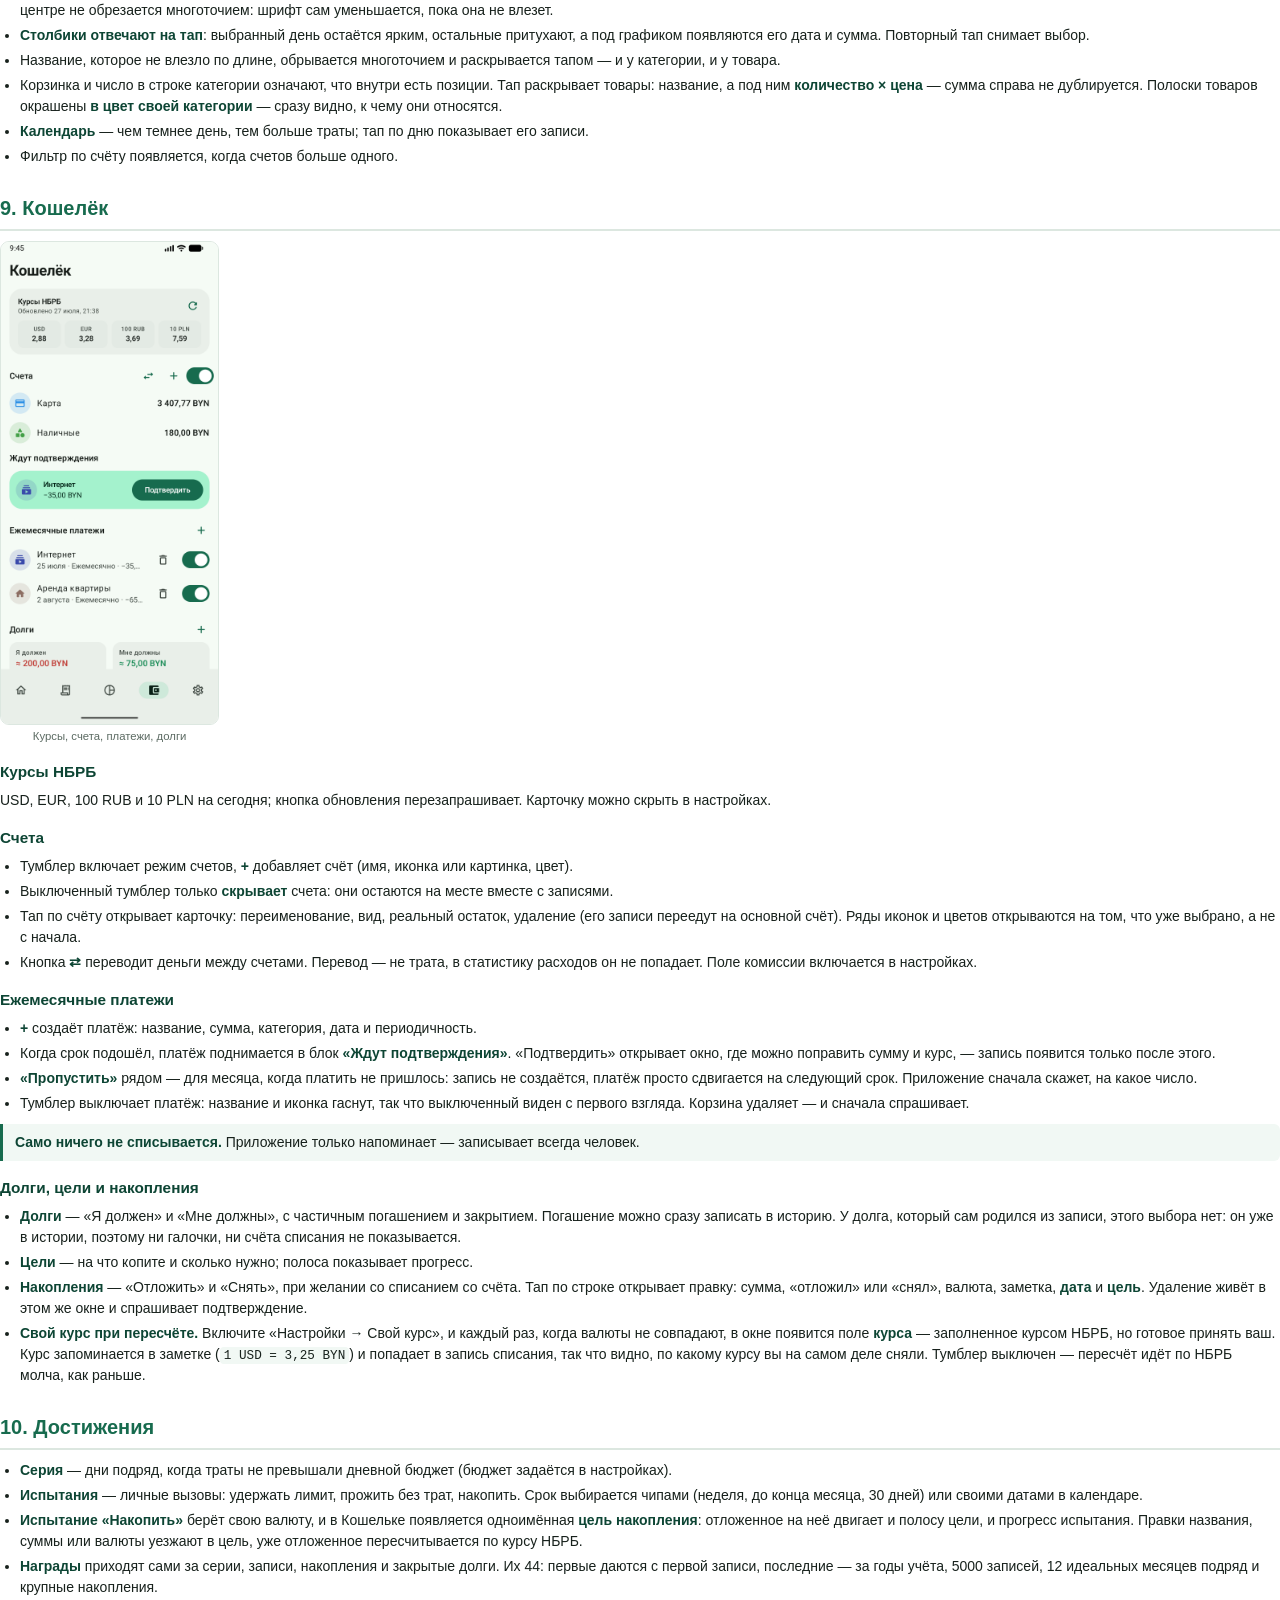
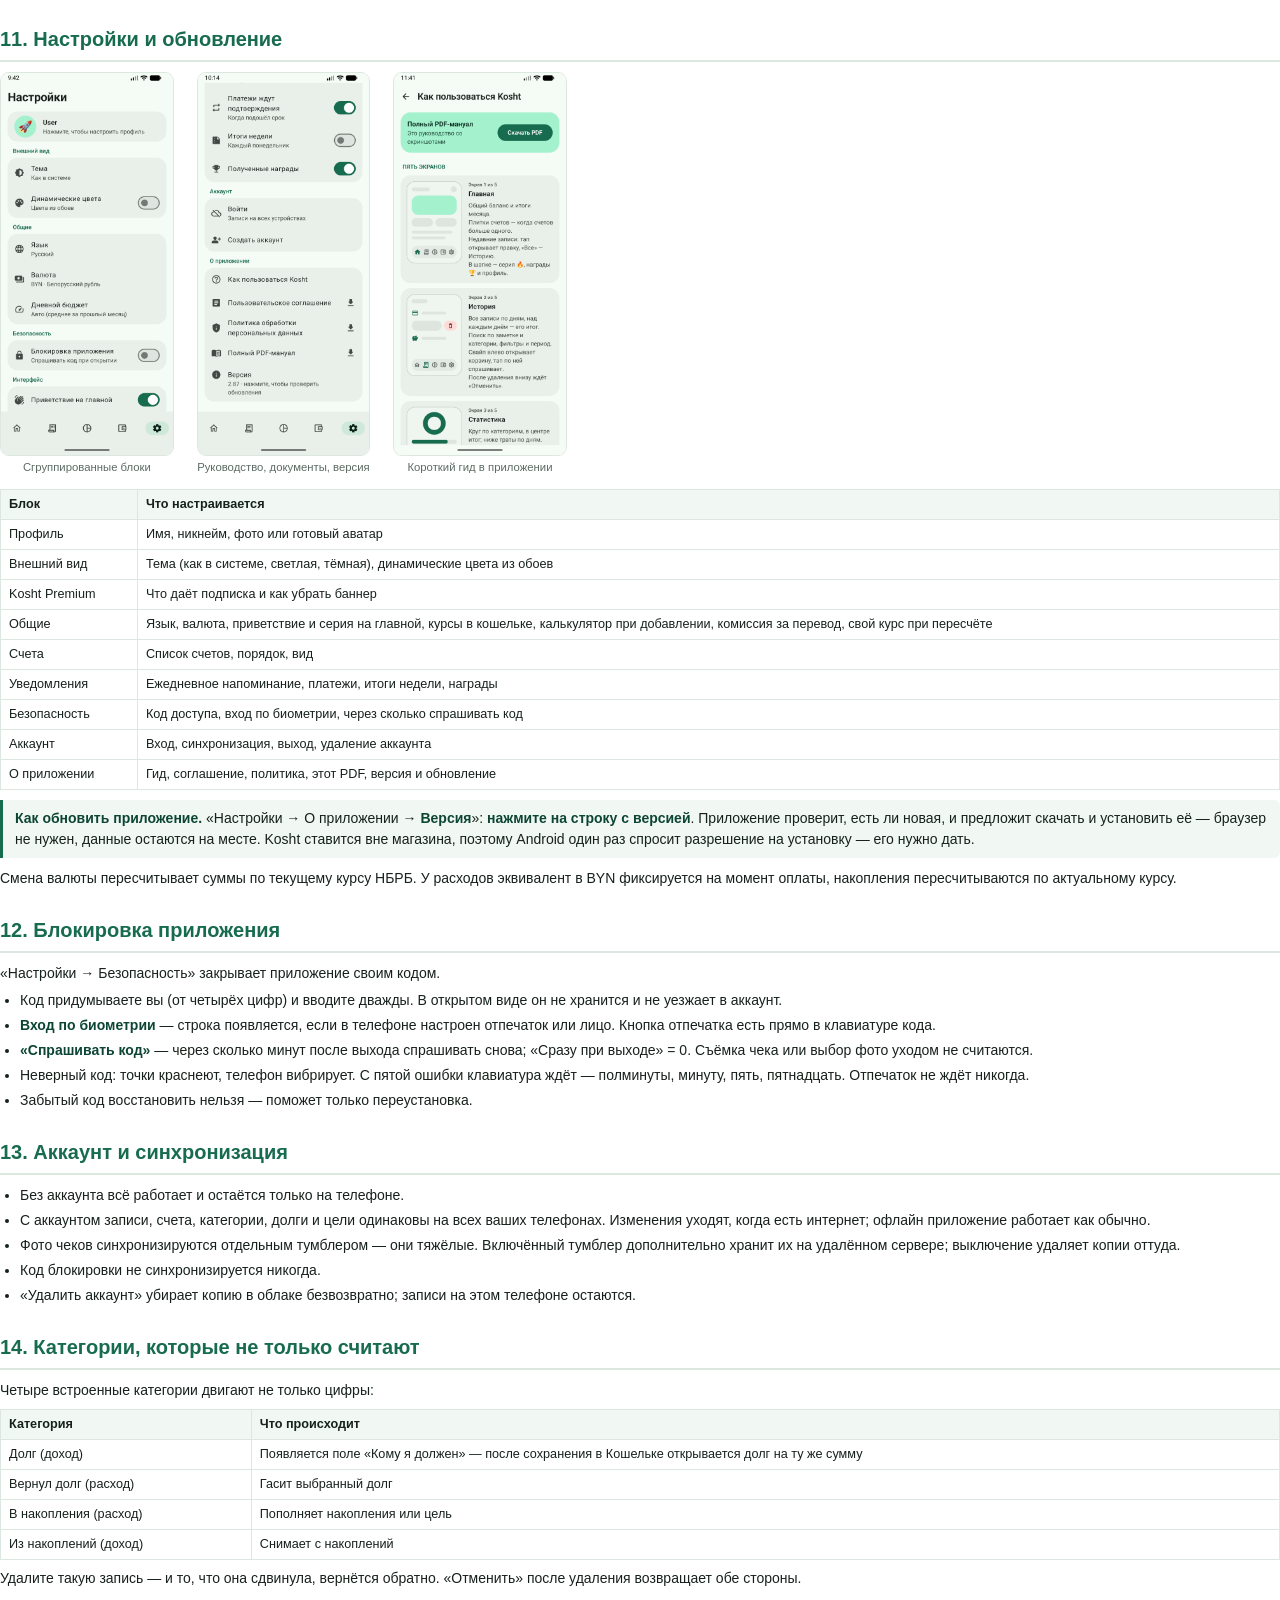
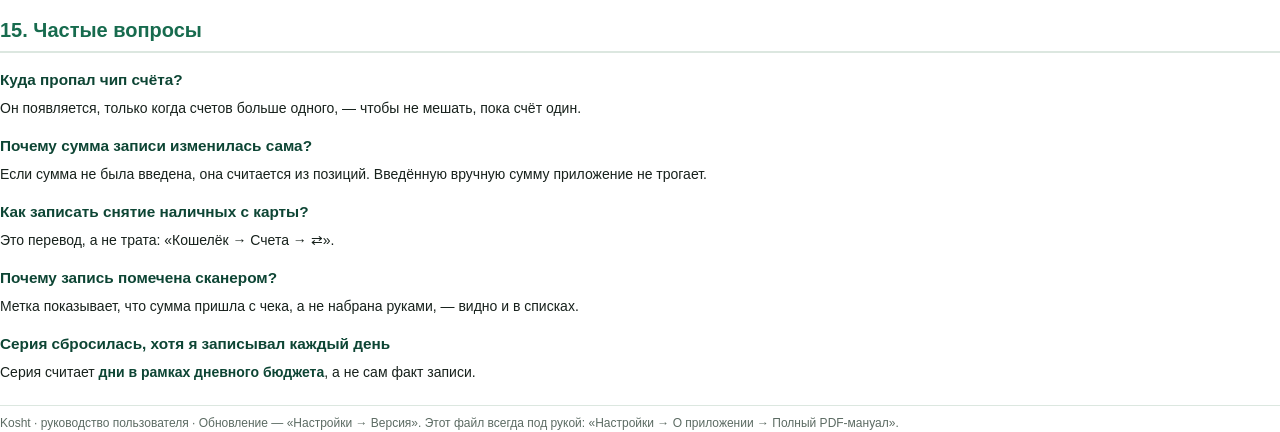
==== commit bb522b34: "Say all of it in both languages, the manual and the guide Strings for Skip and what it moves, the ow" ====
--- a/docs/manual.html
+++ b/docs/manual.html
@@ -224,7 +224,8 @@
   <li><b>Кнопки справа от заметки</b> — скан чека и фото к записи.</li>
   <li><b>«В накопления»</b> — под каруселью появляются ваши незакрытые цели. Выбранная цель
       получает пополнение сразу при сохранении: одна запись вместо записи и отдельного «Отложить».
-      Если цель в другой валюте, сумма пересчитается — по вашему курсу снятия, если он задан.</li>
+      Если цель в другой валюте и включён «Свой курс», рядом появится поле курса;
+      оставите пустым — посчитается по НБРБ.</li>
   <li><b>«Возврат долга»</b> — так же появляются долги, которые вы должны. Выбранный долг
       уменьшится на сумму записи (или закроется), и удаление записи вернёт его обратно.</li>
   <li>При правке записи в шапке появляется <b>корзина</b>: она спрашивает подтверждение,
@@ -306,7 +307,8 @@
 <ul>
   <li>Две круглые кнопки справа переключают <b>графики</b> и <b>календарь</b>.</li>
   <li><b>Круг</b> — доли категорий, в центре итог. Тап по дольке показывает в центре её
-      категорию, сумму и процент; повторный тап возвращает итог. Ниже — столбики по дням месяца.</li>
+      категорию, сумму и процент; повторный тап возвращает итог. Ниже — столбики по дням месяца.
+      Длинная сумма в центре не обрезается многоточием: шрифт сам уменьшается, пока она не влезет.</li>
   <li><b>Столбики отвечают на тап</b>: выбранный день остаётся ярким, остальные притухают,
       а под графиком появляются его дата и сумма. Повторный тап снимает выбор.</li>
   <li>Название, которое не влезло по длине, обрывается многоточием и раскрывается тапом —
@@ -340,6 +342,8 @@
   <li><b>+</b> создаёт платёж: название, сумма, категория, дата и периодичность.</li>
   <li>Когда срок подошёл, платёж поднимается в блок <b>«Ждут подтверждения»</b>.
       «Подтвердить» открывает окно, где можно поправить сумму и курс, — запись появится только после этого.</li>
+  <li><b>«Пропустить»</b> рядом — для месяца, когда платить не пришлось: запись не создаётся,
+      платёж просто сдвигается на следующий срок. Приложение сначала скажет, на какое число.</li>
   <li>Тумблер выключает платёж: название и иконка гаснут, так что выключенный виден с первого взгляда.
       Корзина удаляет — и сначала спрашивает.</li>
 </ul>
@@ -353,10 +357,11 @@
   <li><b>Накопления</b> — «Отложить» и «Снять», при желании со списанием со счёта.
       Тап по строке открывает правку: сумма, «отложил» или «снял», валюта, заметка,
       <b>дата</b> и <b>цель</b>. Удаление живёт в этом же окне и спрашивает подтверждение.</li>
-  <li><b>Свой курс при пересчёте.</b> Если валюта суммы и валюта накоплений разные, в окне
-      появляется поле <b>курса</b> — уже заполненное вашим курсом снятия из настроек, а если он
-      не задан, курсом НБРБ. Курс можно поправить руками; вписанный курс уходит в заметку
-      накопления (<code>1 USD = 3,25 BYN</code>), так что видно, по какому курсу вы сняли.</li>
+  <li><b>Свой курс при пересчёте.</b> Включите «Настройки → Свой курс», и каждый раз, когда
+      валюты не совпадают, в окне появится поле <b>курса</b> — заполненное курсом НБРБ, но
+      готовое принять ваш. Курс запоминается в заметке (<code>1 USD = 3,25 BYN</code>) и
+      попадает в запись списания, так что видно, по какому курсу вы на самом деле сняли.
+      Тумблер выключен — пересчёт идёт по НБРБ молча, как раньше.</li>
 </ul>
 
 <h2>10. Достижения</h2>
@@ -382,7 +387,8 @@
 <tr><th>Блок</th><th>Что настраивается</th></tr>
 <tr><td>Профиль</td><td>Имя, никнейм, фото или готовый аватар</td></tr>
 <tr><td>Внешний вид</td><td>Тема (как в системе, светлая, тёмная), динамические цвета из обоев</td></tr>
-<tr><td>Общие</td><td>Язык, валюта, приветствие и серия на главной, курсы в кошельке, калькулятор при добавлении, комиссия за перевод, курс снятия валюты</td></tr>
+<tr><td>Kosht Premium</td><td>Что даёт подписка и как убрать баннер</td></tr>
+<tr><td>Общие</td><td>Язык, валюта, приветствие и серия на главной, курсы в кошельке, калькулятор при добавлении, комиссия за перевод, свой курс при пересчёте</td></tr>
 <tr><td>Счета</td><td>Список счетов, порядок, вид</td></tr>
 <tr><td>Уведомления</td><td>Ежедневное напоминание, платежи, итоги недели, награды</td></tr>
 <tr><td>Безопасность</td><td>Код доступа, вход по биометрии, через сколько спрашивать код</td></tr>
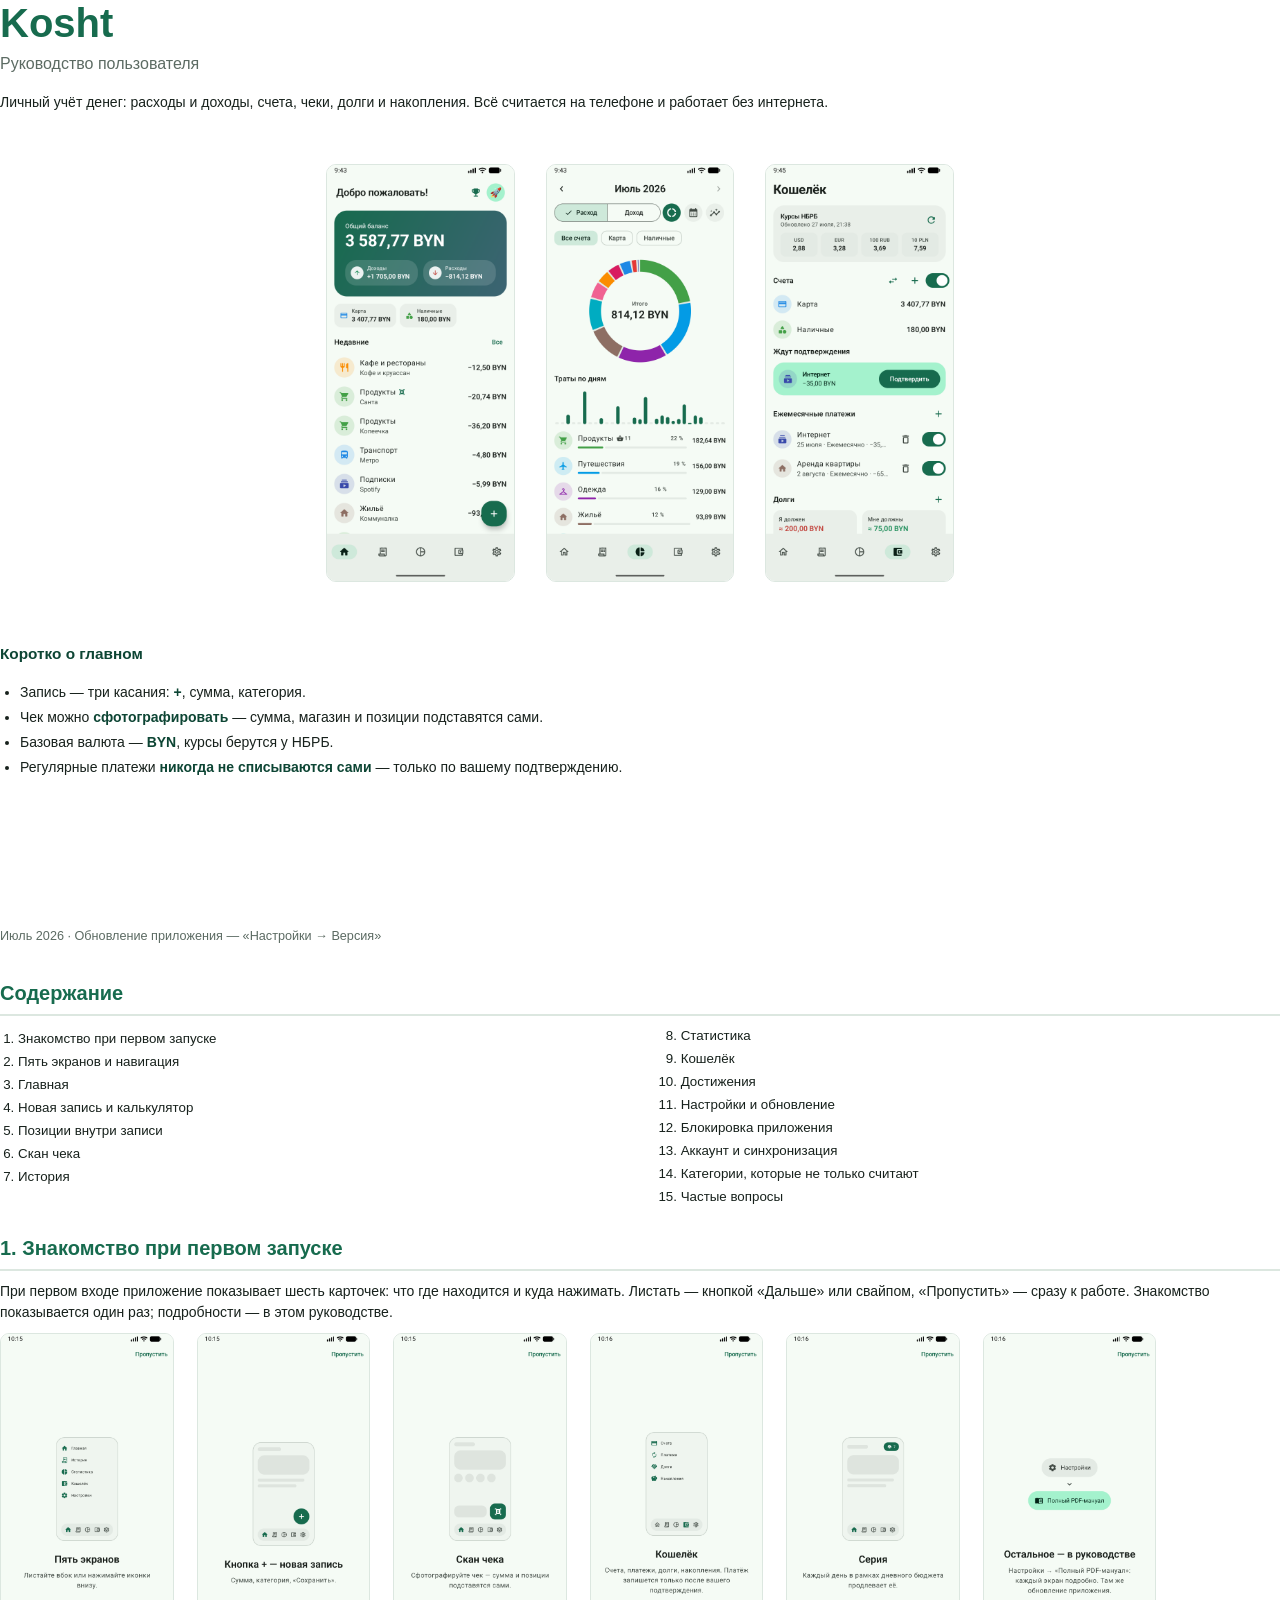
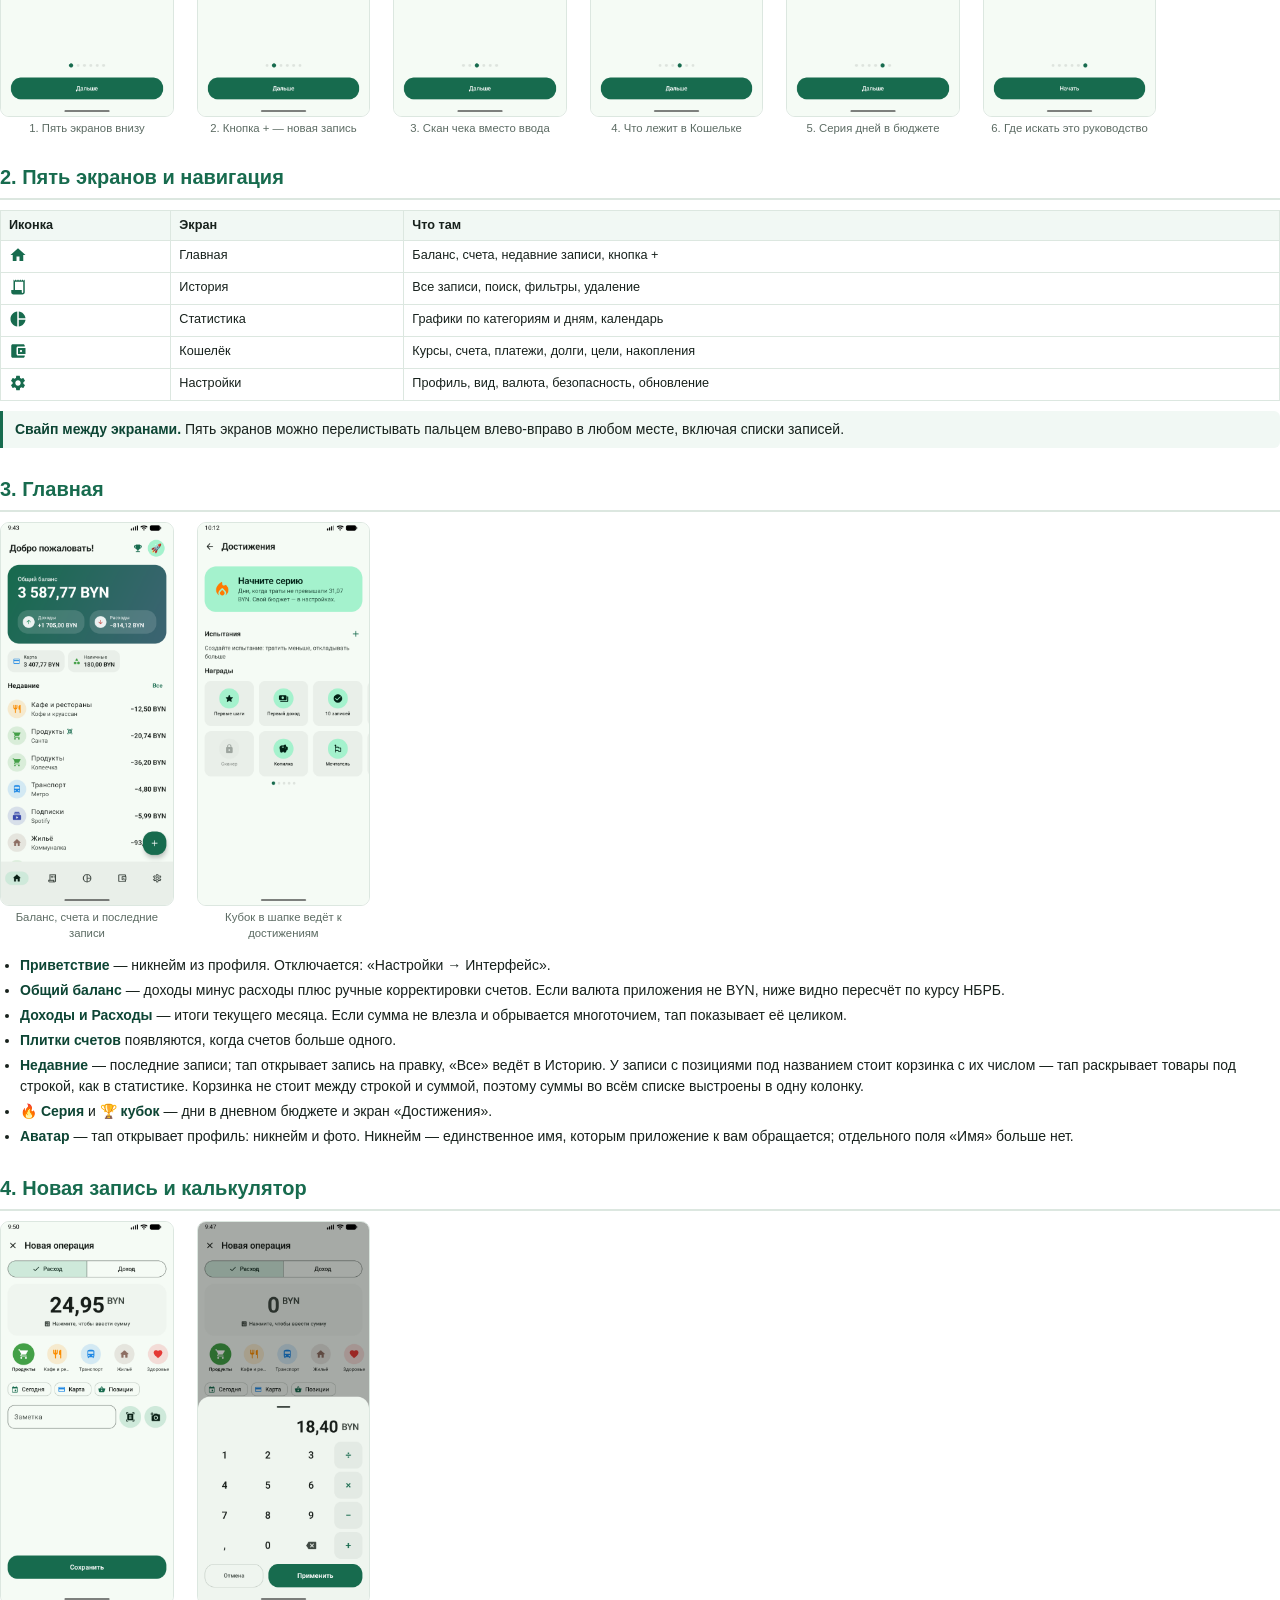
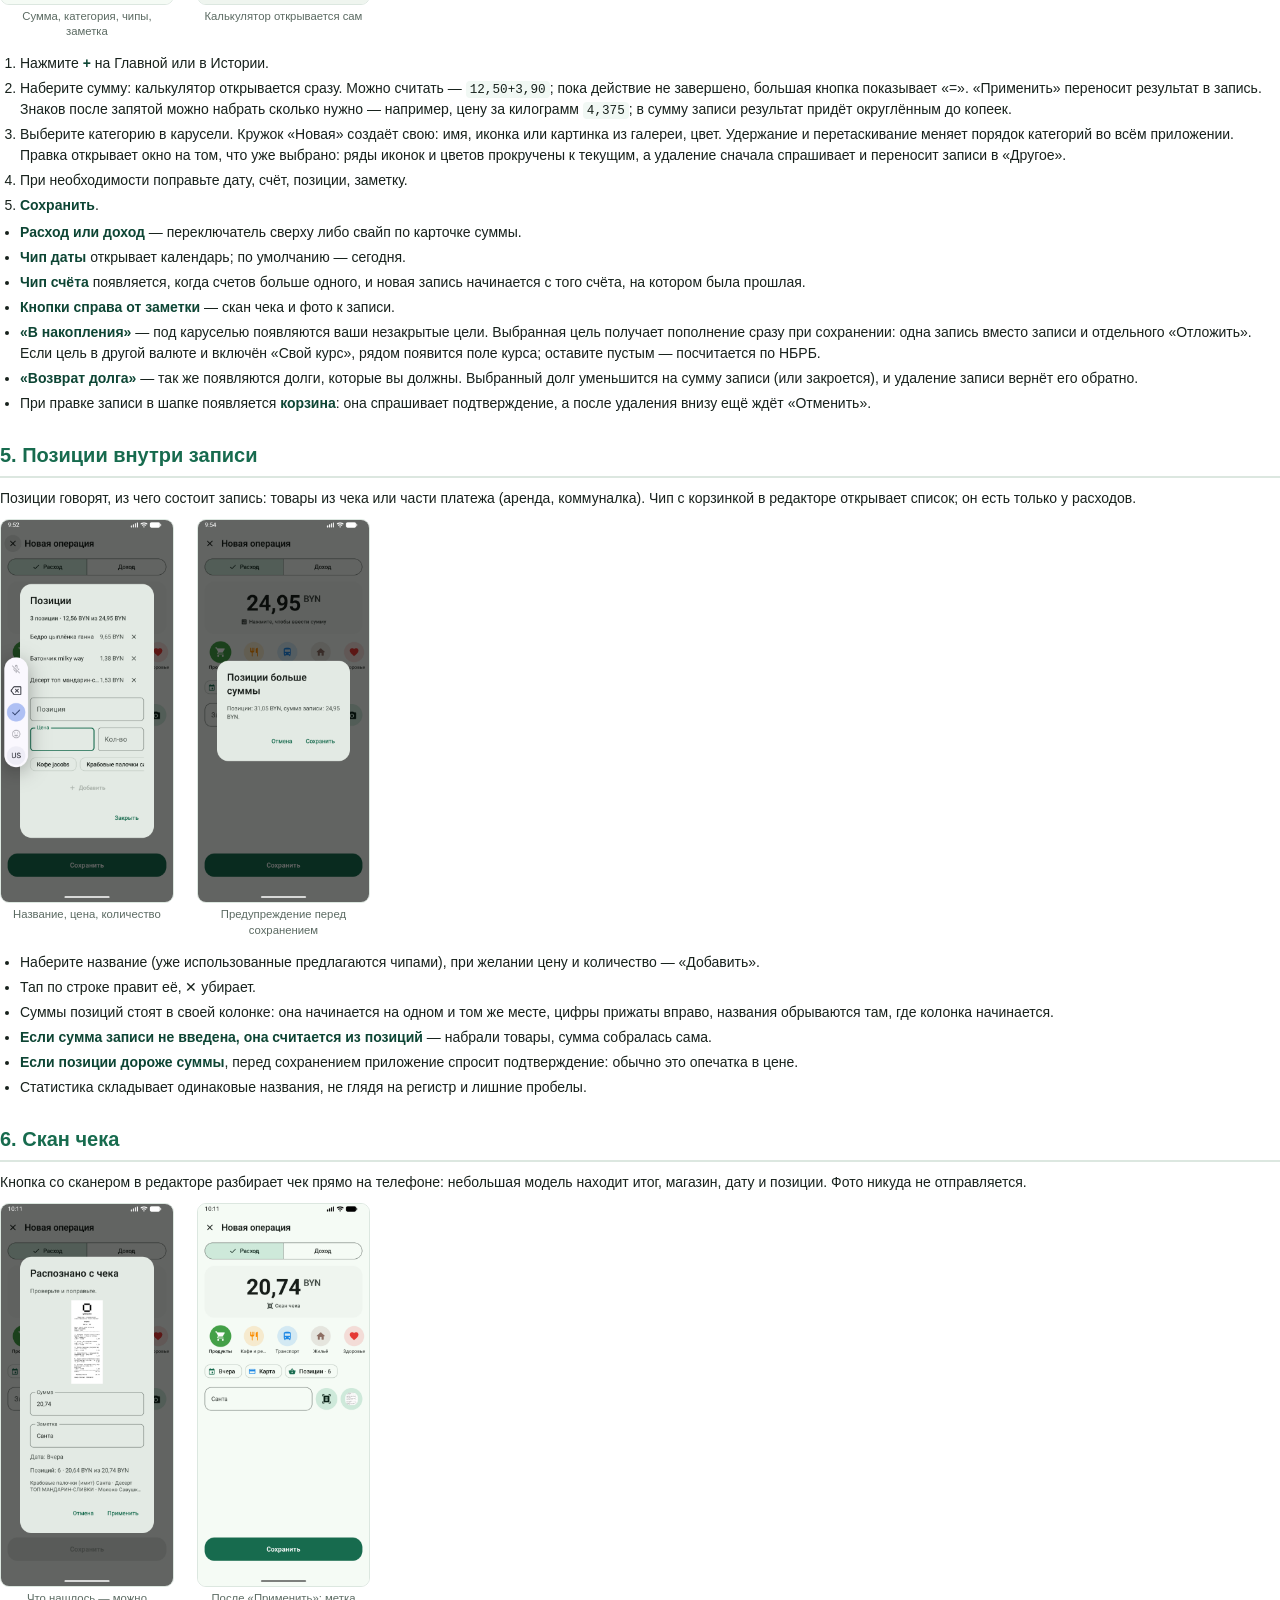
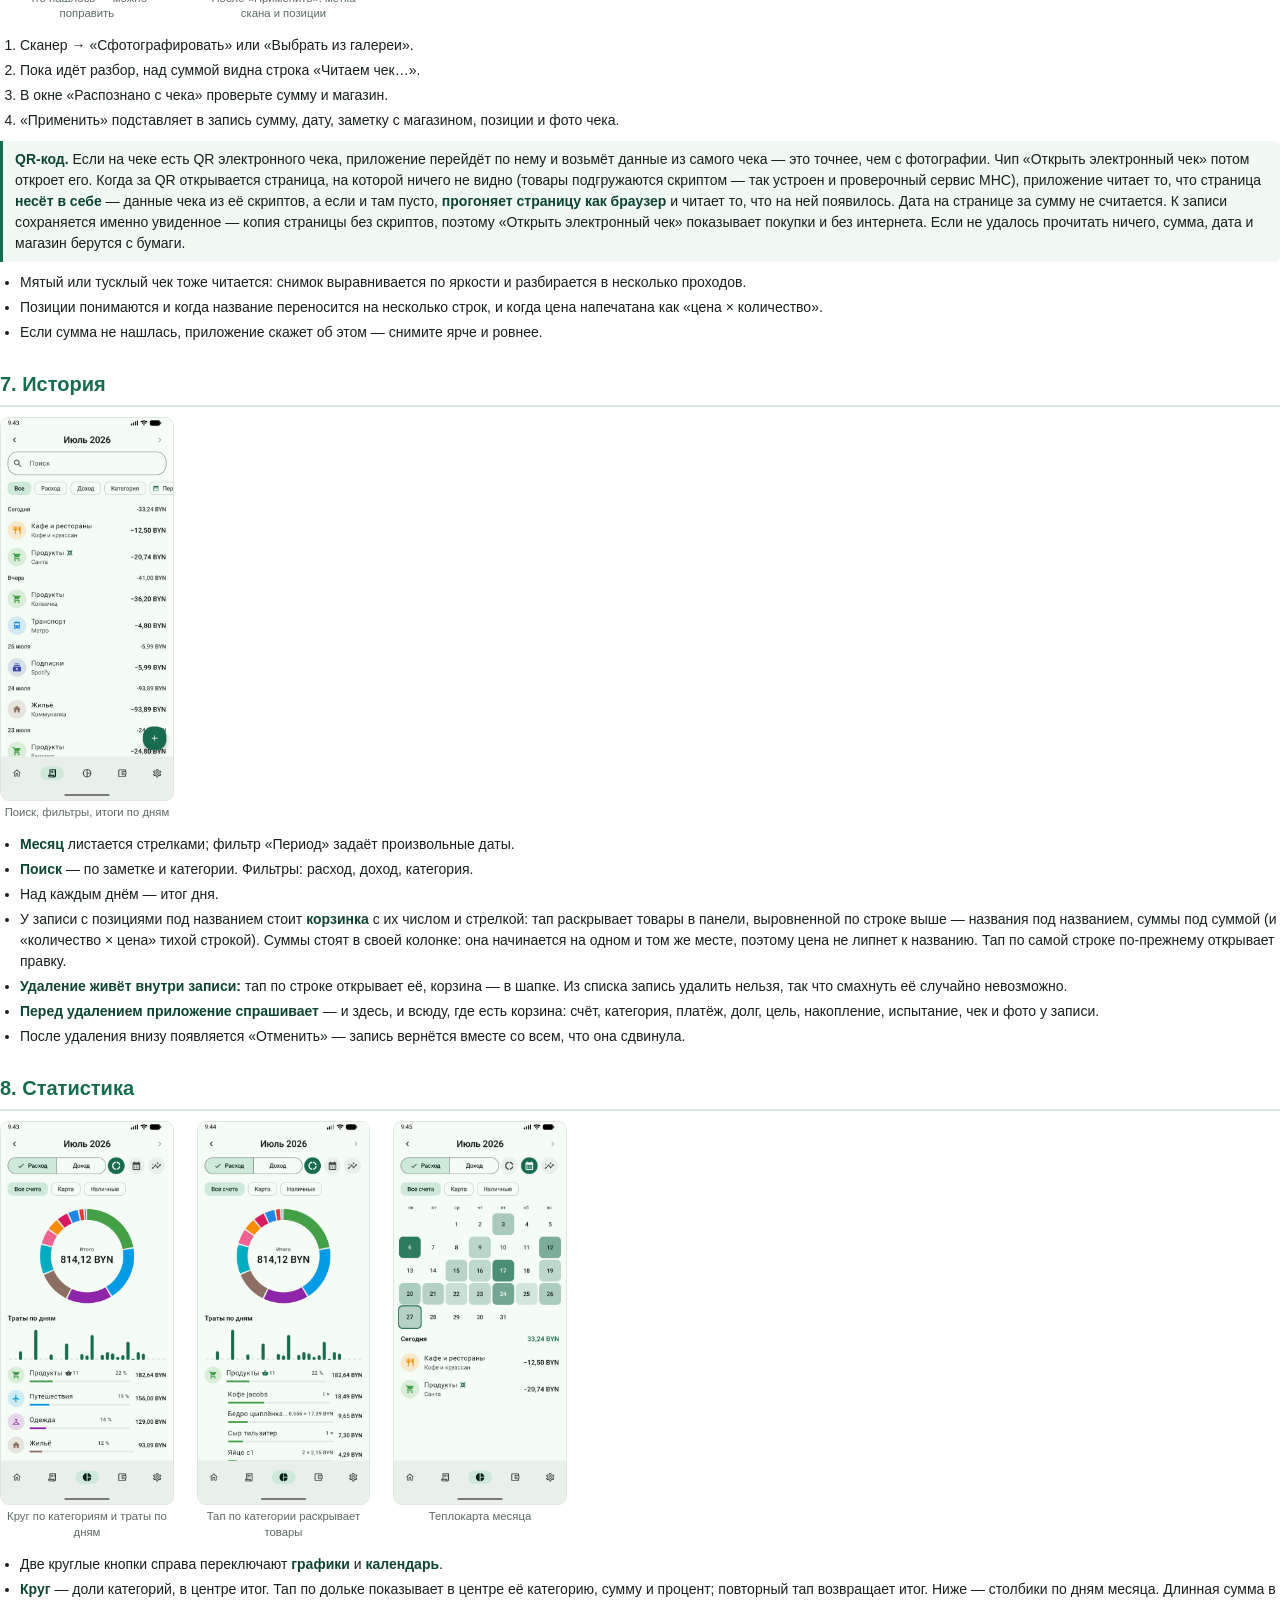
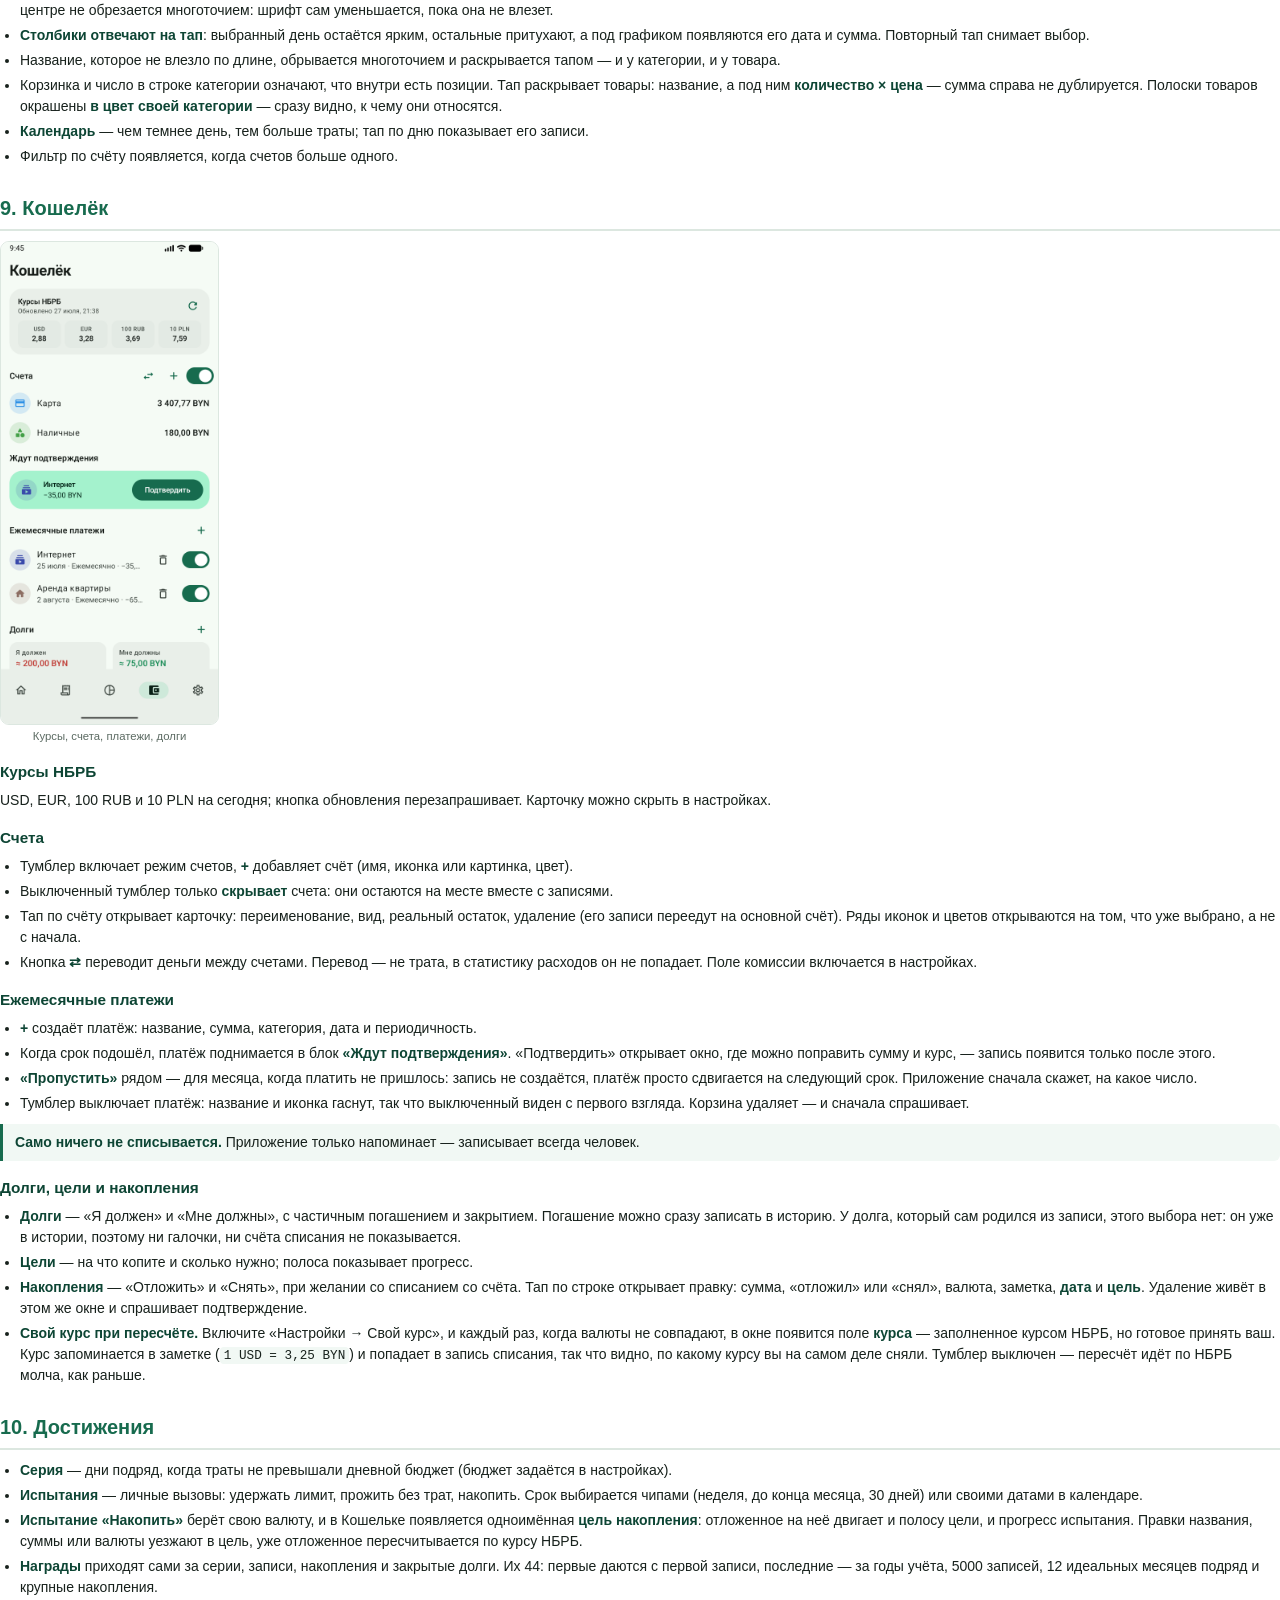
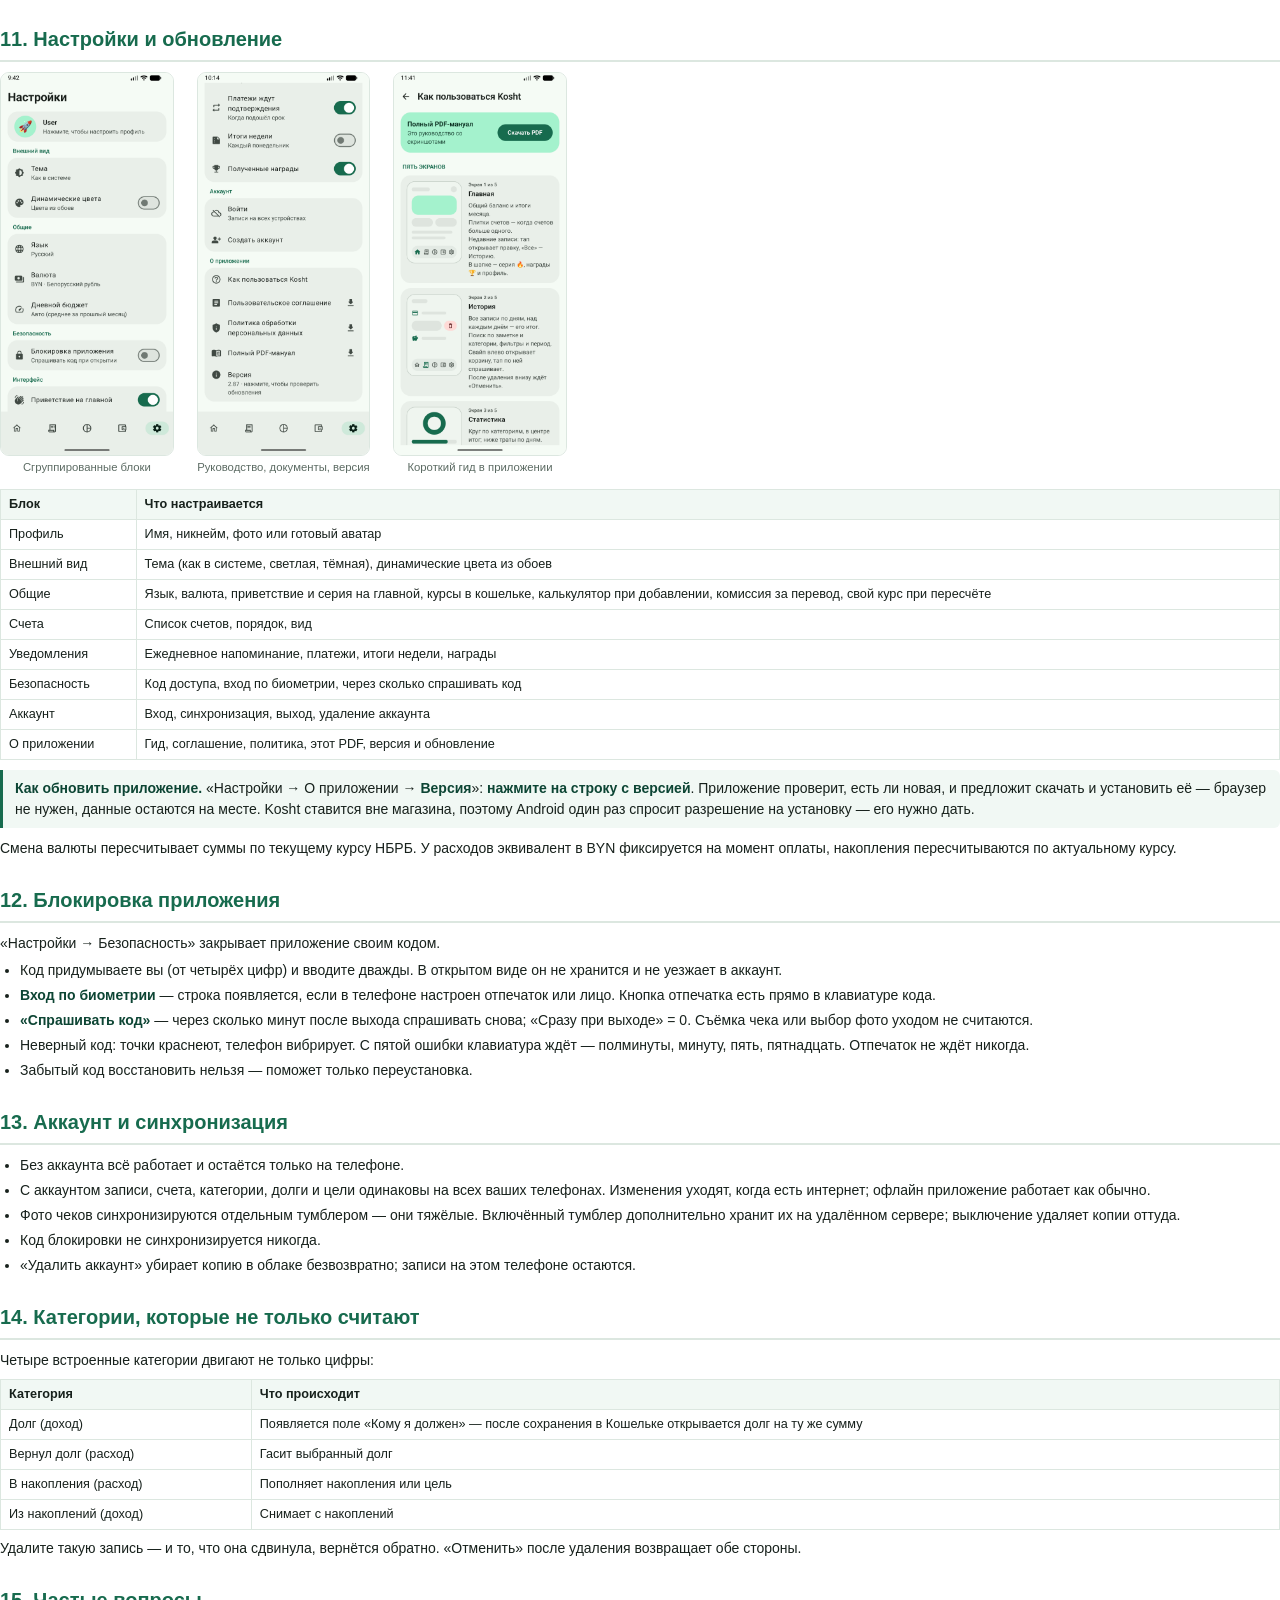
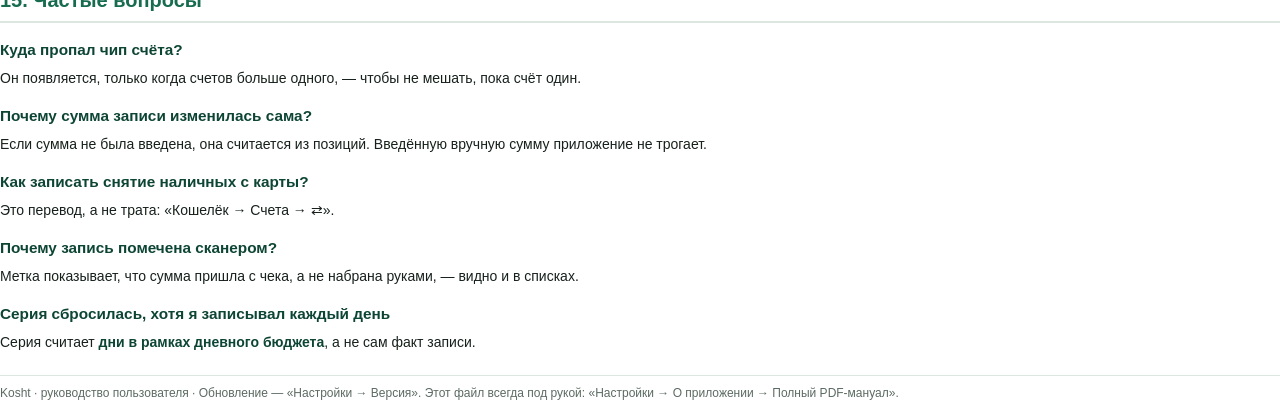
==== commit 195bf645: "Take the banner and the premium page back out - Drop the AdMob banner above the tab bar and everythi" ====
--- a/docs/manual.html
+++ b/docs/manual.html
@@ -387,7 +387,6 @@
 <tr><th>Блок</th><th>Что настраивается</th></tr>
 <tr><td>Профиль</td><td>Имя, никнейм, фото или готовый аватар</td></tr>
 <tr><td>Внешний вид</td><td>Тема (как в системе, светлая, тёмная), динамические цвета из обоев</td></tr>
-<tr><td>Kosht Premium</td><td>Что даёт подписка и как убрать баннер</td></tr>
 <tr><td>Общие</td><td>Язык, валюта, приветствие и серия на главной, курсы в кошельке, калькулятор при добавлении, комиссия за перевод, свой курс при пересчёте</td></tr>
 <tr><td>Счета</td><td>Список счетов, порядок, вид</td></tr>
 <tr><td>Уведомления</td><td>Ежедневное напоминание, платежи, итоги недели, награды</td></tr>
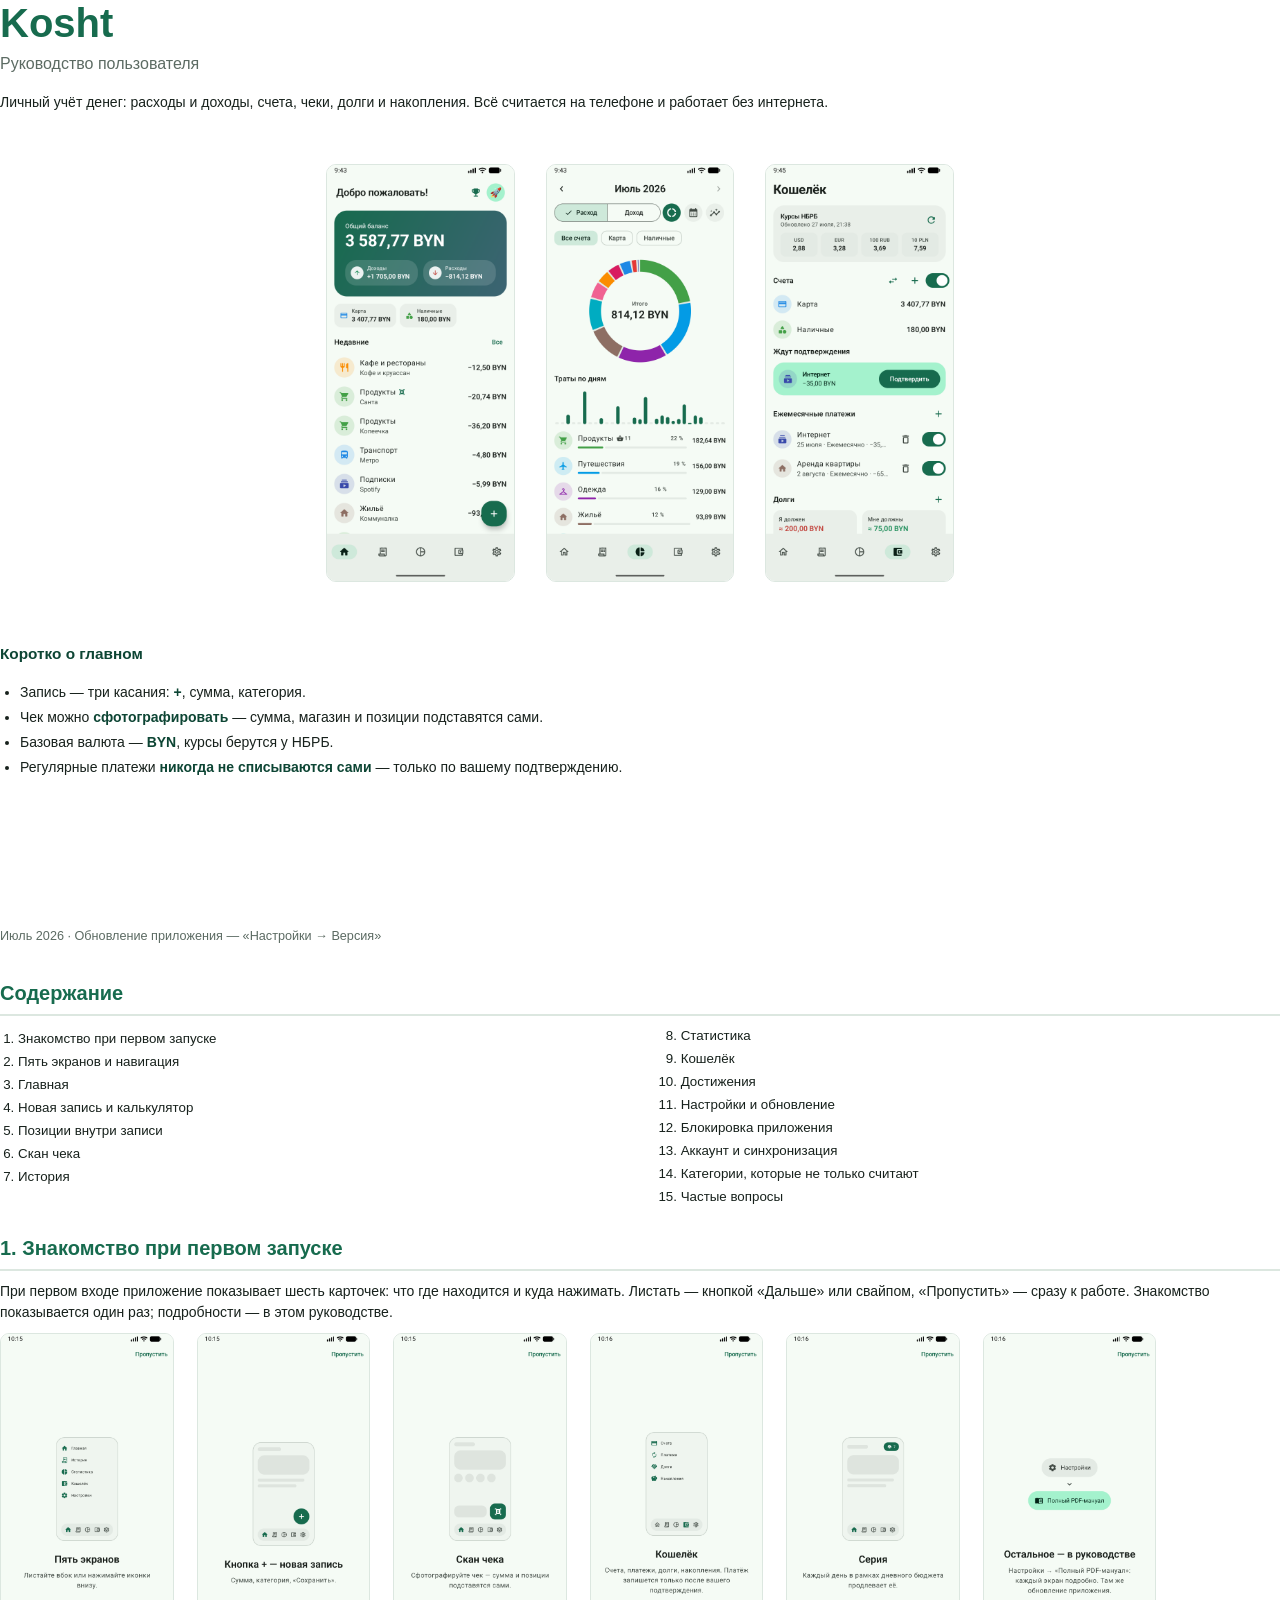
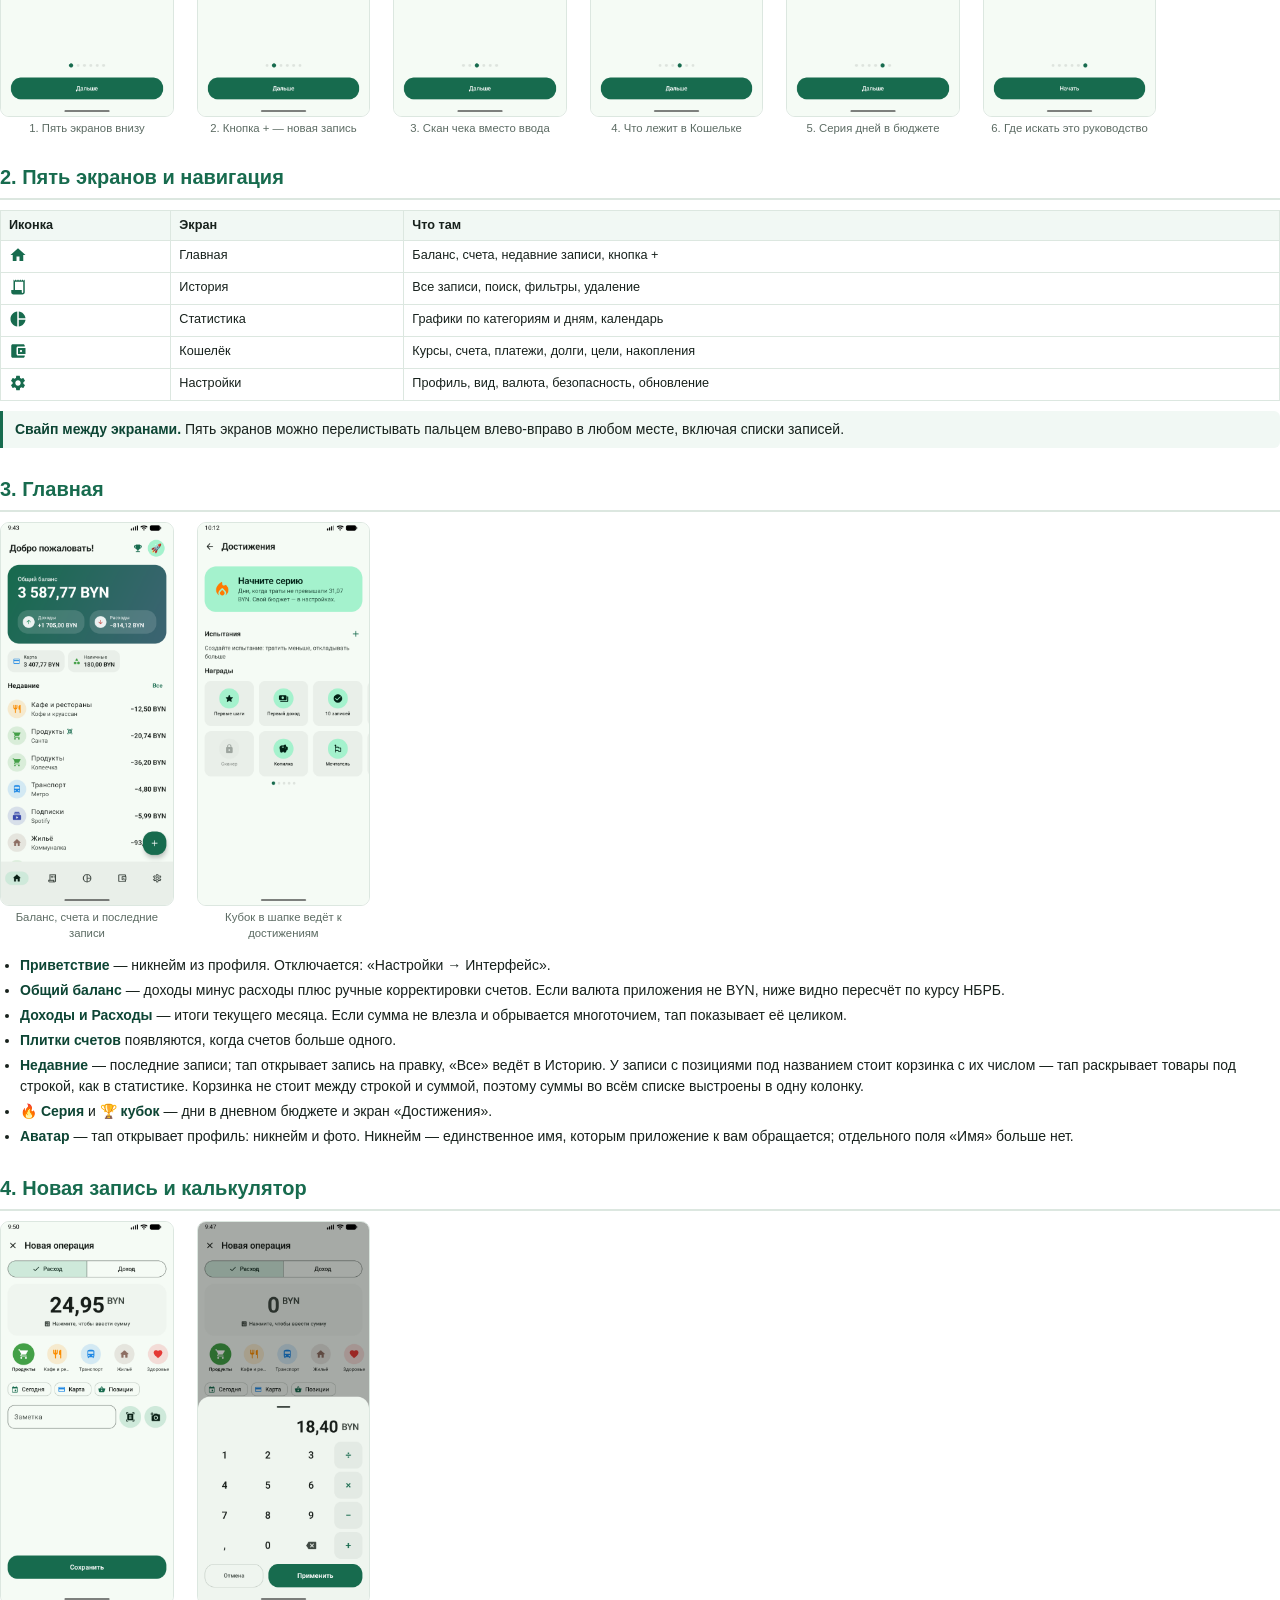
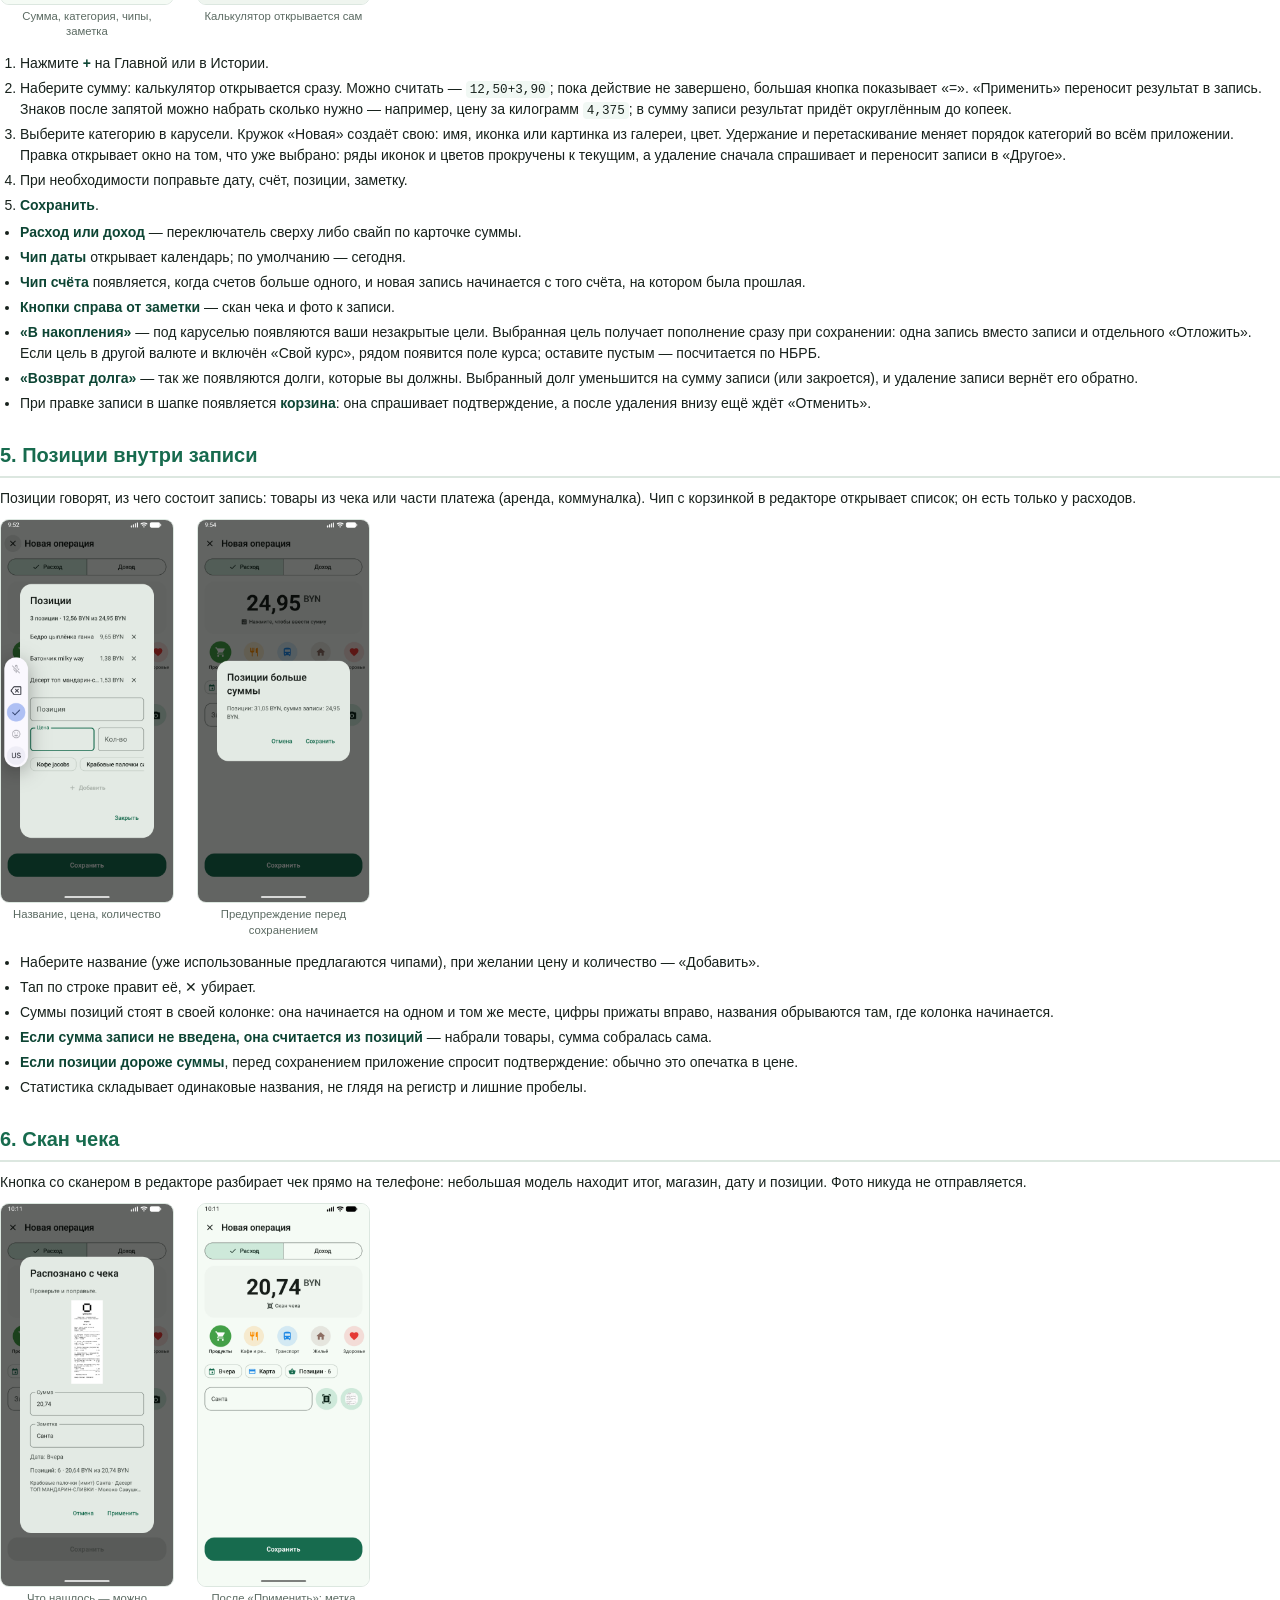
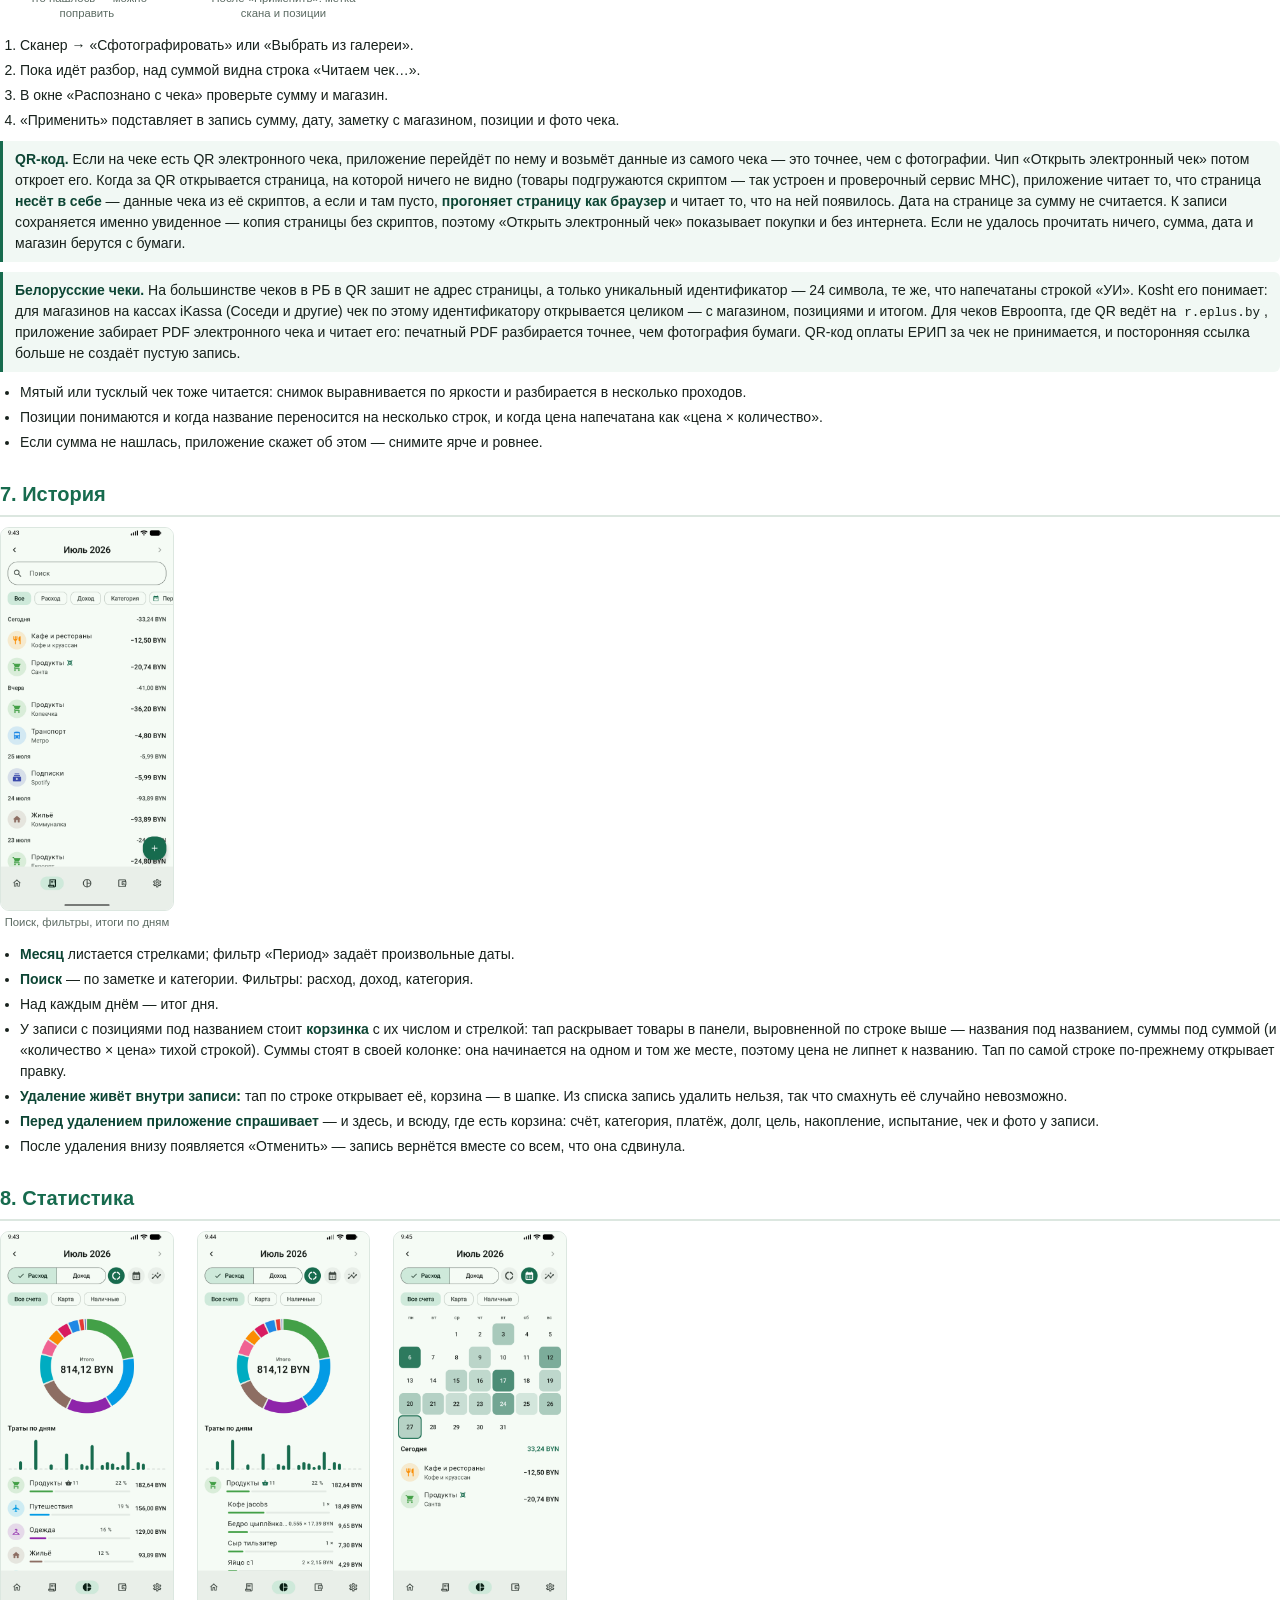
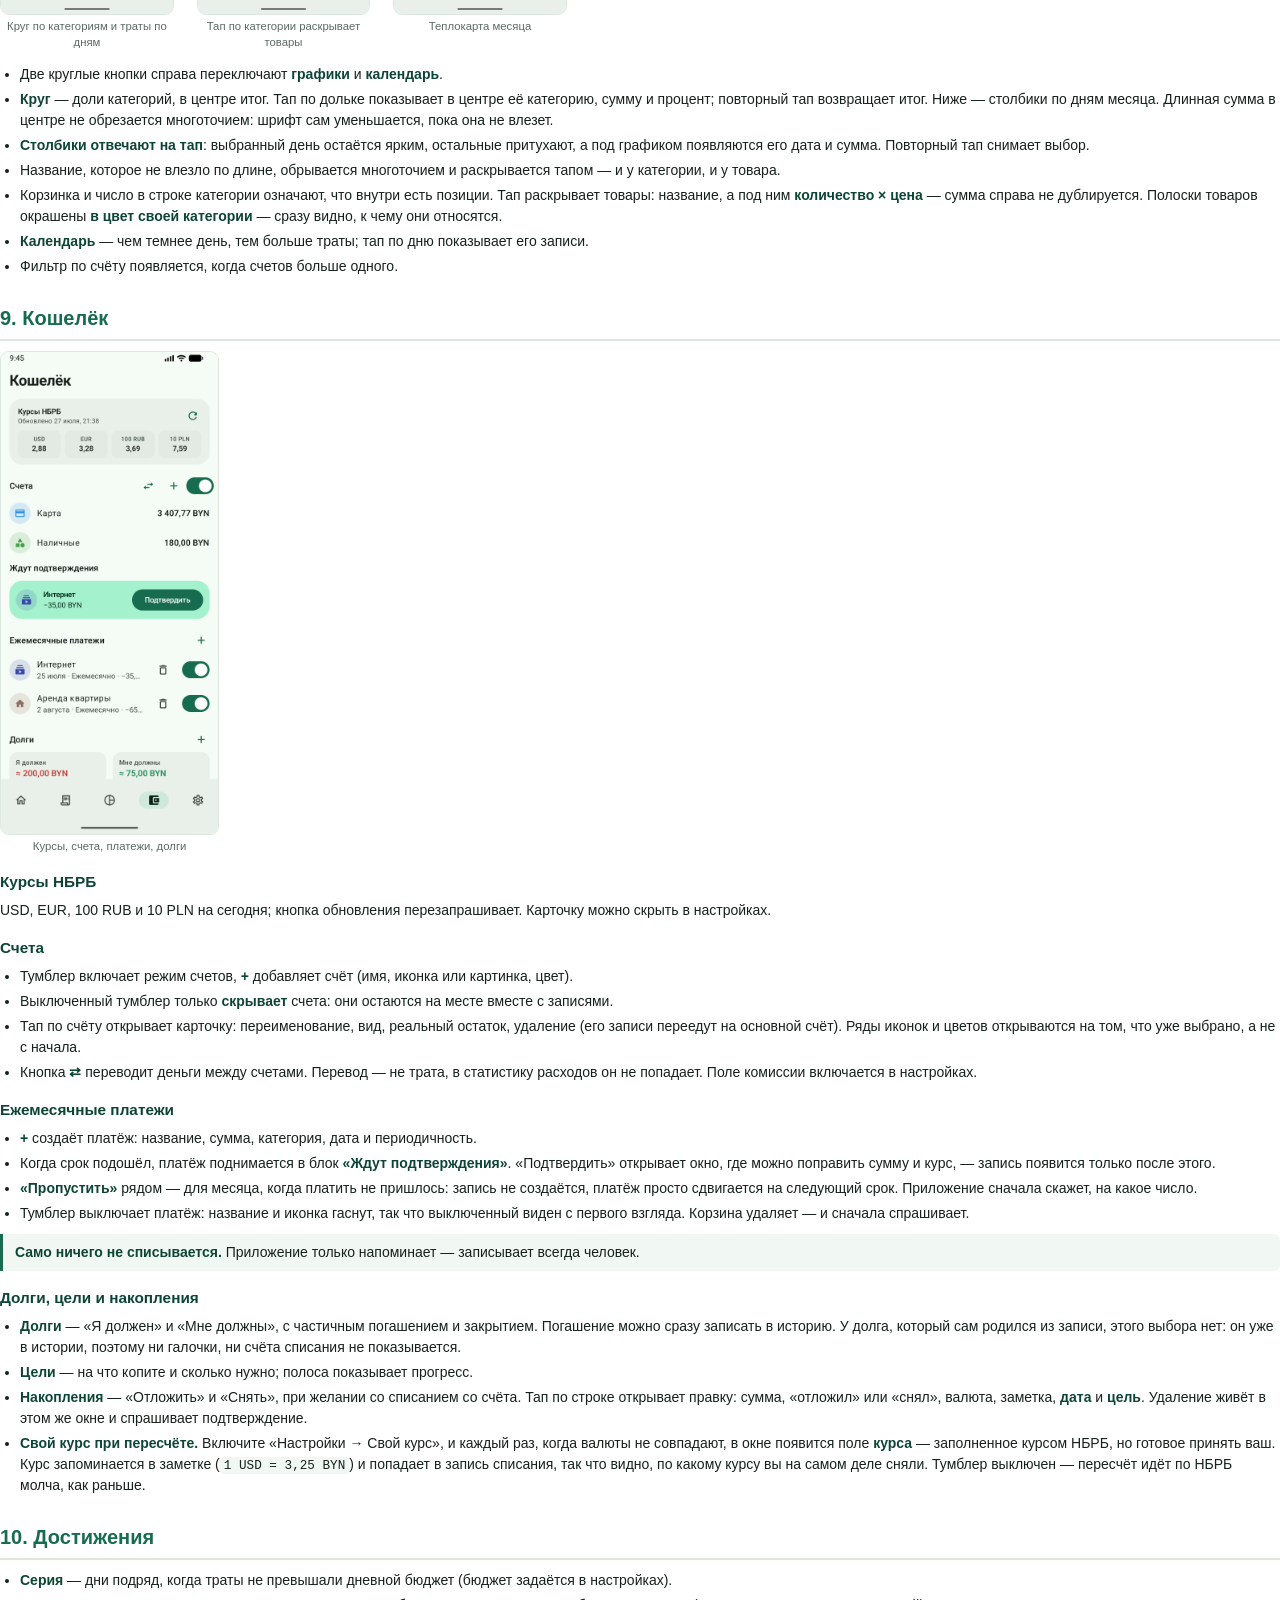
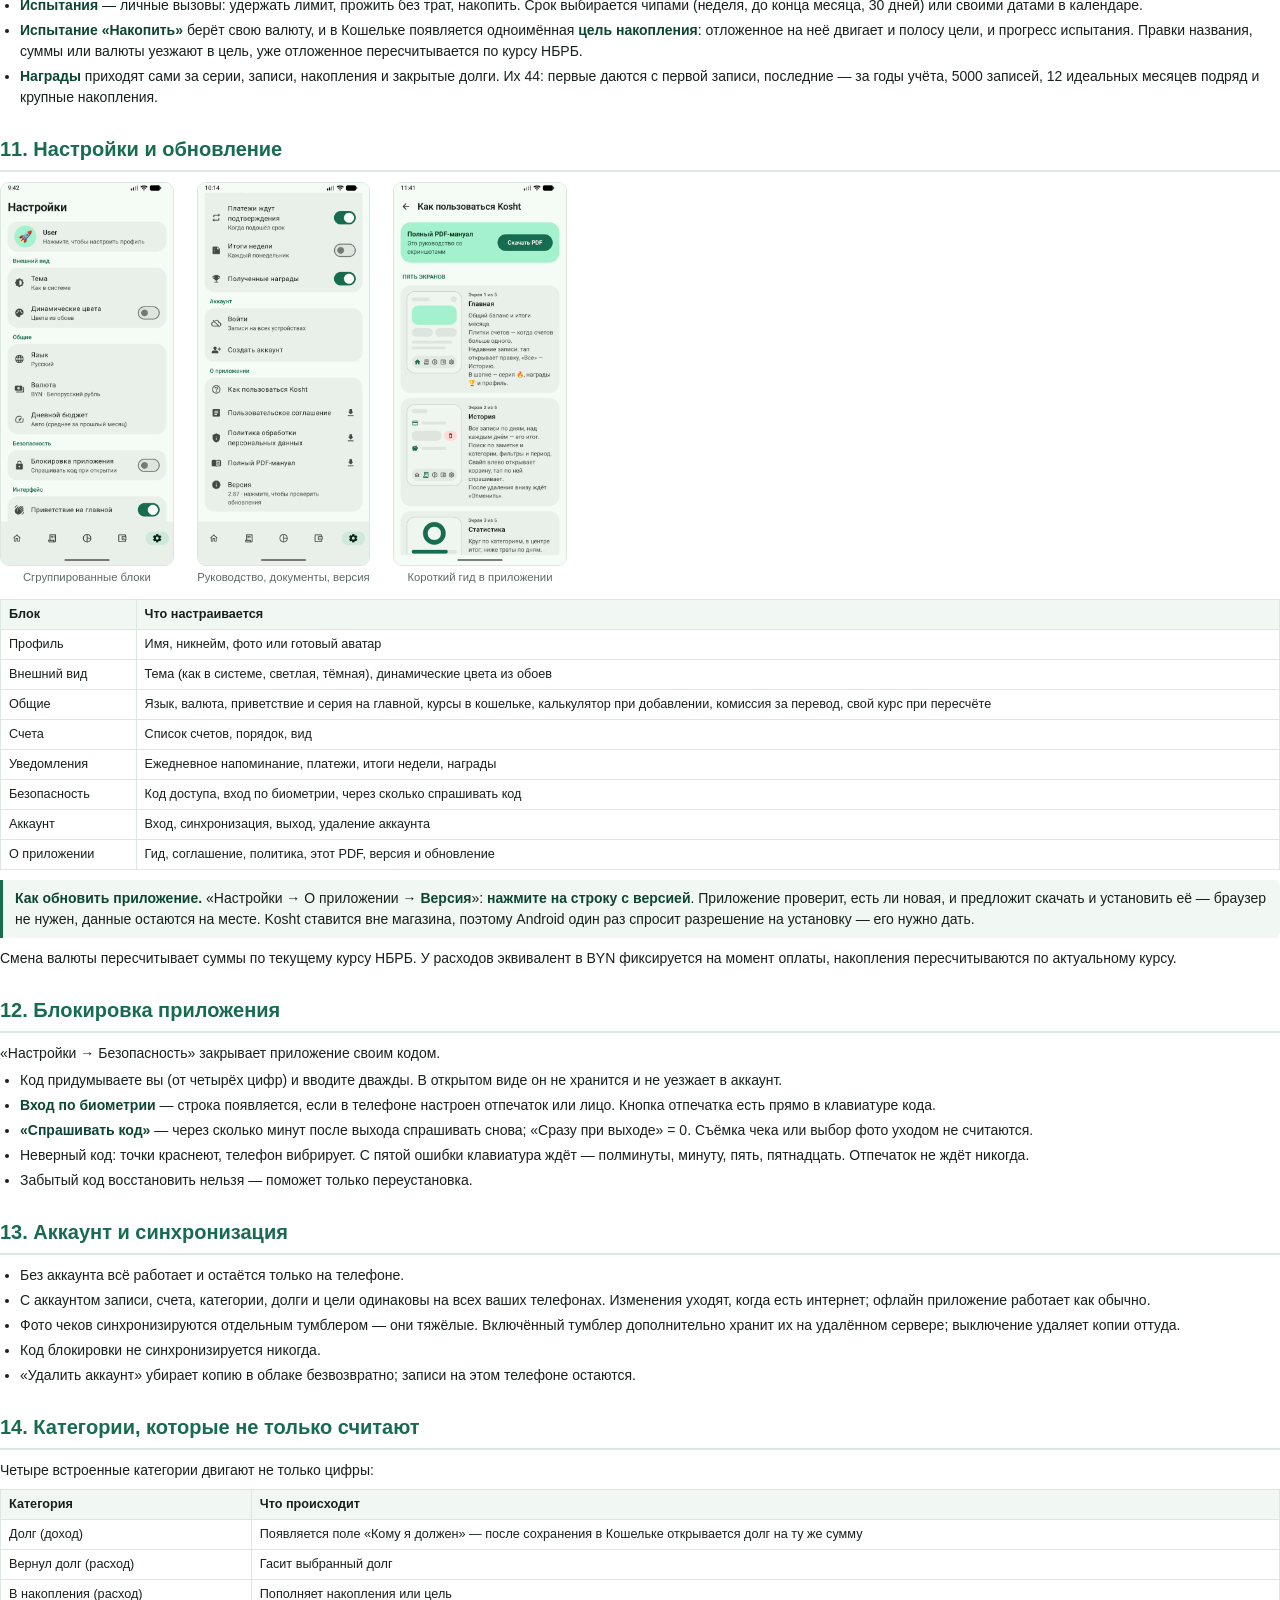
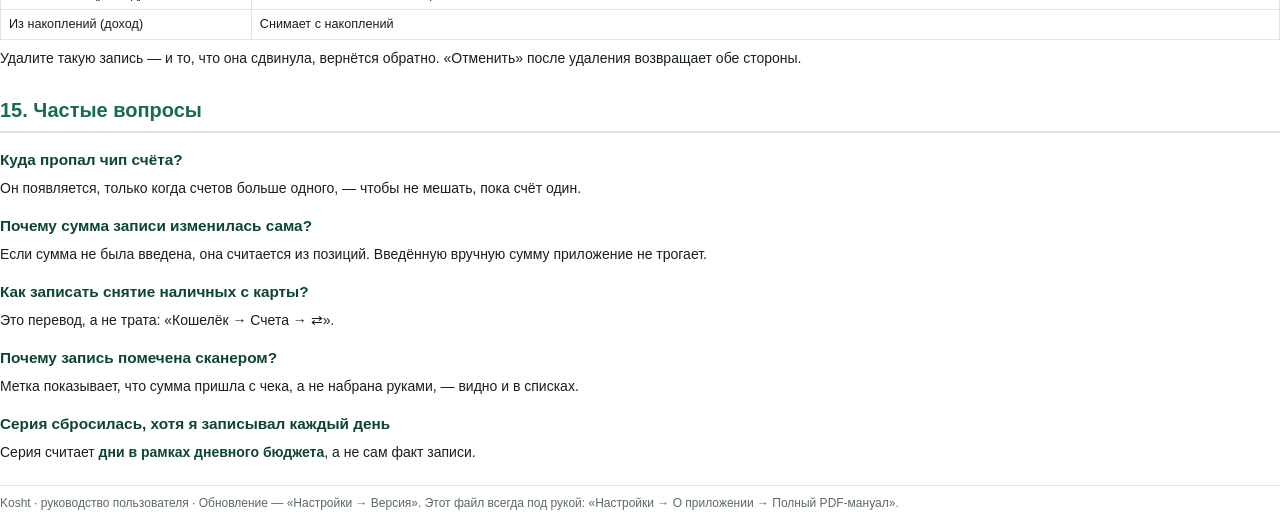
==== commit 93748b37: "Read the code Belarusian tills actually print Most receipts here put no link in the QR at all — only" ====
--- a/docs/manual.html
+++ b/docs/manual.html
@@ -271,6 +271,12 @@
 за сумму не считается. К записи сохраняется именно увиденное — копия страницы без скриптов, поэтому
 «Открыть электронный чек» показывает покупки и без интернета. Если не удалось прочитать ничего, сумма,
 дата и магазин берутся с бумаги.</div>
+<div class="note"><b>Белорусские чеки.</b> На большинстве чеков в РБ в QR зашит не адрес страницы,
+а только уникальный идентификатор — 24 символа, те же, что напечатаны строкой «УИ». Kosht его понимает:
+для магазинов на кассах iKassa (Соседи и другие) чек по этому идентификатору открывается целиком —
+с магазином, позициями и итогом. Для чеков Евроопта, где QR ведёт на <code>r.eplus.by</code>, приложение
+забирает PDF электронного чека и читает его: печатный PDF разбирается точнее, чем фотография бумаги.
+QR-код оплаты ЕРИП за чек не принимается, и посторонняя ссылка больше не создаёт пустую запись.</div>
 <ul>
   <li>Мятый или тусклый чек тоже читается: снимок выравнивается по яркости и разбирается в несколько проходов.</li>
   <li>Позиции понимаются и когда название переносится на несколько строк, и когда цена напечатана
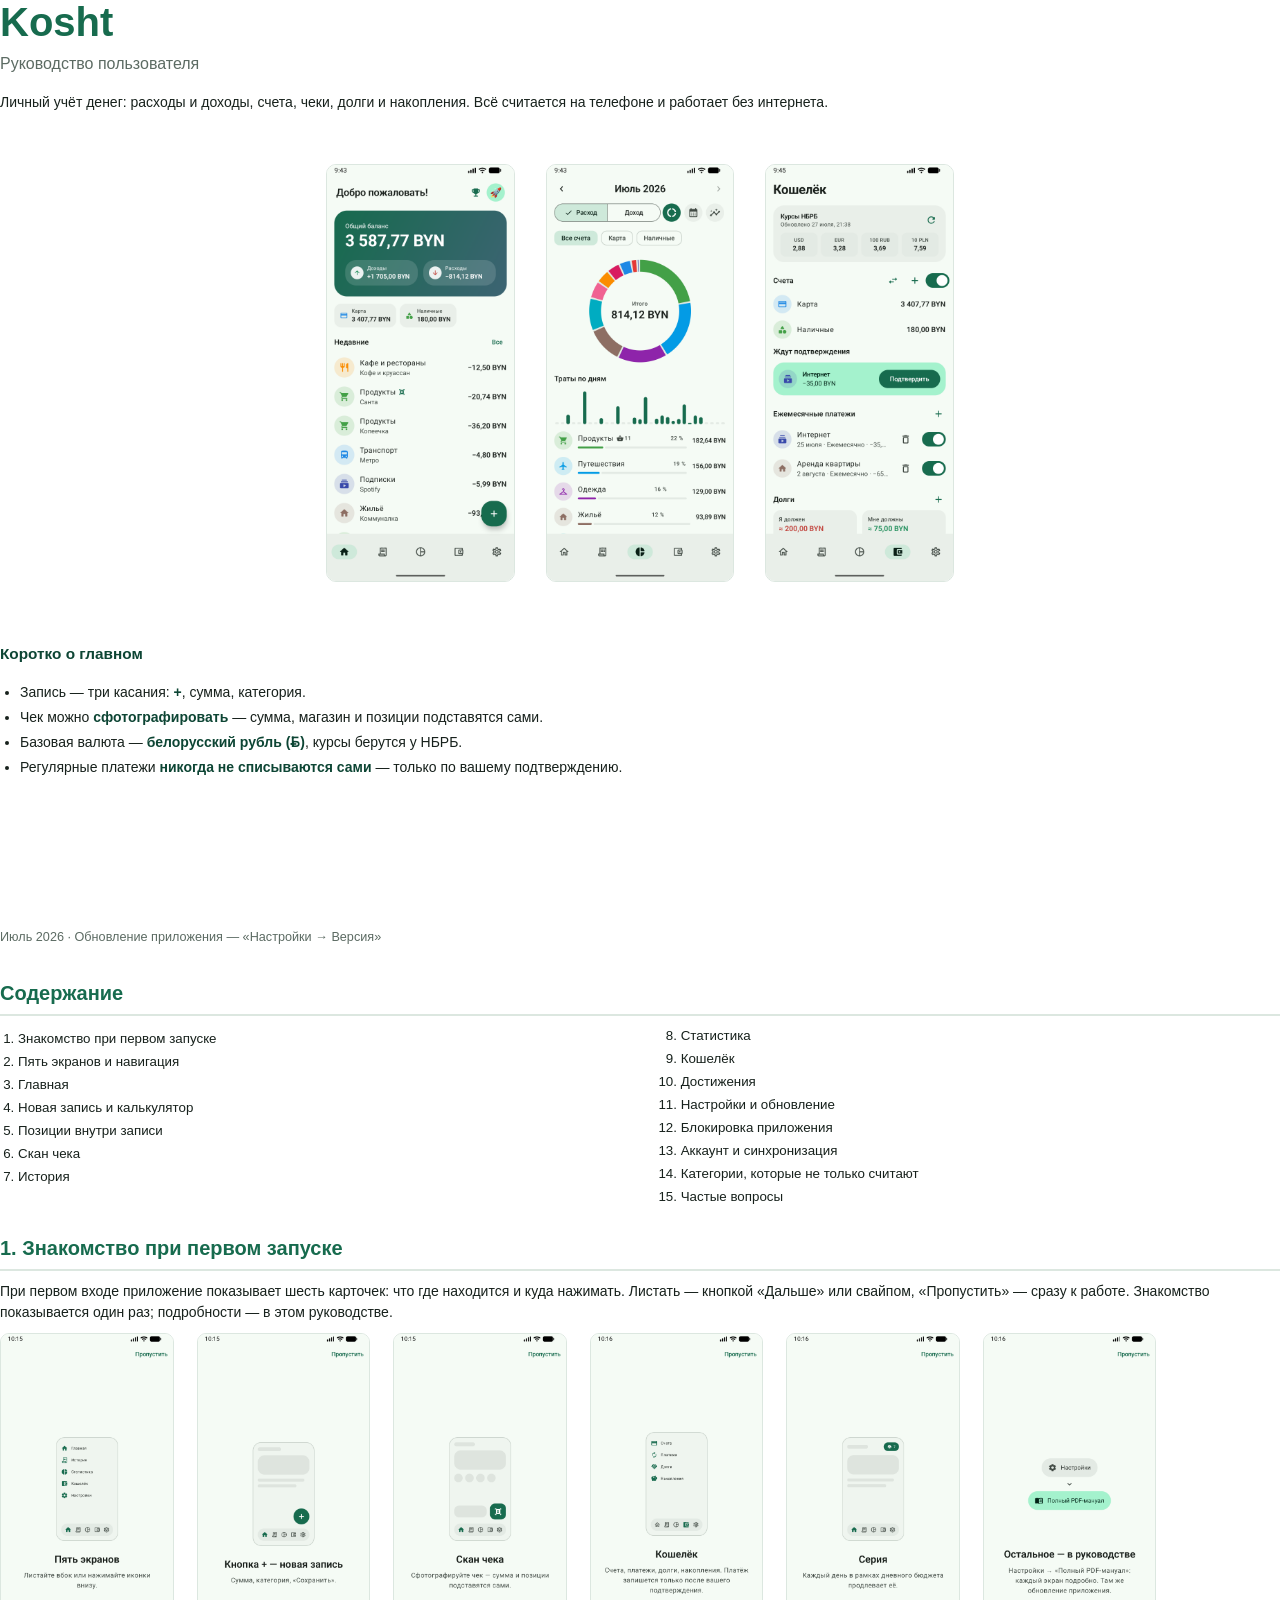
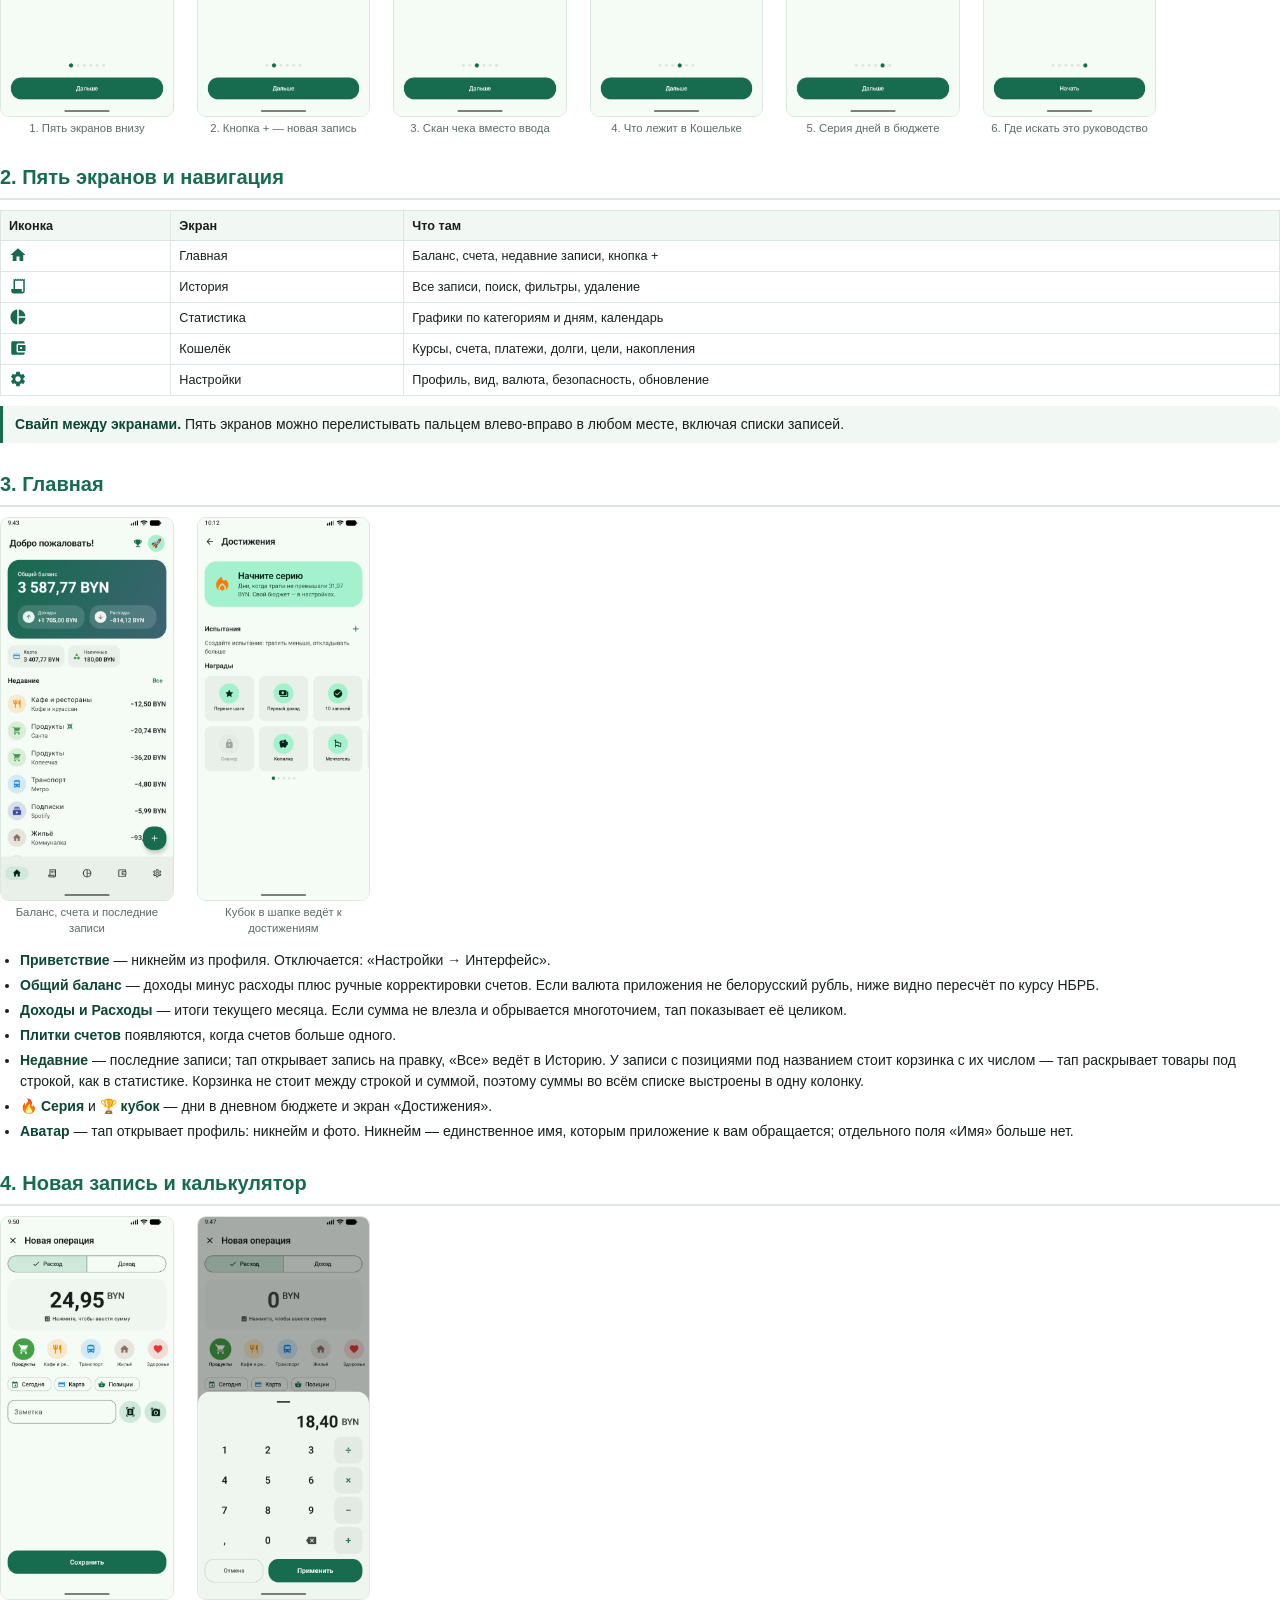
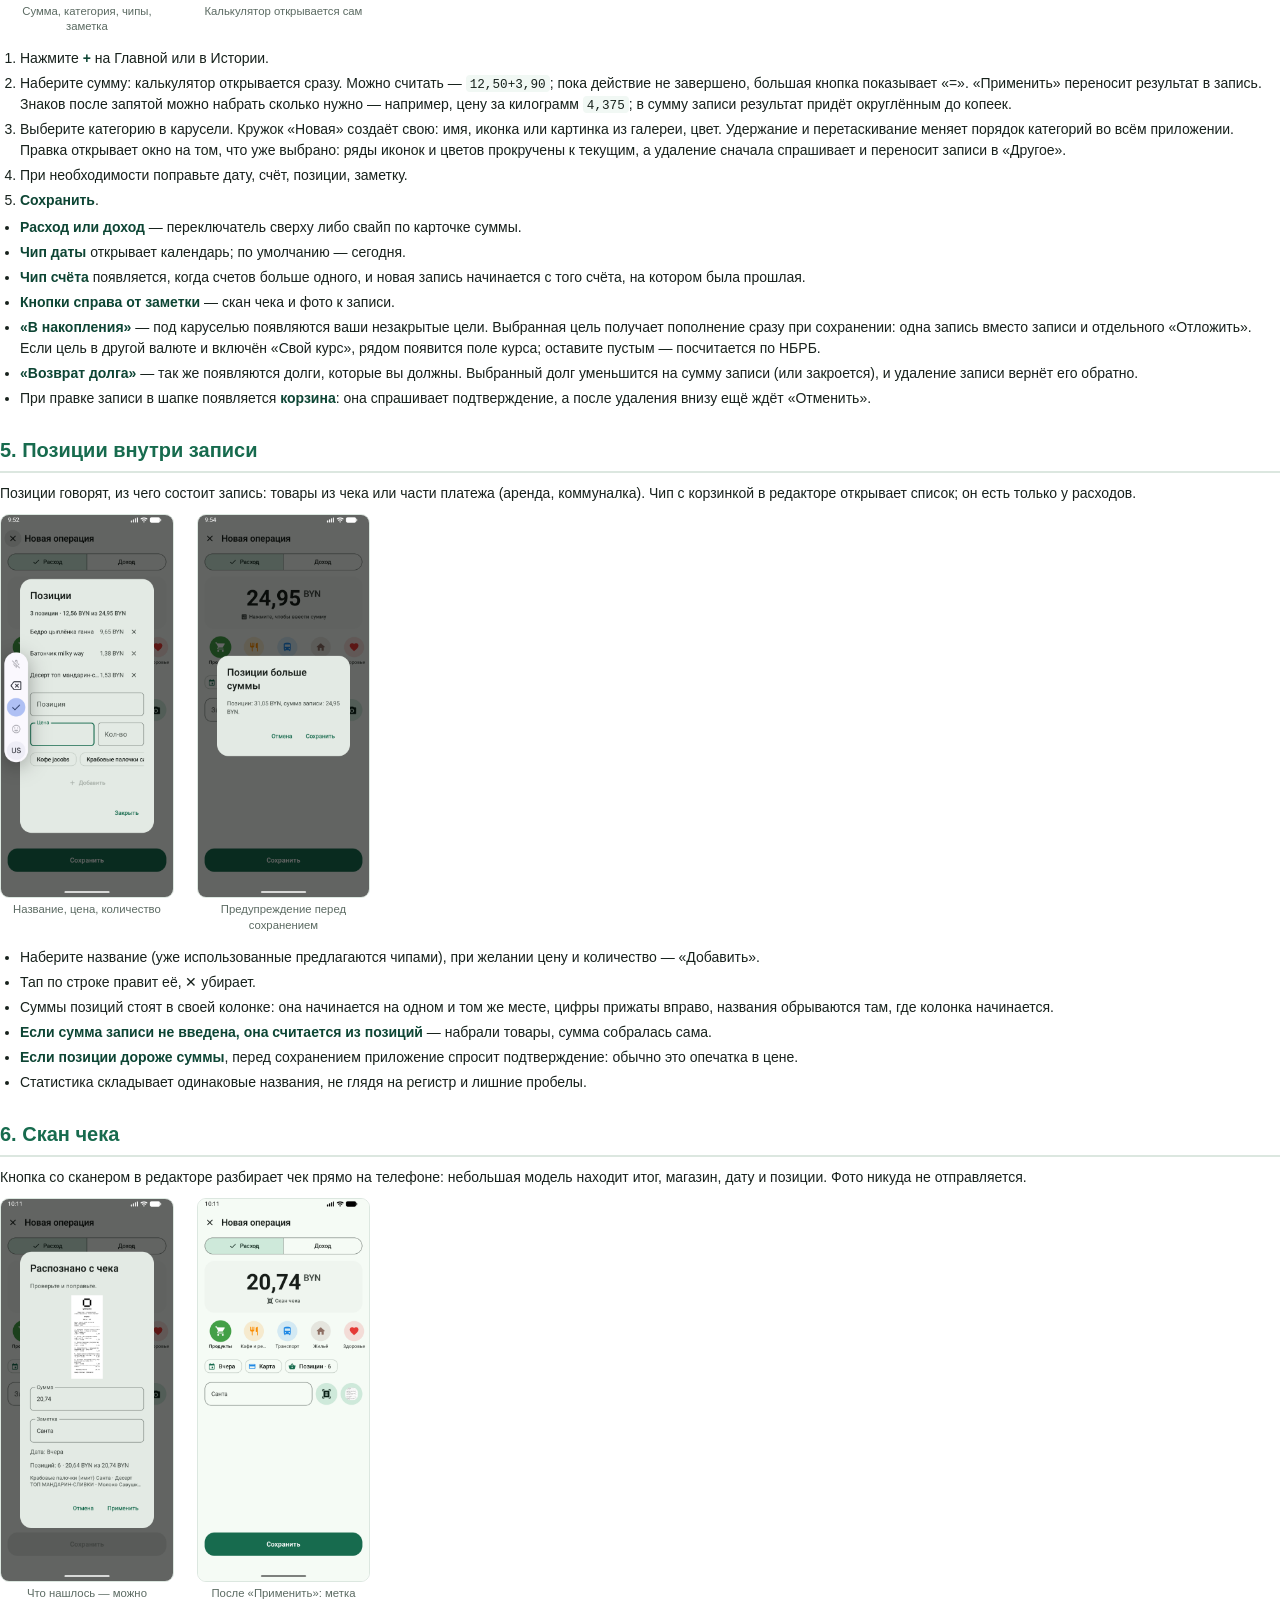
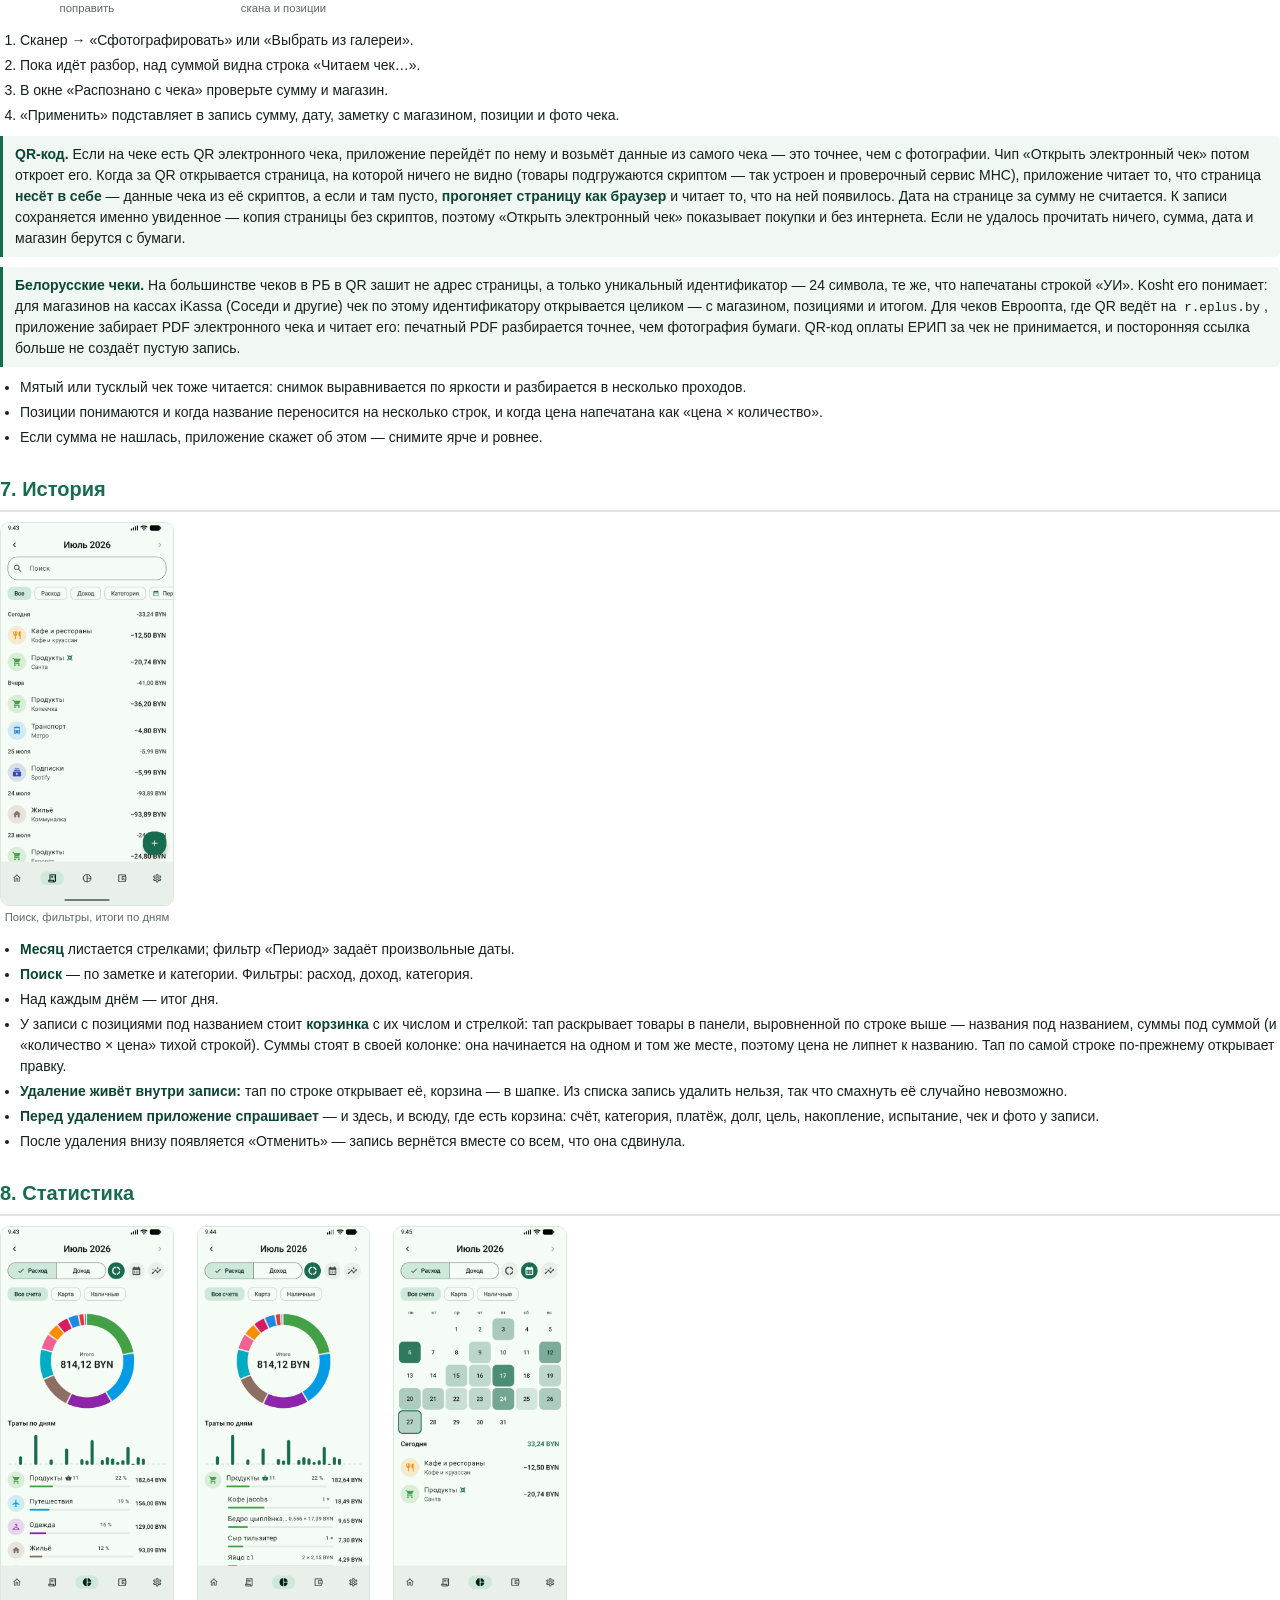
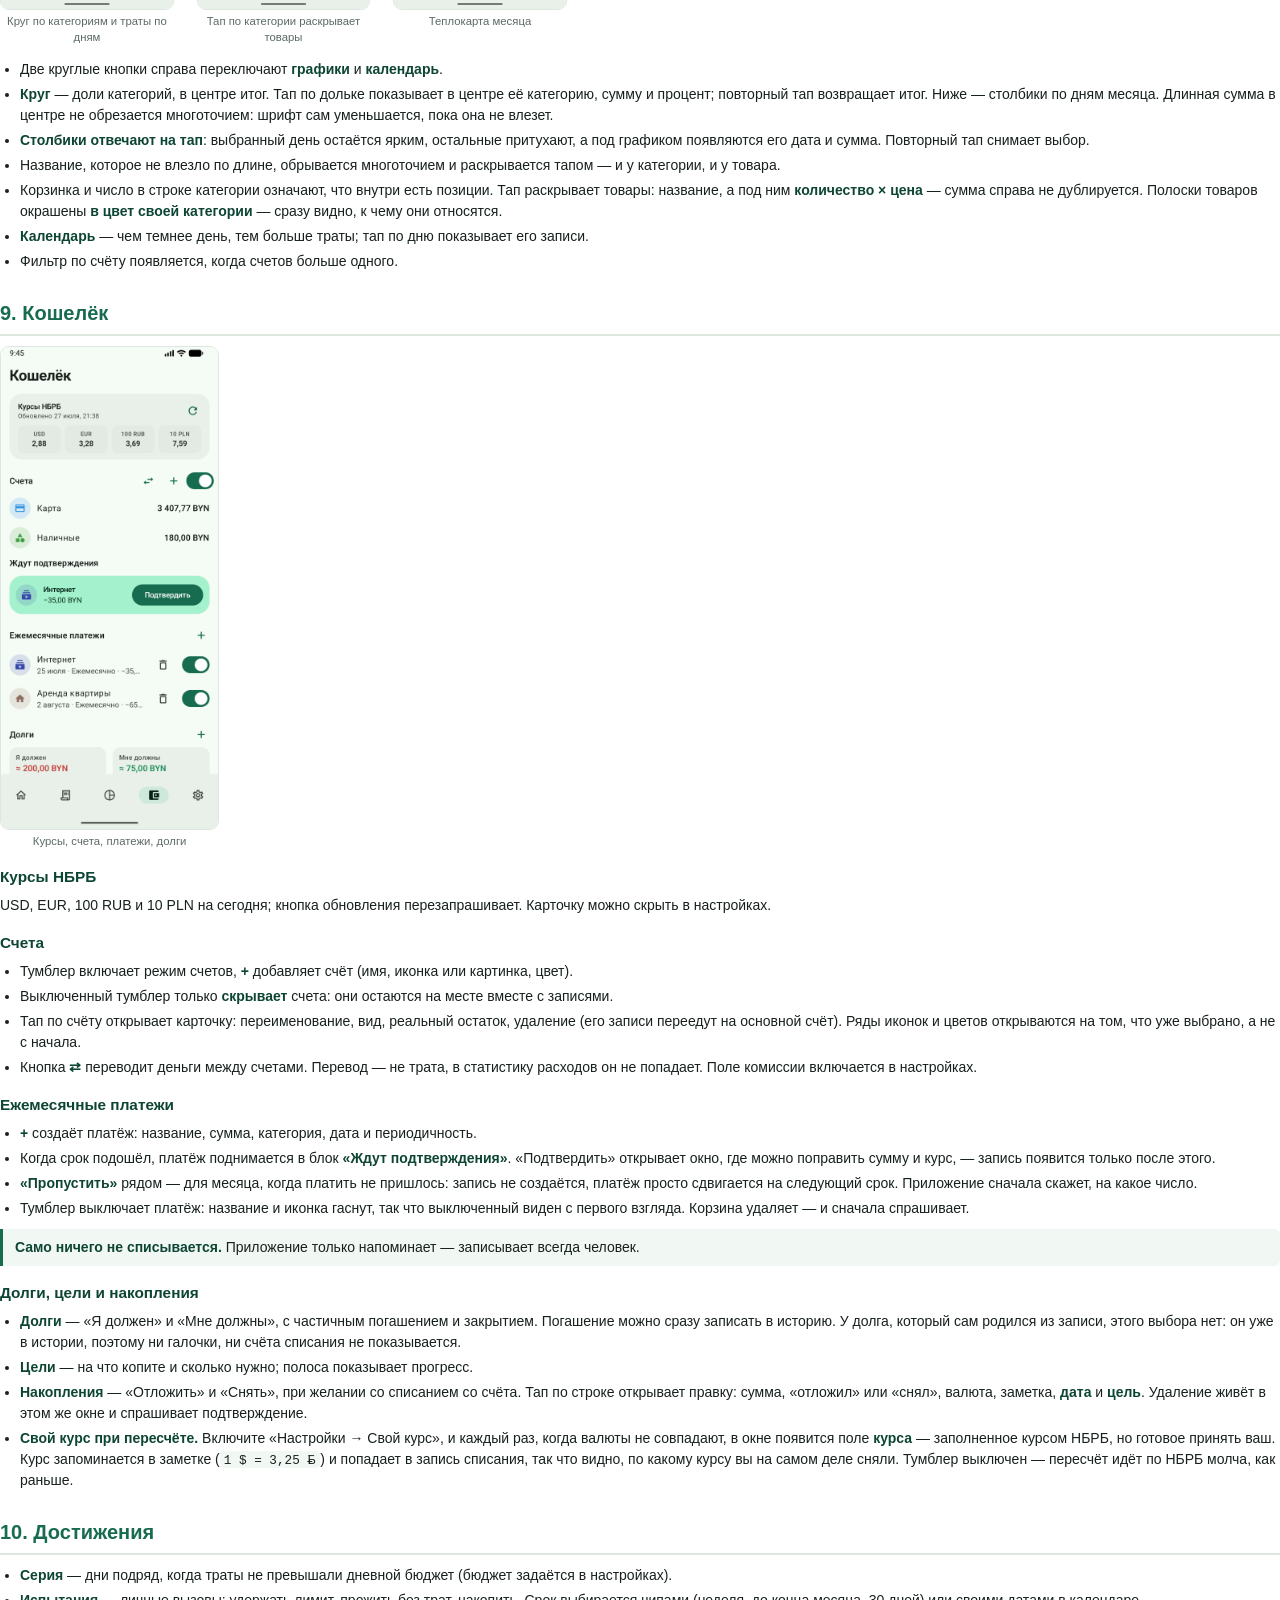
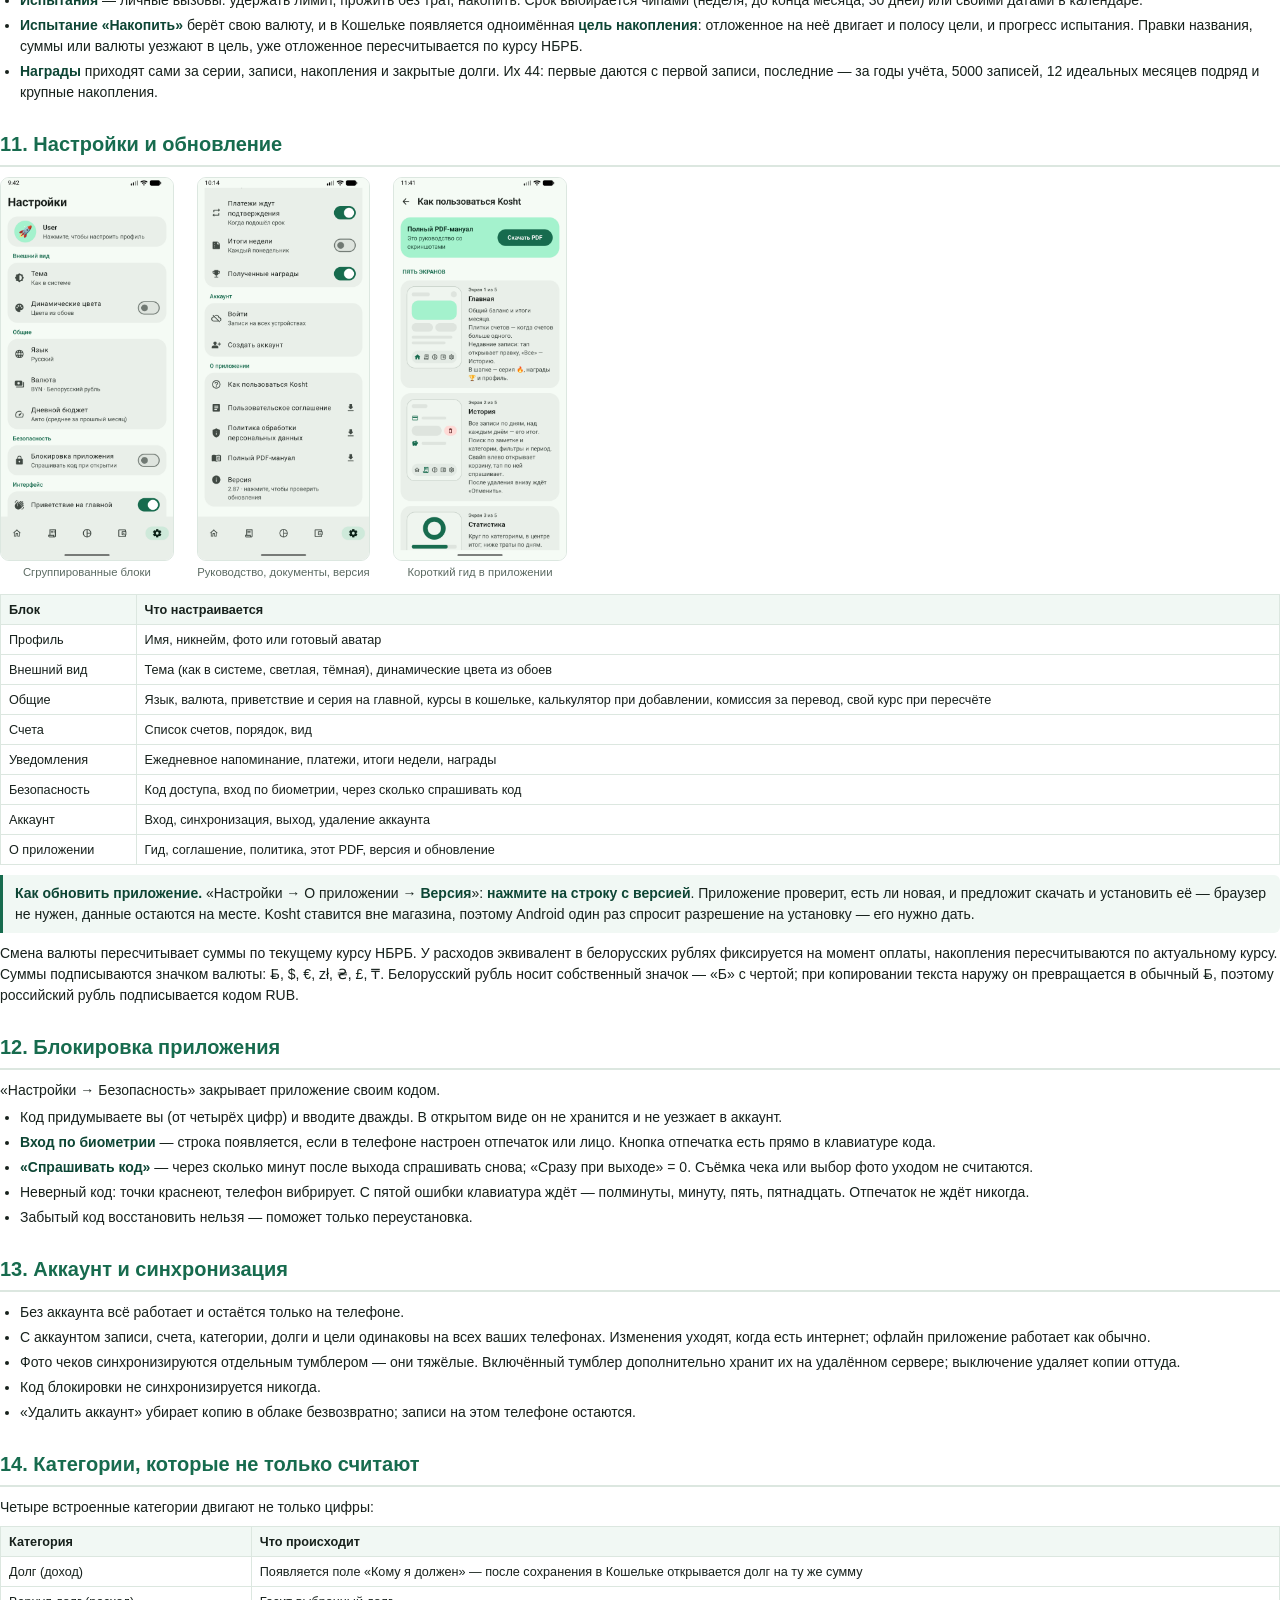
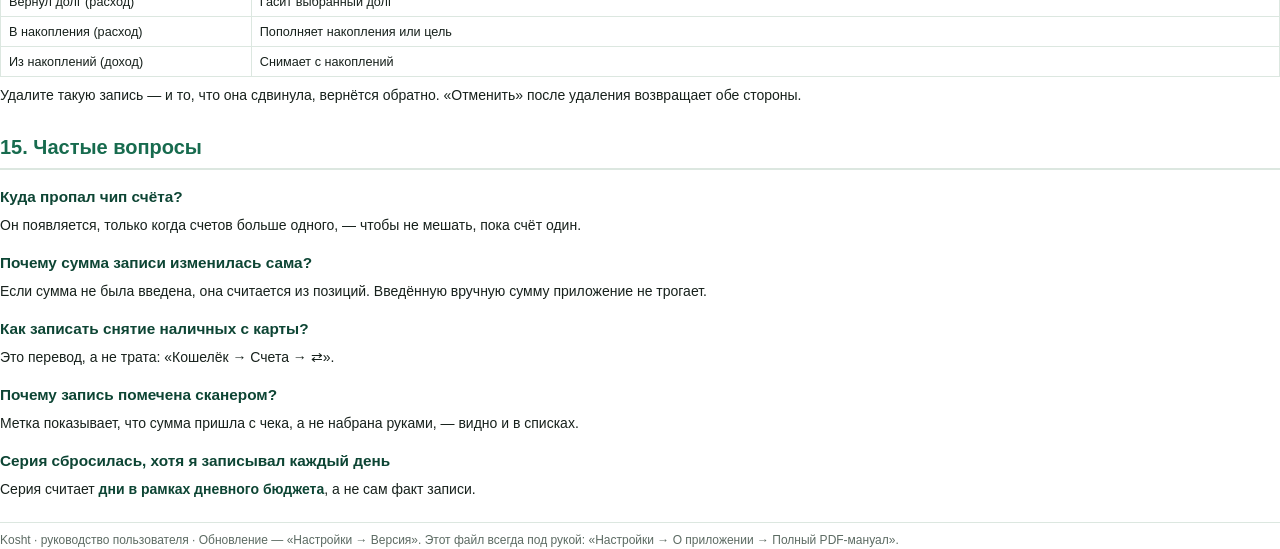
==== commit fe49b4c9: "Give every amount a currency sign, the Belarusian ruble its own - Money.symbol maps the supported cu" ====
--- a/docs/manual.html
+++ b/docs/manual.html
@@ -16,8 +16,13 @@
 
   * { box-sizing: border-box; }
 
+  @font-face {
+    font-family: 'Kosht Rubel';
+    src: url('rubel.ttf');
+  }
+
   body {
-    font-family: 'Segoe UI', Roboto, sans-serif;
+    font-family: 'Kosht Rubel', 'Segoe UI', Roboto, sans-serif;
     color: var(--ink);
     font-size: 10.5pt;
     line-height: 1.5;
@@ -39,7 +44,7 @@
   li { margin: 4px 0; }
   b { color: #0d4534; }
   code {
-    font-family: Consolas, monospace;
+    font-family: 'Kosht Rubel', Consolas, monospace;
     background: var(--soft);
     padding: 1px 4px;
     border-radius: 4px;
@@ -122,7 +127,7 @@
   <ul>
     <li>Запись — три касания: <b>+</b>, сумма, категория.</li>
     <li>Чек можно <b>сфотографировать</b> — сумма, магазин и позиции подставятся сами.</li>
-    <li>Базовая валюта — <b>BYN</b>, курсы берутся у НБРБ.</li>
+    <li>Базовая валюта — <b>белорусский рубль (₽)</b>, курсы берутся у НБРБ.</li>
     <li>Регулярные платежи <b>никогда не списываются сами</b> — только по вашему подтверждению.</li>
   </ul>
 
@@ -185,7 +190,7 @@
 <ul>
   <li><b>Приветствие</b> — никнейм из профиля. Отключается: «Настройки → Интерфейс».</li>
   <li><b>Общий баланс</b> — доходы минус расходы плюс ручные корректировки счетов.
-      Если валюта приложения не BYN, ниже видно пересчёт по курсу НБРБ.</li>
+      Если валюта приложения не белорусский рубль, ниже видно пересчёт по курсу НБРБ.</li>
   <li><b>Доходы и Расходы</b> — итоги текущего месяца. Если сумма не влезла и обрывается
       многоточием, тап показывает её целиком.</li>
   <li><b>Плитки счетов</b> появляются, когда счетов больше одного.</li>
@@ -365,7 +370,7 @@
       <b>дата</b> и <b>цель</b>. Удаление живёт в этом же окне и спрашивает подтверждение.</li>
   <li><b>Свой курс при пересчёте.</b> Включите «Настройки → Свой курс», и каждый раз, когда
       валюты не совпадают, в окне появится поле <b>курса</b> — заполненное курсом НБРБ, но
-      готовое принять ваш. Курс запоминается в заметке (<code>1 USD = 3,25 BYN</code>) и
+      готовое принять ваш. Курс запоминается в заметке (<code>1 $ = 3,25 ₽</code>) и
       попадает в запись списания, так что видно, по какому курсу вы на самом деле сняли.
       Тумблер выключен — пересчёт идёт по НБРБ молча, как раньше.</li>
 </ul>
@@ -406,8 +411,11 @@
 браузер не нужен, данные остаются на месте. Kosht ставится вне магазина, поэтому Android один раз
 спросит разрешение на установку — его нужно дать.</div>
 
-<p>Смена валюты пересчитывает суммы по текущему курсу НБРБ. У расходов эквивалент в BYN фиксируется
-   на момент оплаты, накопления пересчитываются по актуальному курсу.</p>
+<p>Смена валюты пересчитывает суммы по текущему курсу НБРБ. У расходов эквивалент в белорусских рублях
+   фиксируется на момент оплаты, накопления пересчитываются по актуальному курсу. Суммы подписываются
+   значком валюты: ₽, $, €, zł, ₴, £, ₸. Белорусский рубль носит собственный значок — «Б» с чертой;
+   при копировании текста наружу он превращается в обычный ₽, поэтому российский рубль
+   подписывается кодом RUB.</p>
 
 <h2>12. Блокировка приложения</h2>
 <p>«Настройки → Безопасность» закрывает приложение своим кодом.</p>
